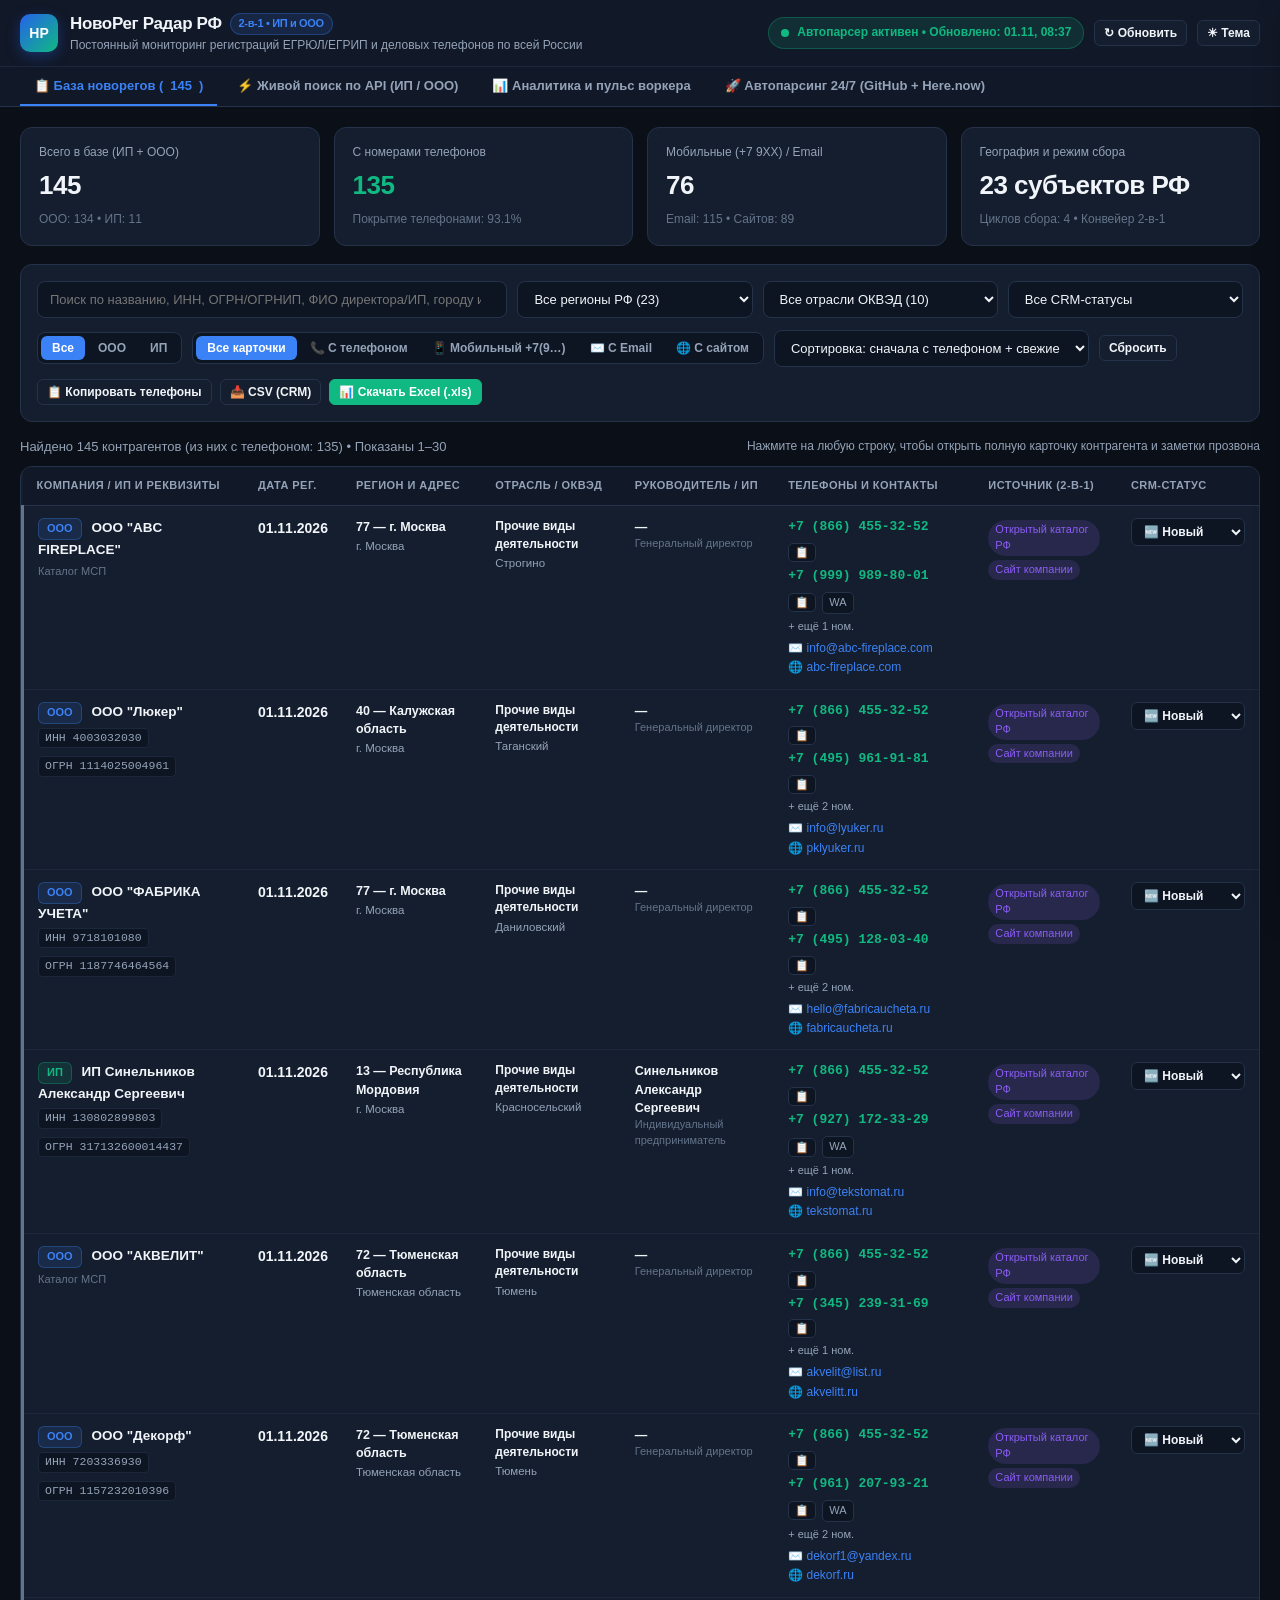
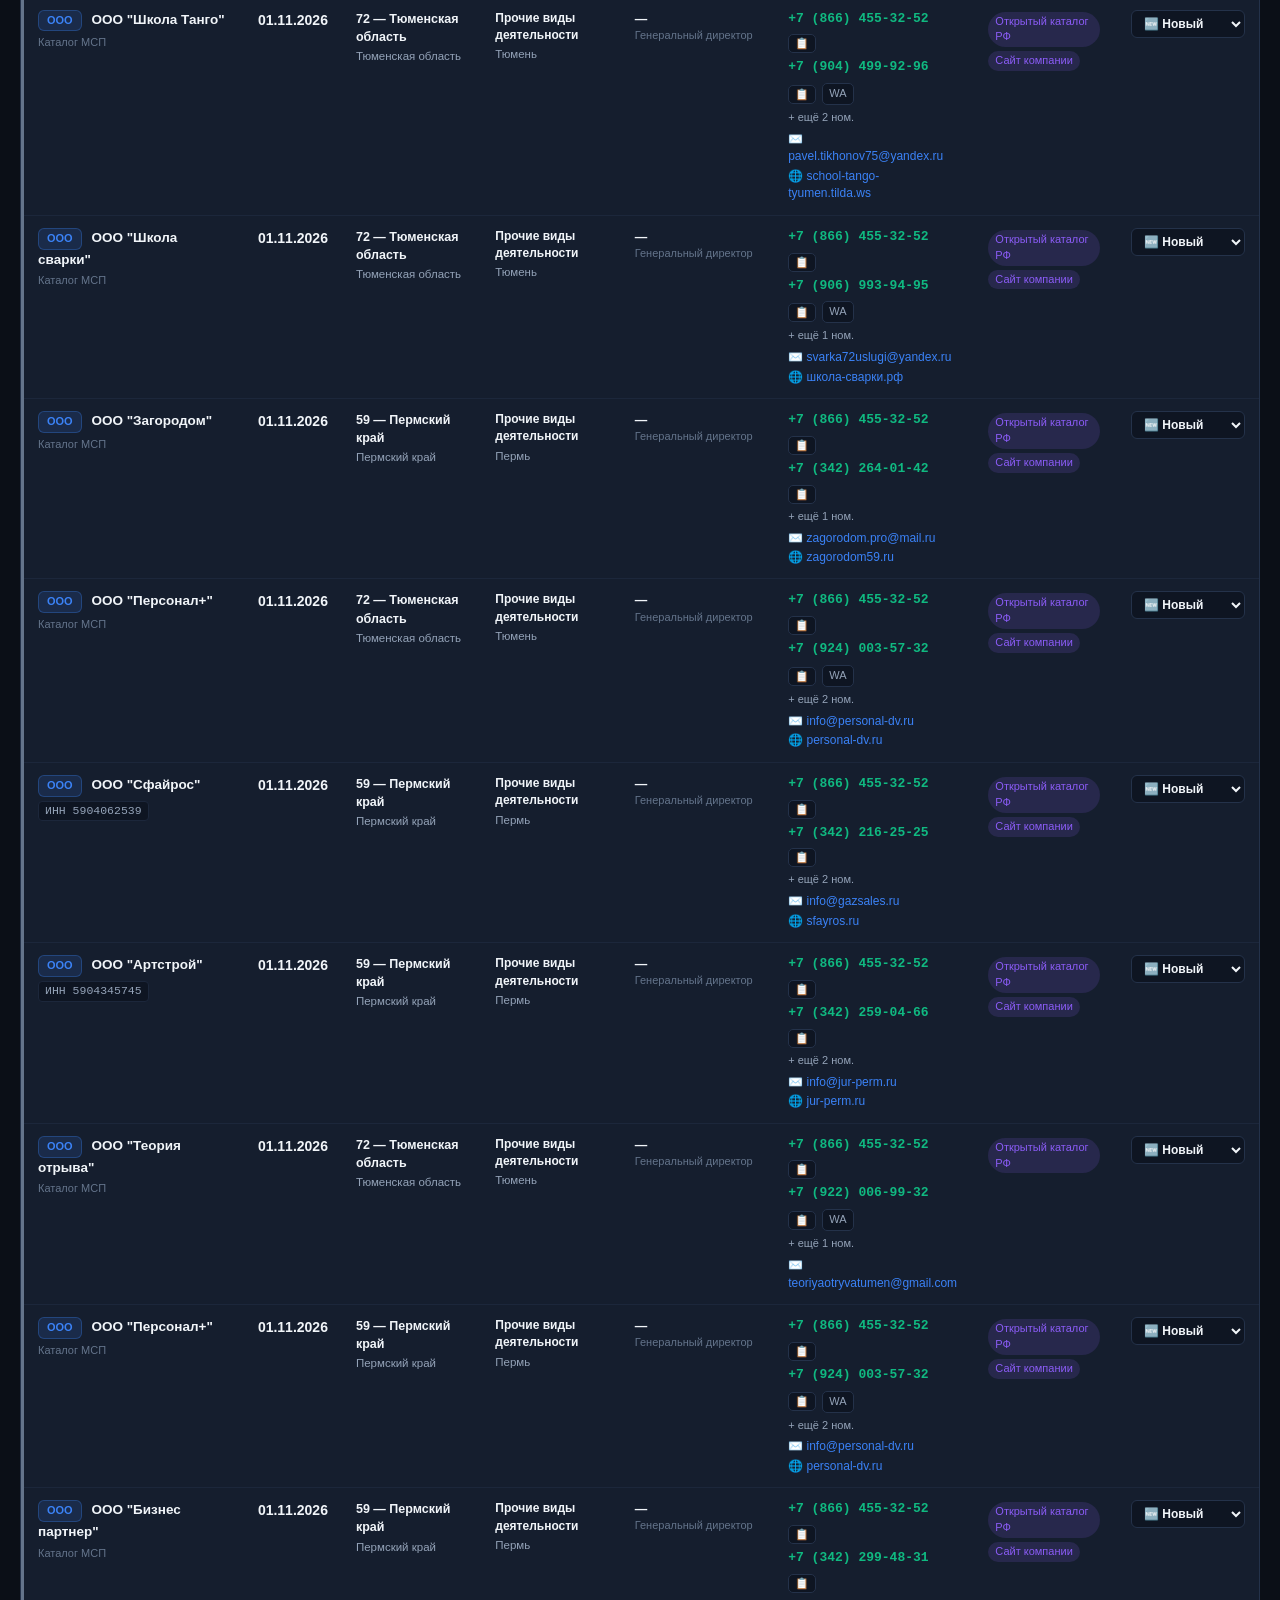
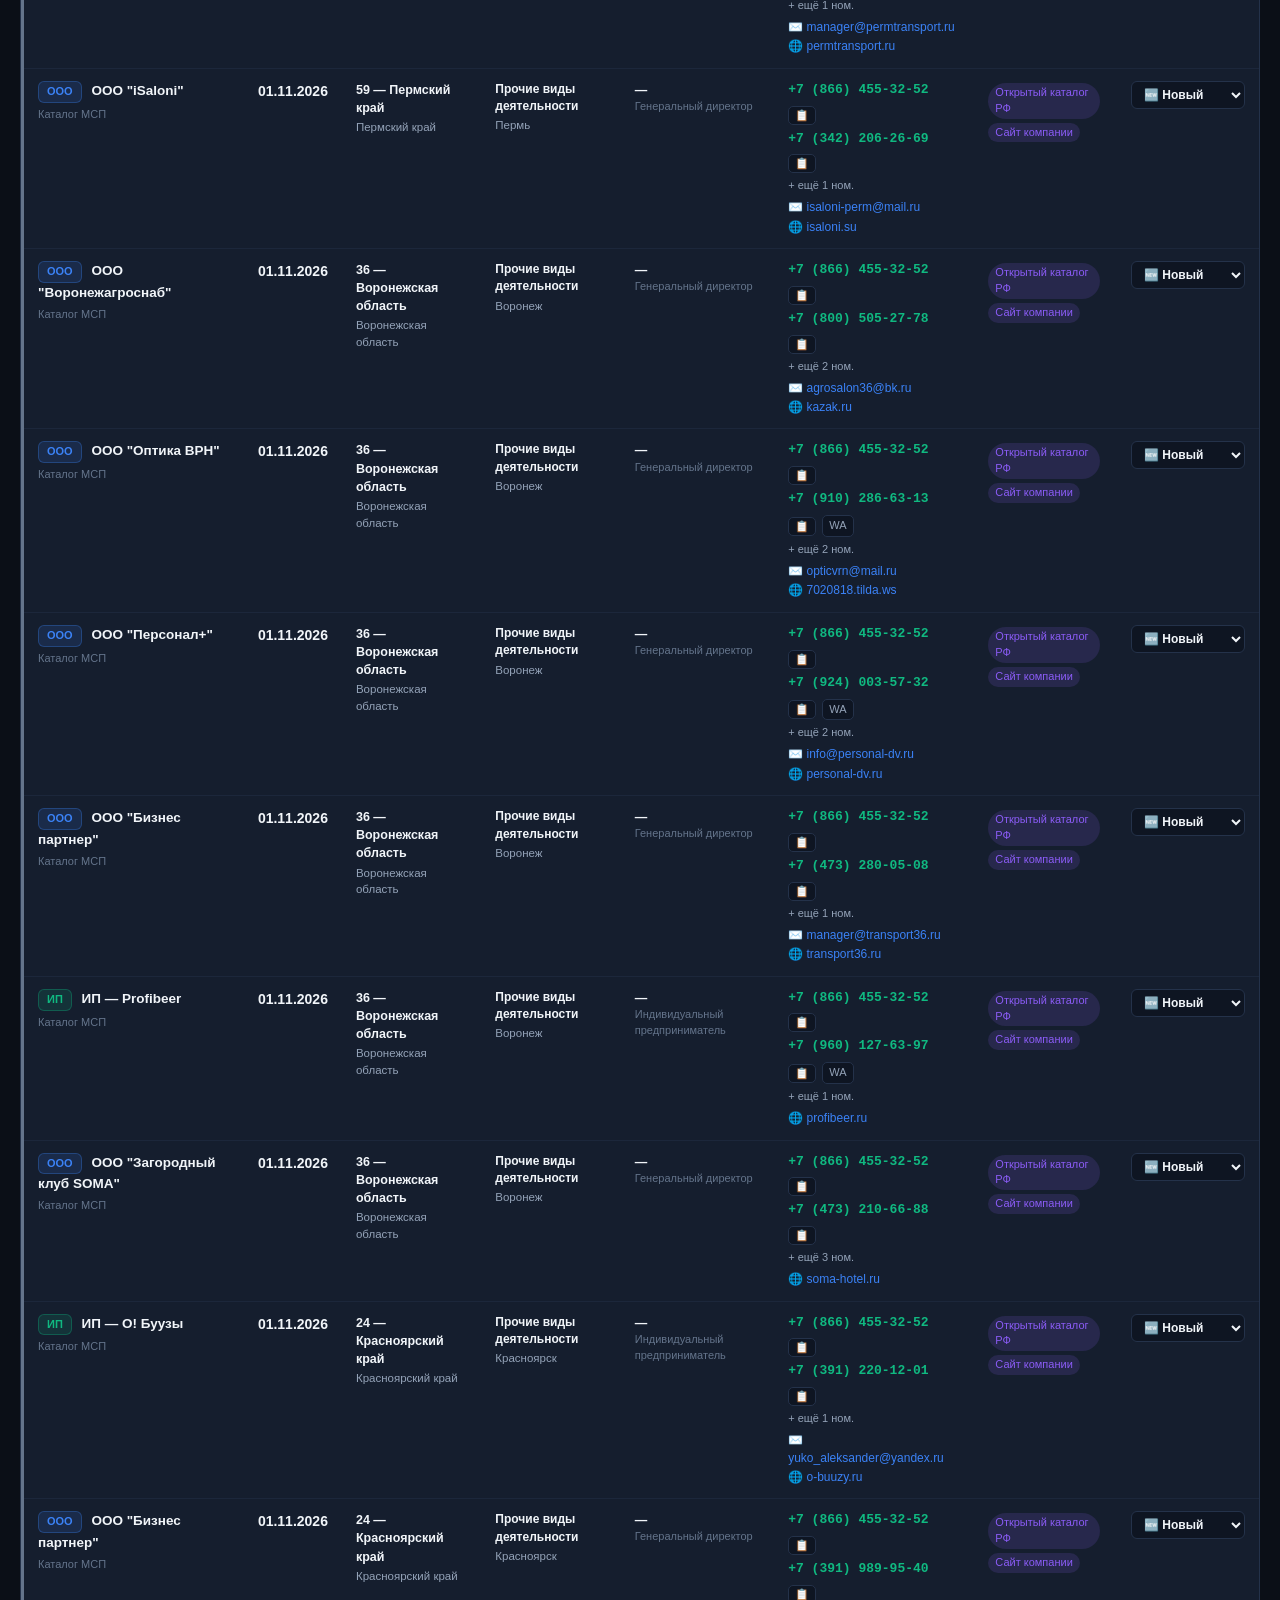
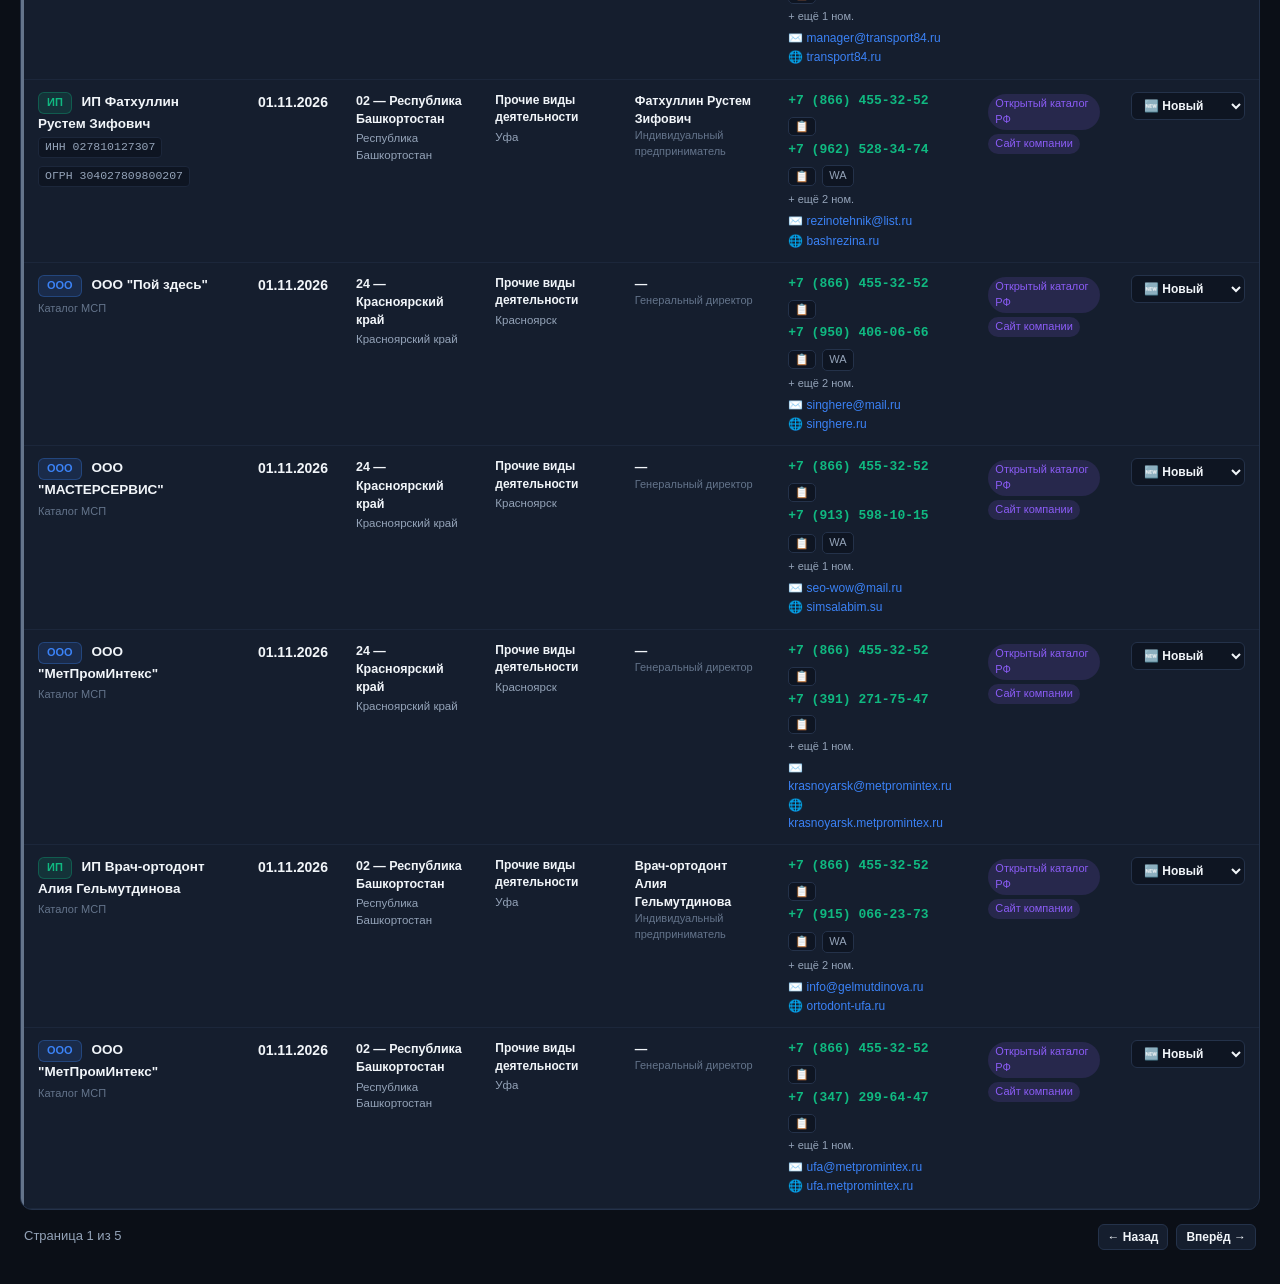
==== site/index.html @ c59e31a1 "Initial commit: NovoReg 24/7 Parser & Here.now Publisher" ====
<!DOCTYPE html>
<html lang="ru" data-theme="dark">
<head>
  <meta charset="UTF-8" />
  <meta name="viewport" content="width=device-width, initial-scale=1.0" />
  <title>НовоРег Радар РФ — Парсер новых ИП и ООО с телефонами (24/7)</title>
  <meta name="description" content="Постоянно работающий парсер 2-в-1 новых ИП и ООО по всей России с номерами телефонов, фильтрами по регионам и ОКВЭД, мини-CRM и выгрузкой в Excel/CSV." />
  <link rel="stylesheet" href="./styles.css" />
</head>
<body>
  <header class="topbar">
    <div class="topbar-inner">
      <div class="brand">
        <div class="brand-icon" aria-hidden="true">НР</div>
        <div>
          <div class="brand-title">
            НовоРег Радар РФ
            <span class="badge-2in1">2-в-1 • ИП и ООО</span>
          </div>
          <div class="brand-sub">Постоянный мониторинг регистраций ЕГРЮЛ/ЕГРИП и деловых телефонов по всей России</div>
        </div>
      </div>

      <div class="topbar-right">
        <div class="pulse-pill" title="Фоновый парсер автоматически обновляет витрину">
          <span class="pulse-dot"></span>
          <span id="last-updated-label">Синхронизация базы…</span>
        </div>
        <button class="btn btn-sm" id="btn-refresh" type="button" title="Перезагрузить свежие данные с сервера">
          ↻ Обновить
        </button>
        <button class="btn btn-sm" id="btn-theme" type="button" title="Переключить тему оформления">
          ☀ Тема
        </button>
      </div>
    </div>

    <nav class="nav-tabs-bar" aria-label="Разделы">
      <button class="nav-tab active" data-tab="tab-leads" type="button">
        📋 База новорегов (<span id="nav-count-total">0</span>)
      </button>
      <button class="nav-tab" data-tab="tab-live" type="button">
        ⚡ Живой поиск по API (ИП / ООО)
      </button>
      <button class="nav-tab" data-tab="tab-analytics" type="button">
        📊 Аналитика и пульс воркера
      </button>
      <button class="nav-tab" data-tab="tab-setup" type="button">
        🚀 Автопарсинг 24/7 (GitHub + Here.now)
      </button>
    </nav>
  </header>

  <main class="container">
    <!-- TAB 1: БАЗА НОВОРЕГОВ -->
    <section id="tab-leads" class="tab-panel active">
      <div class="kpi-grid">
        <div class="kpi-card">
          <div class="kpi-label">Всего в базе (ИП + ООО)</div>
          <div class="kpi-value" id="kpi-total">0</div>
          <div class="kpi-sub" id="kpi-split">ООО: 0 • ИП: 0</div>
        </div>
        <div class="kpi-card">
          <div class="kpi-label">С номерами телефонов</div>
          <div class="kpi-value" id="kpi-phones" style="color: var(--emerald)">0</div>
          <div class="kpi-sub" id="kpi-phone-rate">Конверсия контактов: 0%</div>
        </div>
        <div class="kpi-card">
          <div class="kpi-label">Мобильные (+7 9XX) / Email</div>
          <div class="kpi-value" id="kpi-mobile">0</div>
          <div class="kpi-sub" id="kpi-email-site">Email: 0 • Сайтов: 0</div>
        </div>
        <div class="kpi-card">
          <div class="kpi-label">География и режим сбора</div>
          <div class="kpi-value" id="kpi-regions">0 рег.</div>
          <div class="kpi-sub" id="kpi-runs">Конвейер 2-в-1 • Автообновление</div>
        </div>
      </div>

      <div class="filter-panel">
        <div class="filter-row-top">
          <input
            type="search"
            id="f-search"
            class="input-control"
            placeholder="Поиск по названию, ИНН, ОГРН/ОГРНИП, ФИО директора/ИП, городу или телефону (+7…)"
          />
          <select id="f-region" class="select-control" aria-label="Регион РФ">
            <option value="">Все регионы РФ</option>
          </select>
          <select id="f-category" class="select-control" aria-label="Отрасль ОКВЭД">
            <option value="">Все отрасли ОКВЭД</option>
          </select>
          <select id="f-crm" class="select-control" aria-label="Статус обзвона CRM">
            <option value="">Все CRM-статусы</option>
            <option value="new">🆕 Новый (не звонили)</option>
            <option value="work">⏳ В работе</option>
            <option value="callback">📞 Перезвонить</option>
            <option value="won">✅ Клиент / Лид</option>
            <option value="lost">❌ Отказ / Нецелевой</option>
          </select>
        </div>

        <div class="filter-row-bottom">
          <div style="display: flex; gap: 10px; flex-wrap: wrap; align-items: center;">
            <div class="segmented-group" id="seg-type" role="group" aria-label="Форма организации">
              <button type="button" class="seg-btn active" data-val="">Все</button>
              <button type="button" class="seg-btn" data-val="ООО">ООО</button>
              <button type="button" class="seg-btn" data-val="ИП">ИП</button>
            </div>

            <div class="segmented-group" id="seg-contact" role="group" aria-label="Наличие контактов">
              <button type="button" class="seg-btn active" data-val="">Все карточки</button>
              <button type="button" class="seg-btn" data-val="phone">📞 С телефоном</button>
              <button type="button" class="seg-btn" data-val="mobile">📱 Мобильный +7(9…)</button>
              <button type="button" class="seg-btn" data-val="email">✉️ С Email</button>
              <button type="button" class="seg-btn" data-val="site">🌐 С сайтом</button>
            </div>

            <select id="f-sort" class="select-control" style="width: auto;" aria-label="Сортировка">
              <option value="smart">Сортировка: сначала с телефоном + свежие</option>
              <option value="date_desc">Сначала самые новые по дате</option>
              <option value="phones_desc">По количеству телефонов</option>
              <option value="region_asc">По коду региона РФ</option>
            </select>

            <button type="button" class="btn btn-sm" id="btn-reset-filters">Сбросить</button>
          </div>

          <div class="export-bar">
            <button type="button" class="btn btn-sm" id="btn-copy-phones" title="Скопировать все телефоны текущей выборки">
              📋 Копировать телефоны
            </button>
            <button type="button" class="btn btn-sm" id="btn-export-csv">
              📥 CSV (CRM)
            </button>
            <button type="button" class="btn btn-sm btn-emerald" id="btn-export-xls">
              📊 Скачать Excel (.xls)
            </button>
          </div>
        </div>
      </div>

      <div class="results-meta">
        <div id="results-summary">Показано 0 из 0 записей</div>
        <div style="font-size: 12px;">Нажмите на любую строку, чтобы открыть полную карточку контрагента и заметки прозвона</div>
      </div>

      <div class="table-wrap">
        <table class="leads-table">
          <thead>
            <tr>
              <th>Компания / ИП и реквизиты</th>
              <th>Дата рег.</th>
              <th>Регион и адрес</th>
              <th>Отрасль / ОКВЭД</th>
              <th>Руководитель / ИП</th>
              <th>Телефоны и контакты</th>
              <th>Источник (2-в-1)</th>
              <th>CRM-статус</th>
            </tr>
          </thead>
          <tbody id="leads-tbody">
            <tr>
              <td colspan="8" style="text-align: center; padding: 36px; color: var(--text-muted);">
                Загрузка базы новорегов…
              </td>
            </tr>
          </tbody>
        </table>
      </div>

      <div class="pagination-bar">
        <div id="page-info" style="color: var(--text-muted); font-size: 13px;">Страница 1</div>
        <div style="display: flex; gap: 8px;">
          <button type="button" class="btn btn-sm" id="btn-prev-page">← Назад</button>
          <button type="button" class="btn btn-sm" id="btn-next-page">Вперёд →</button>
        </div>
      </div>
    </section>

    <!-- TAB 2: ЖИВОЙ ПОИСК ПО API ПРЯМО ИЗ БРАУЗЕРА -->
    <section id="tab-live" class="tab-panel">
      <div class="grid-2">
        <div class="panel-card">
          <h2>⚡ Мгновенный сбор свежих ИП и ООО прямо из браузера</h2>
          <p class="desc">
            Помимо фонового парсера 24/7 в GitHub Actions, вы можете в любой момент делать живые выборки новорегов по всей РФ прямо с этого сайта. Ключи сохраняются только локально в вашем браузере.
          </p>

          <div class="form-group">
            <label for="live-dadata-key">API-ключ DaData.ru (бесплатно до 10 000 запросов в день)</label>
            <input type="password" id="live-dadata-key" class="input-control" placeholder="Вставьте API-ключ с dadata.ru/profile" />
          </div>

          <div class="form-group">
            <label for="live-twogis-key">Ключ 2ГИС Catalog API (опционально — авто-поиск телефонов по названию)</label>
            <input type="password" id="live-twogis-key" class="input-control" placeholder="Ключ catalog.api.2gis.com (опционально)" />
          </div>

          <div style="display: grid; grid-template-columns: 1fr 1fr; gap: 10px;">
            <div class="form-group">
              <label for="live-entity-type">Кого искать</label>
              <select id="live-entity-type" class="select-control">
                <option value="BOTH">ИП + ООО вместе</option>
                <option value="INDIVIDUAL">Только новые ИП</option>
                <option value="LEGAL">Только новые ООО</option>
              </select>
            </div>
            <div class="form-group">
              <label for="live-max-days">Возраст регистрации (новореги)</label>
              <select id="live-max-days" class="select-control">
                <option value="14">За последние 14 дней</option>
                <option value="30" selected>За последние 30 дней</option>
                <option value="90">За последние 90 дней</option>
                <option value="365">За 2026 год (до 365 дней)</option>
              </select>
            </div>
          </div>

          <div class="form-group">
            <label for="live-query">Поисковый запрос / ниша / префикс ОГРН или регион</label>
            <input
              type="text"
              id="live-query"
              class="input-control"
              value="Строй, Логистик, Тех, Маркет, ИП Иванов, ИП Смирнов, 12677, 32677"
              placeholder="Через запятую: ключевые слова, фамилии ИП или префиксы ОГРН (12677, 32678…)"
            />
          </div>

          <div style="display: flex; gap: 10px; flex-wrap: wrap; margin-top: 14px;">
            <button type="button" class="btn btn-primary" id="btn-run-live">
              🚀 Запустить живой поиск сейчас
            </button>
            <button type="button" class="btn" id="btn-save-keys">
              💾 Сохранить ключи в браузере
            </button>
            <button type="button" class="btn" id="btn-clear-live">
              🗑 Очистить локально добавленные
            </button>
          </div>

          <div id="live-log" class="code-block" style="margin-top: 16px; min-height: 90px;">Готов к запуску. Введите бесплатный токен DaData (регистрация за 30 сек на dadata.ru) и нажмите «Запустить живой поиск сейчас».</div>
        </div>

        <div class="panel-card">
          <h2>Как работает архитектура «2-в-1» для поиска телефонов?</h2>
          <p class="desc">
            В официальных бесплатных выписках ФНС личные мобильные телефоны скрыты законом, поэтому наш парсер комбинирует сразу два контура сбора:
          </p>
          <div class="step-list">
            <div class="step-item">
              <div class="step-num">1</div>
              <div>
                <strong>Контур 1 — Бесплатные открытые источники (работает сразу без ключей)</strong>
                <div style="color: var(--text-muted); font-size: 12.5px; margin-top: 3px;">
                  Поразрядный бинарный поиск свежего фронтира ОГРН 2026 года (<code>126&lt;Регион&gt;…</code>) по субъектам РФ + мониторинг лент новых компаний в открытых бизнес-каталогах РФ и обход корпоративных сайтов (подвал, контакты, политика оферты) для извлечения ИНН, ОГРН/ОГРНИП, рабочих телефонов <code>+7 (…)</code>, email, WhatsApp и Telegram.
                </div>
              </div>
            </div>
            <div class="step-item">
              <div class="step-num">2</div>
              <div>
                <strong>Контур 2 — Подключаемые API контрагентов и гео-справочников</strong>
                <div style="color: var(--text-muted); font-size: 12.5px; margin-top: 3px;">
                  При добавлении ключей <code>DADATA_API_KEY</code> (10 000 запр./сутки бесплатно), <code>CHECKO_API_KEY</code> (100 запр./сутки бесплатно), <code>APIFNS_KEY</code> (фильтр <code>only_phone</code>) и <code>TWOGIS_API_KEY</code> воркер автоматически вытягивает как свежие ИП (<code>326…</code>), так и ООО (<code>126…</code>) и обогащает их проверенными телефонами отделов продаж и руководителей.
                </div>
              </div>
            </div>
            <div class="step-item">
              <div class="step-num">3</div>
              <div>
                <strong>Инкрементальная доставка на Here.now за 1 секунду</strong>
                <div style="color: var(--text-muted); font-size: 12.5px; margin-top: 3px;">
                  После каждого цикла SHA-256 паблишер отправляет на <code>here.now</code> только изменившиеся JSON-файлы и синхронизирует коллекцию встроенной облачной БД <code>Site Data</code>.
                </div>
              </div>
            </div>
          </div>
        </div>
      </div>
    </section>

    <!-- TAB 3: АНАЛИТИКА И ПУЛЬС -->
    <section id="tab-analytics" class="tab-panel">
      <div class="grid-2">
        <div class="panel-card">
          <h2>📍 Топ регионов РФ в собранной базе</h2>
          <p class="desc">Распределение карточек новорегов по субъектам Российской Федерации</p>
          <div id="chart-regions" class="bar-chart-list"></div>
        </div>

        <div class="panel-card">
          <h2>🏭 Отрасли ОКВЭД и источники контактов</h2>
          <p class="desc">Популярные сферы деятельности новых ИП и ООО</p>
          <div id="chart-categories" class="bar-chart-list"></div>
          <h2 style="margin-top: 22px;">🔌 Вклад модулей конвейера 2-в-1</h2>
          <div id="chart-sources" class="bar-chart-list" style="margin-top: 10px;"></div>
        </div>
      </div>

      <div class="panel-card" style="margin-top: 16px;">
        <h2>⏱ История последних циклов фонового парсера</h2>
        <p class="desc">Журнал автоматических запусков сборщика (GitHub Actions / демон)</p>
        <div id="runs-log-box" class="code-block">Загрузка журнала…</div>
      </div>
    </section>

    <!-- TAB 4: ПОДКЛЮЧЕНИЕ АВТОПАРСИНГА 24/7 -->
    <section id="tab-setup" class="tab-panel">
      <div class="panel-card">
        <h2>🚀 Постоянная работа 24/7 бесплатно через GitHub Actions + Here.now</h2>
        <p class="desc">
          Хостинг <strong>Here.now</strong> мгновенно раздаёт этот веб-интерфейс и встроенную облачную БД <code>Site Data</code> на глобальной сети Cloudflare, а фоновый Python-парсер запускается каждые 20 минут в бесплатном облаке <strong>GitHub Actions</strong> (без покупки VPS!) и автоматически пушит свежих новорегов на этот сайт.
        </p>

        <div class="step-list">
          <div class="step-item">
            <div class="step-num">1</div>
            <div style="flex: 1;">
              <strong>Закрепите этот сайт на Here.now навсегда (бесплатно в 1 клик)</strong>
              <p style="color: var(--text-muted); font-size: 13px; margin-top: 4px;">
                Перейдите по выданной вам ссылке <code>claimUrl</code> — сайт станет вечным (без 24-часового таймера) и активируется встроенная облачная БД <code>/.herenow/data/crm_notes</code> для командной работы менеджеров. В панели <a href="https://here.now/dashboard" target="_blank" rel="noopener">here.now/dashboard</a> скопируйте ваш <code>HERENOW_API_KEY</code>.
              </p>
            </div>
          </div>

          <div class="step-item">
            <div class="step-num">2</div>
            <div style="flex: 1;">
              <strong>Загрузите папку проекта <code>novoreg-parser</code> в ваш GitHub-репозиторий</strong>
              <p style="color: var(--text-muted); font-size: 13px; margin-top: 4px;">
                В проекте уже готов файл <code>.github/workflows/parser-cron.yml</code> (не требует платных библиотек — работает на чистом стандартном Python за секунды).
              </p>
            </div>
          </div>

          <div class="step-item">
            <div class="step-num">3</div>
            <div style="flex: 1;">
              <strong>Добавьте секреты в GitHub → Settings → Secrets and variables → Actions</strong>
              <div class="code-block" id="setup-secrets-block">HERENOW_SLUG        = ваш-slug-сайта (первая часть адреса &lt;slug&gt;.here.now)
HERENOW_API_KEY     = hnk_ваш_ключ_из_here_now_dashboard

# Опциональные бесплатные ключи для усиления контура "2-в-1" (ИП + ООО + телефоны):
DADATA_API_KEY      = токен с dadata.ru (10 000 запросов/день бесплатно)
CHECKO_API_KEY      = ключ с checko.ru (100 запросов/день бесплатно)
TWOGIS_API_KEY      = ключ 2ГИС API для автопоиска телефонов
APIFNS_KEY          = ключ api-fns.ru (по желанию)
RU_PROXY_URL        = http://user:pass@ip:port (опционально для прямого доступа к egrul.nalog.ru)</div>
            </div>
          </div>

          <div class="step-item">
            <div class="step-num">4</div>
            <div style="flex: 1;">
              <strong>Готово! Парсер работает круглосуточно</strong>
              <p style="color: var(--text-muted); font-size: 13px; margin-top: 4px;">
                Каждые 20 минут GitHub Actions будет находить новых ИП и ООО по регионам РФ, дообогащать телефоны, сохранять историю в репозитории и за 1 секунду обновлять ваш сайт на <code>here.now</code>. Также запустить сбор вне очереди можно одной кнопкой <strong>Run workflow</strong> во вкладке Actions.
              </p>
            </div>
          </div>
        </div>
      </div>
    </section>
  </main>

  <!-- SLIDE-OVER КАРТОЧКА КОНТРАГЕНТА -->
  <div class="drawer-backdrop" id="drawer-backdrop"></div>
  <aside class="drawer" id="lead-drawer" aria-label="Карточка контрагента">
    <div class="drawer-header">
      <div>
        <div id="d-badges" style="margin-bottom: 6px;"></div>
        <h2 id="d-title" style="font-size: 17px; line-height: 1.3;">Карточка контрагента</h2>
        <div id="d-fullname" style="font-size: 12px; color: var(--text-muted); margin-top: 3px;"></div>
      </div>
      <button type="button" class="btn btn-sm" id="btn-close-drawer">✕ Закрыть</button>
    </div>
    <div class="drawer-body" id="drawer-body"></div>
  </aside>

  <div class="toast" id="toast">Скопировано в буфер обмена</div>

  <script src="./app.js"></script>
</body>
</html>
---- site/styles.css ----
:root {
  --bg: #0b0f17;
  --bg-elev: #111827;
  --bg-card: #151e2e;
  --bg-hover: #1c283d;
  --bg-input: #0e1522;
  --border: #24324a;
  --border-subtle: #1c273b;
  --text: #f1f5f9;
  --text-muted: #94a3b8;
  --text-dim: #64748b;
  --accent: #3b82f6;
  --accent-hover: #2563eb;
  --accent-soft: rgba(59, 130, 246, 0.14);
  --emerald: #10b981;
  --emerald-soft: rgba(16, 185, 129, 0.14);
  --amber: #f59e0b;
  --amber-soft: rgba(245, 158, 11, 0.14);
  --violet: #8b5cf6;
  --violet-soft: rgba(139, 92, 246, 0.15);
  --danger: #ef4444;
  --danger-soft: rgba(239, 68, 68, 0.14);
  --shadow: 0 12px 32px rgba(0, 0, 0, 0.38);
  --radius: 12px;
  --radius-sm: 8px;
}

[data-theme="light"] {
  --bg: #f4f7fb;
  --bg-elev: #ffffff;
  --bg-card: #ffffff;
  --bg-hover: #f1f5f9;
  --bg-input: #f8fafc;
  --border: #dce4ef;
  --border-subtle: #e8eef6;
  --text: #0f172a;
  --text-muted: #475569;
  --text-dim: #64748b;
  --accent: #2563eb;
  --accent-hover: #1d4ed8;
  --accent-soft: rgba(37, 99, 235, 0.1);
  --emerald: #059669;
  --emerald-soft: rgba(5, 150, 105, 0.1);
  --amber: #d97706;
  --amber-soft: rgba(217, 119, 6, 0.1);
  --violet: #7c3aed;
  --violet-soft: rgba(124, 58, 237, 0.1);
  --danger: #dc2626;
  --danger-soft: rgba(220, 38, 38, 0.1);
  --shadow: 0 10px 28px rgba(15, 23, 42, 0.08);
}

* {
  box-sizing: border-box;
  margin: 0;
  padding: 0;
}

body {
  font-family: -apple-system, BlinkMacSystemFont, "Segoe UI", Inter, Roboto, "Helvetica Neue", Arial, sans-serif;
  background: var(--bg);
  color: var(--text);
  line-height: 1.45;
  font-size: 14px;
  min-height: 100vh;
}

a {
  color: var(--accent);
  text-decoration: none;
}
a:hover {
  text-decoration: underline;
}

/* Header */
.topbar {
  position: sticky;
  top: 0;
  z-index: 40;
  background: var(--bg-elev);
  border-bottom: 1px solid var(--border);
  backdrop-filter: blur(10px);
}

.topbar-inner {
  max-width: 1480px;
  margin: 0 auto;
  padding: 12px 20px;
  display: flex;
  align-items: center;
  justify-content: space-between;
  gap: 16px;
  flex-wrap: wrap;
}

.brand {
  display: flex;
  align-items: center;
  gap: 12px;
}

.brand-icon {
  width: 38px;
  height: 38px;
  border-radius: 10px;
  background: linear-gradient(135deg, #2563eb, #10b981);
  display: flex;
  align-items: center;
  justify-content: center;
  color: #fff;
  font-weight: 800;
  box-shadow: 0 4px 14px rgba(37, 99, 235, 0.35);
  flex-shrink: 0;
}

.brand-title {
  font-size: 17px;
  font-weight: 700;
  letter-spacing: -0.02em;
  display: flex;
  align-items: center;
  gap: 8px;
}

.badge-2in1 {
  font-size: 11px;
  font-weight: 600;
  padding: 2px 8px;
  border-radius: 999px;
  background: var(--accent-soft);
  color: var(--accent);
  border: 1px solid rgba(59, 130, 246, 0.3);
}

.brand-sub {
  font-size: 12px;
  color: var(--text-muted);
}

.topbar-right {
  display: flex;
  align-items: center;
  gap: 10px;
  flex-wrap: wrap;
}

.pulse-pill {
  display: inline-flex;
  align-items: center;
  gap: 8px;
  padding: 6px 12px;
  border-radius: 999px;
  background: var(--emerald-soft);
  border: 1px solid rgba(16, 185, 129, 0.3);
  color: var(--emerald);
  font-size: 12px;
  font-weight: 600;
}

.pulse-dot {
  width: 8px;
  height: 8px;
  border-radius: 50%;
  background: var(--emerald);
  box-shadow: 0 0 0 0 rgba(16, 185, 129, 0.7);
  animation: pulseAnim 2s infinite;
}

@keyframes pulseAnim {
  0% { box-shadow: 0 0 0 0 rgba(16, 185, 129, 0.65); }
  70% { box-shadow: 0 0 0 8px rgba(16, 185, 129, 0); }
  100% { box-shadow: 0 0 0 0 rgba(16, 185, 129, 0); }
}

/* Nav Tabs */
.nav-tabs-bar {
  max-width: 1480px;
  margin: 0 auto;
  padding: 0 20px;
  display: flex;
  gap: 6px;
  overflow-x: auto;
  border-top: 1px solid var(--border-subtle);
}

.nav-tab {
  background: transparent;
  border: none;
  border-bottom: 2px solid transparent;
  color: var(--text-muted);
  padding: 11px 14px;
  font-size: 13px;
  font-weight: 600;
  cursor: pointer;
  white-space: nowrap;
  display: inline-flex;
  align-items: center;
  gap: 7px;
  transition: color 0.15s, border-color 0.15s;
}

.nav-tab:hover {
  color: var(--text);
}

.nav-tab.active {
  color: var(--accent);
  border-bottom-color: var(--accent);
}

/* Main container */
.container {
  max-width: 1480px;
  margin: 0 auto;
  padding: 20px;
}

.tab-panel {
  display: none;
}

.tab-panel.active {
  display: block;
}

/* KPI Grid */
.kpi-grid {
  display: grid;
  grid-template-columns: repeat(auto-fit, minmax(220px, 1fr));
  gap: 14px;
  margin-bottom: 18px;
}

.kpi-card {
  background: var(--bg-card);
  border: 1px solid var(--border);
  border-radius: var(--radius);
  padding: 16px 18px;
  display: flex;
  flex-direction: column;
  gap: 6px;
}

.kpi-label {
  font-size: 12px;
  color: var(--text-muted);
  font-weight: 500;
  display: flex;
  align-items: center;
  justify-content: space-between;
}

.kpi-value {
  font-size: 26px;
  font-weight: 800;
  letter-spacing: -0.02em;
}

.kpi-sub {
  font-size: 12px;
  color: var(--text-dim);
}

/* Buttons */
.btn {
  display: inline-flex;
  align-items: center;
  justify-content: center;
  gap: 6px;
  padding: 8px 13px;
  border-radius: var(--radius-sm);
  border: 1px solid var(--border);
  background: var(--bg-card);
  color: var(--text);
  font-size: 13px;
  font-weight: 600;
  cursor: pointer;
  transition: all 0.15s ease;
  white-space: nowrap;
}

.btn:hover {
  background: var(--bg-hover);
  text-decoration: none;
}

.btn-primary {
  background: var(--accent);
  border-color: var(--accent);
  color: #fff;
}

.btn-primary:hover {
  background: var(--accent-hover);
}

.btn-emerald {
  background: var(--emerald);
  border-color: var(--emerald);
  color: #fff;
}

.btn-emerald:hover {
  filter: brightness(1.08);
}

.btn-sm {
  padding: 5px 9px;
  font-size: 12px;
  border-radius: 6px;
}

/* Filter Panel */
.filter-panel {
  background: var(--bg-card);
  border: 1px solid var(--border);
  border-radius: var(--radius);
  padding: 16px;
  margin-bottom: 16px;
  display: flex;
  flex-direction: column;
  gap: 12px;
}

.filter-row-top {
  display: grid;
  grid-template-columns: minmax(240px, 2fr) repeat(3, minmax(160px, 1fr));
  gap: 10px;
}

@media (max-width: 980px) {
  .filter-row-top {
    grid-template-columns: 1fr 1fr;
  }
}

@media (max-width: 600px) {
  .filter-row-top {
    grid-template-columns: 1fr;
  }
}

.input-control,
.select-control {
  width: 100%;
  padding: 9px 12px;
  border-radius: var(--radius-sm);
  border: 1px solid var(--border);
  background: var(--bg-input);
  color: var(--text);
  font-size: 13px;
  outline: none;
}

.input-control:focus,
.select-control:focus {
  border-color: var(--accent);
  box-shadow: 0 0 0 2px var(--accent-soft);
}

.filter-row-bottom {
  display: flex;
  align-items: center;
  justify-content: space-between;
  gap: 12px;
  flex-wrap: wrap;
}

.segmented-group {
  display: inline-flex;
  background: var(--bg-input);
  border: 1px solid var(--border);
  border-radius: var(--radius-sm);
  padding: 3px;
  gap: 2px;
  flex-wrap: wrap;
}

.seg-btn {
  border: none;
  background: transparent;
  color: var(--text-muted);
  padding: 5px 11px;
  font-size: 12px;
  font-weight: 600;
  border-radius: 6px;
  cursor: pointer;
}

.seg-btn.active {
  background: var(--accent);
  color: #fff;
}

.export-bar {
  display: flex;
  align-items: center;
  gap: 8px;
  flex-wrap: wrap;
}

/* Results Toolbar */
.results-meta {
  display: flex;
  align-items: center;
  justify-content: space-between;
  margin-bottom: 10px;
  font-size: 13px;
  color: var(--text-muted);
  flex-wrap: wrap;
  gap: 8px;
}

/* Table */
.table-wrap {
  background: var(--bg-card);
  border: 1px solid var(--border);
  border-radius: var(--radius);
  overflow-x: auto;
}

.leads-table {
  width: 100%;
  border-collapse: collapse;
  min-width: 1040px;
}

.leads-table th {
  text-align: left;
  padding: 11px 14px;
  font-size: 11px;
  text-transform: uppercase;
  letter-spacing: 0.04em;
  color: var(--text-muted);
  background: var(--bg-elev);
  border-bottom: 1px solid var(--border);
  white-space: nowrap;
}

.leads-table td {
  padding: 12px 14px;
  border-bottom: 1px solid var(--border-subtle);
  vertical-align: top;
}

.leads-table tbody tr {
  transition: background 0.12s;
  cursor: pointer;
}

.leads-table tbody tr:hover {
  background: var(--bg-hover);
}

.type-badge {
  display: inline-flex;
  align-items: center;
  justify-content: center;
  padding: 2px 8px;
  border-radius: 6px;
  font-size: 11px;
  font-weight: 700;
  margin-right: 6px;
}

.type-ooo {
  background: var(--accent-soft);
  color: var(--accent);
  border: 1px solid rgba(59, 130, 246, 0.3);
}

.type-ip {
  background: var(--emerald-soft);
  color: var(--emerald);
  border: 1px solid rgba(16, 185, 129, 0.3);
}

.lead-title {
  font-weight: 700;
  color: var(--text);
  font-size: 13.5px;
  margin-bottom: 4px;
}

.lead-codes {
  display: flex;
  flex-wrap: wrap;
  gap: 8px;
  font-size: 11.5px;
  color: var(--text-muted);
}

.code-chip {
  background: var(--bg-input);
  border: 1px solid var(--border-subtle);
  padding: 1px 6px;
  border-radius: 4px;
  font-family: ui-monospace, SFMono-Regular, Menlo, Consolas, monospace;
}

.phone-list {
  display: flex;
  flex-direction: column;
  gap: 5px;
}

.phone-item {
  display: inline-flex;
  align-items: center;
  gap: 6px;
  flex-wrap: wrap;
}

.phone-link {
  font-weight: 700;
  font-size: 13px;
  color: var(--emerald);
  font-family: ui-monospace, SFMono-Regular, Menlo, Consolas, monospace;
}

.no-phone-tag {
  font-size: 12px;
  color: var(--text-dim);
  font-style: italic;
}

.mini-action {
  border: 1px solid var(--border);
  background: var(--bg-input);
  color: var(--text-muted);
  padding: 2px 6px;
  border-radius: 5px;
  font-size: 11px;
  cursor: pointer;
  text-decoration: none;
}

.mini-action:hover {
  color: var(--text);
  border-color: var(--accent);
  text-decoration: none;
}

.source-pill {
  display: inline-block;
  padding: 2px 7px;
  border-radius: 999px;
  font-size: 11px;
  background: var(--violet-soft);
  color: var(--violet);
  margin: 2px 3px 2px 0;
}

.crm-select {
  padding: 5px 8px;
  border-radius: 6px;
  border: 1px solid var(--border);
  background: var(--bg-input);
  color: var(--text);
  font-size: 12px;
  font-weight: 600;
}

.crm-stage-new { border-left: 3px solid var(--text-dim); }
.crm-stage-work { border-left: 3px solid var(--amber); }
.crm-stage-callback { border-left: 3px solid var(--violet); }
.crm-stage-won { border-left: 3px solid var(--emerald); }
.crm-stage-lost { border-left: 3px solid var(--danger); }

/* Pagination */
.pagination-bar {
  display: flex;
  align-items: center;
  justify-content: space-between;
  padding: 14px 4px;
  gap: 10px;
  flex-wrap: wrap;
}

/* Panels for Live API, Analytics, Setup */
.grid-2 {
  display: grid;
  grid-template-columns: repeat(auto-fit, minmax(360px, 1fr));
  gap: 16px;
}

.panel-card {
  background: var(--bg-card);
  border: 1px solid var(--border);
  border-radius: var(--radius);
  padding: 20px;
}

.panel-card h2 {
  font-size: 16px;
  margin-bottom: 6px;
}

.panel-card p.desc {
  font-size: 13px;
  color: var(--text-muted);
  margin-bottom: 16px;
}

.form-group {
  margin-bottom: 12px;
}

.form-group label {
  display: block;
  font-size: 12px;
  font-weight: 600;
  color: var(--text-muted);
  margin-bottom: 5px;
}

.bar-chart-list {
  display: flex;
  flex-direction: column;
  gap: 9px;
}

.bar-row {
  display: flex;
  flex-direction: column;
  gap: 4px;
}

.bar-row-top {
  display: flex;
  justify-content: space-between;
  font-size: 12.5px;
}

.bar-track {
  height: 8px;
  border-radius: 999px;
  background: var(--bg-input);
  overflow: hidden;
}

.bar-fill {
  height: 100%;
  border-radius: 999px;
  background: linear-gradient(90deg, var(--accent), var(--emerald));
}

.code-block {
  background: var(--bg-input);
  border: 1px solid var(--border);
  border-radius: var(--radius-sm);
  padding: 12px 14px;
  font-family: ui-monospace, SFMono-Regular, Menlo, Consolas, monospace;
  font-size: 12px;
  overflow-x: auto;
  white-space: pre;
  color: var(--text);
  margin: 8px 0 14px;
}

.step-list {
  display: flex;
  flex-direction: column;
  gap: 14px;
}

.step-item {
  display: flex;
  gap: 12px;
  align-items: flex-start;
}

.step-num {
  width: 26px;
  height: 26px;
  border-radius: 50%;
  background: var(--accent);
  color: #fff;
  font-weight: 700;
  font-size: 12px;
  display: flex;
  align-items: center;
  justify-content: center;
  flex-shrink: 0;
}

/* Slide-over Drawer */
.drawer-backdrop {
  position: fixed;
  inset: 0;
  background: rgba(0, 0, 0, 0.55);
  z-index: 90;
  display: none;
}

.drawer-backdrop.open {
  display: block;
}

.drawer {
  position: fixed;
  top: 0;
  right: 0;
  bottom: 0;
  width: min(540px, 100vw);
  background: var(--bg-elev);
  border-left: 1px solid var(--border);
  box-shadow: var(--shadow);
  z-index: 100;
  transform: translateX(102%);
  transition: transform 0.22s ease;
  display: flex;
  flex-direction: column;
}

.drawer.open {
  transform: translateX(0);
}

.drawer-header {
  padding: 16px 20px;
  border-bottom: 1px solid var(--border);
  display: flex;
  justify-content: space-between;
  align-items: flex-start;
  gap: 12px;
}

.drawer-body {
  padding: 20px;
  overflow-y: auto;
  flex: 1;
  display: flex;
  flex-direction: column;
  gap: 16px;
}

.detail-grid {
  display: grid;
  grid-template-columns: 1fr 1fr;
  gap: 10px;
}

.detail-box {
  background: var(--bg-card);
  border: 1px solid var(--border);
  border-radius: var(--radius-sm);
  padding: 10px 12px;
}

.detail-box .lbl {
  font-size: 11px;
  color: var(--text-muted);
  margin-bottom: 3px;
}

.detail-box .val {
  font-size: 13px;
  font-weight: 600;
  word-break: break-word;
}

/* Toast */
.toast {
  position: fixed;
  bottom: 20px;
  right: 20px;
  background: var(--bg-elev);
  border: 1px solid var(--accent);
  color: var(--text);
  padding: 10px 16px;
  border-radius: var(--radius-sm);
  box-shadow: var(--shadow);
  font-size: 13px;
  font-weight: 600;
  z-index: 200;
  opacity: 0;
  transform: translateY(10px);
  pointer-events: none;
  transition: all 0.2s ease;
}

.toast.show {
  opacity: 1;
  transform: translateY(0);
}

/* 404 */
.not-found-body {
  display: flex;
  align-items: center;
  justify-content: center;
  min-height: 100vh;
  padding: 20px;
}

.not-found-card {
  background: var(--bg-card);
  border: 1px solid var(--border);
  border-radius: var(--radius);
  padding: 36px;
  max-width: 440px;
  text-align: center;
}

.nf-badge {
  font-size: 42px;
  font-weight: 800;
  color: var(--accent);
  margin-bottom: 8px;
}

.not-found-card h1 {
  font-size: 20px;
  margin-bottom: 8px;
}

.not-found-card p {
  color: var(--text-muted);
  margin-bottom: 20px;
}
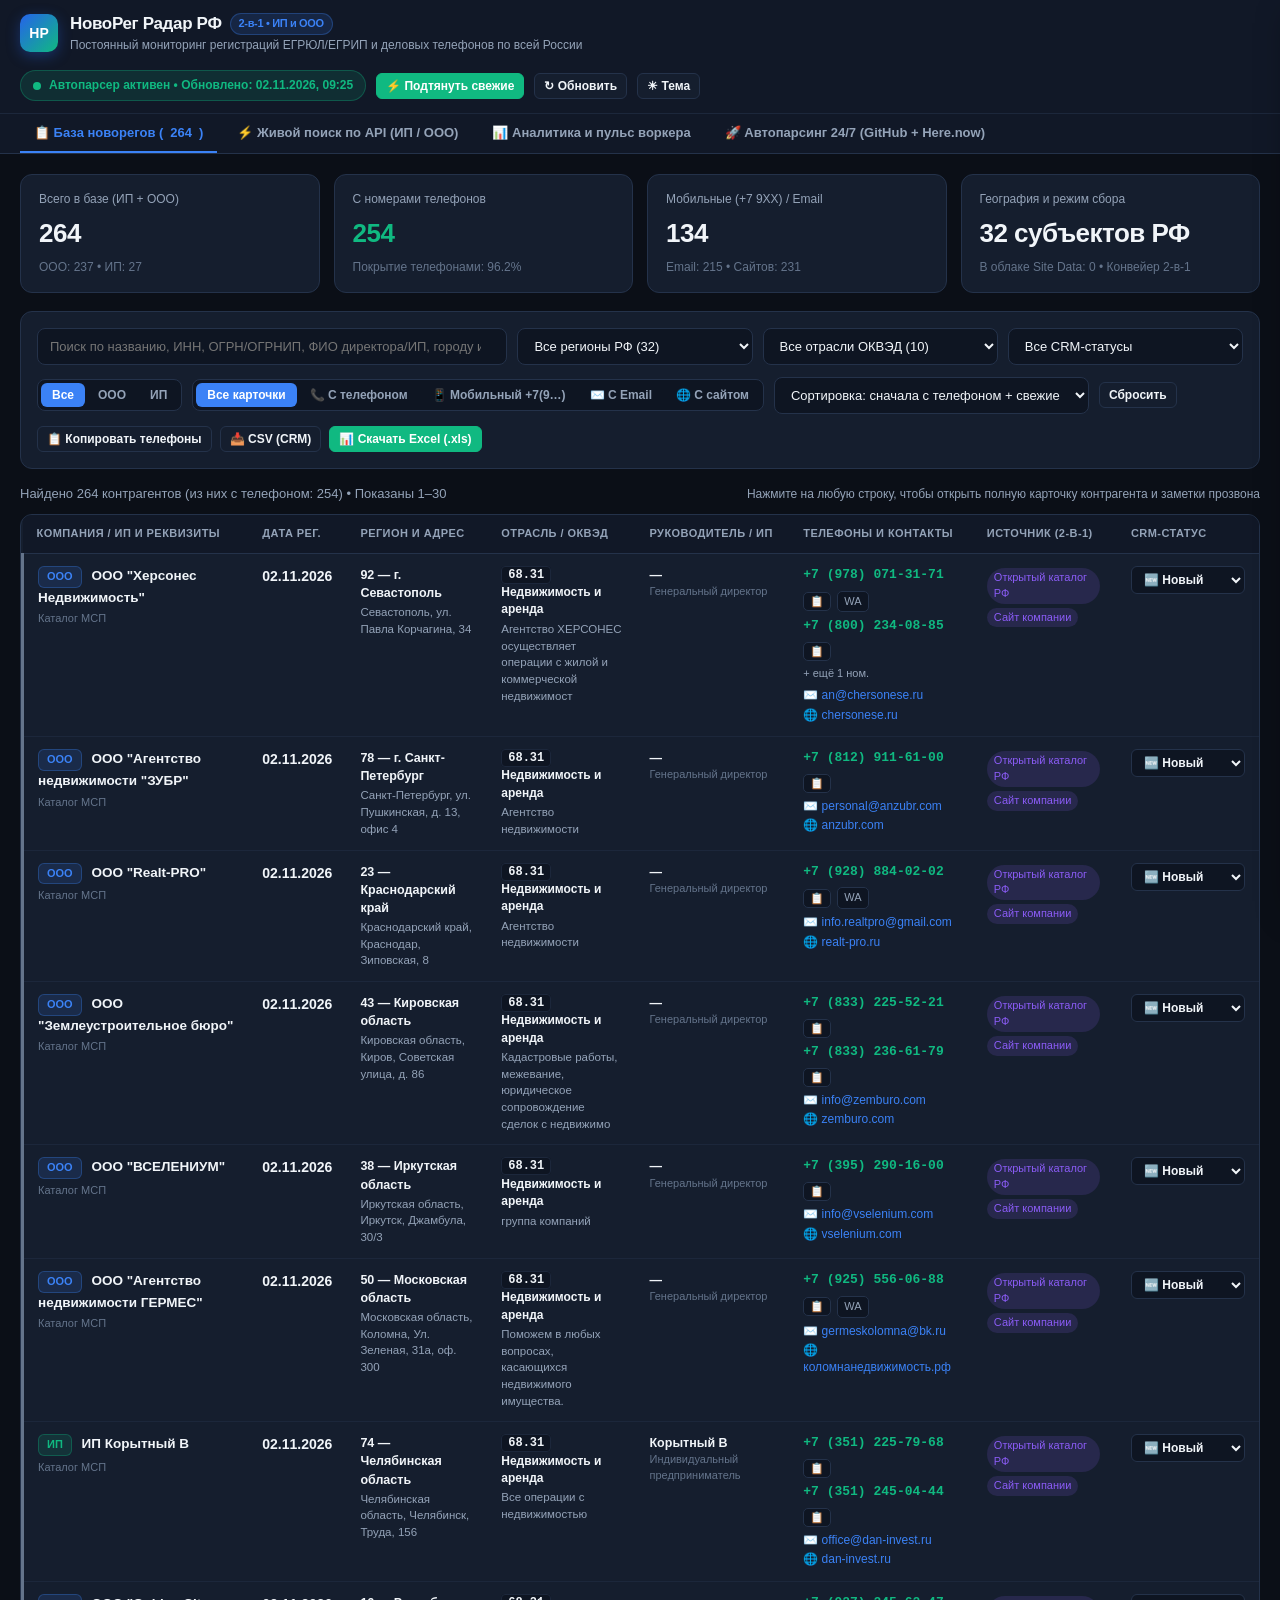
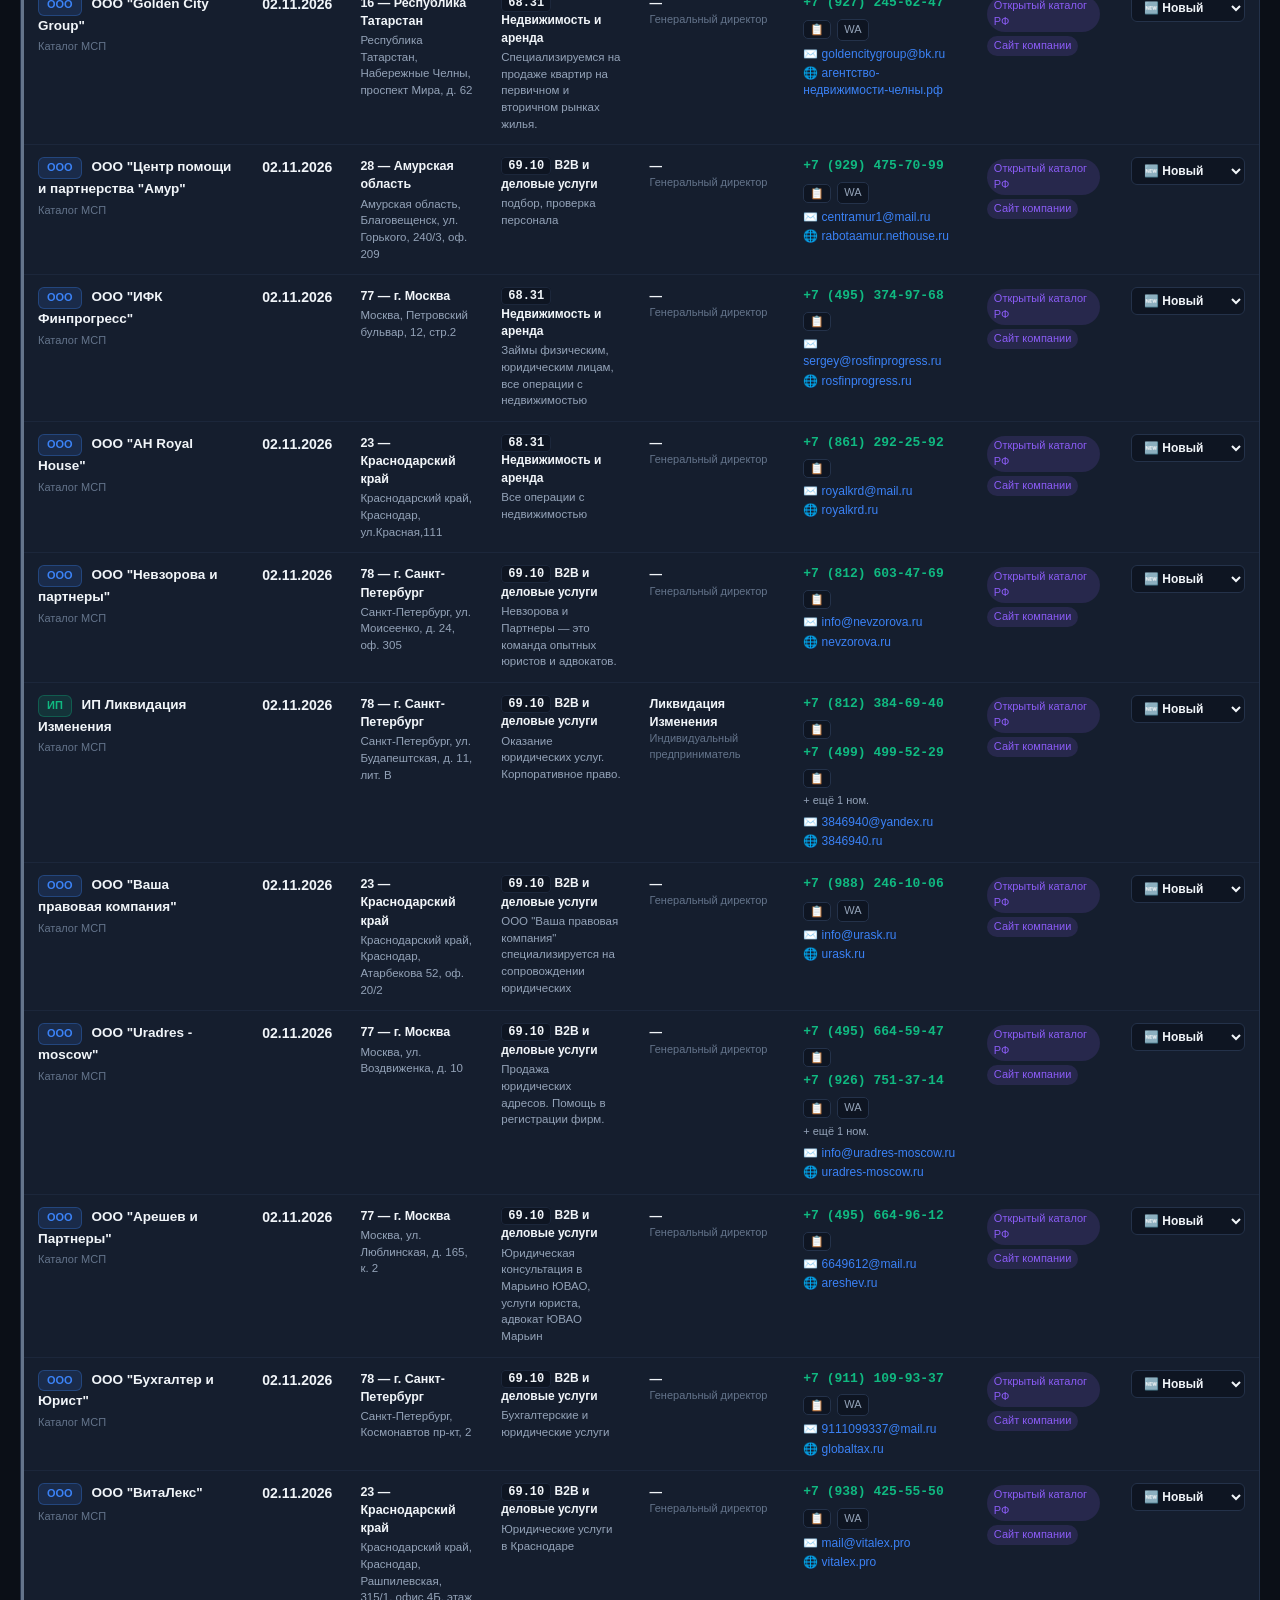
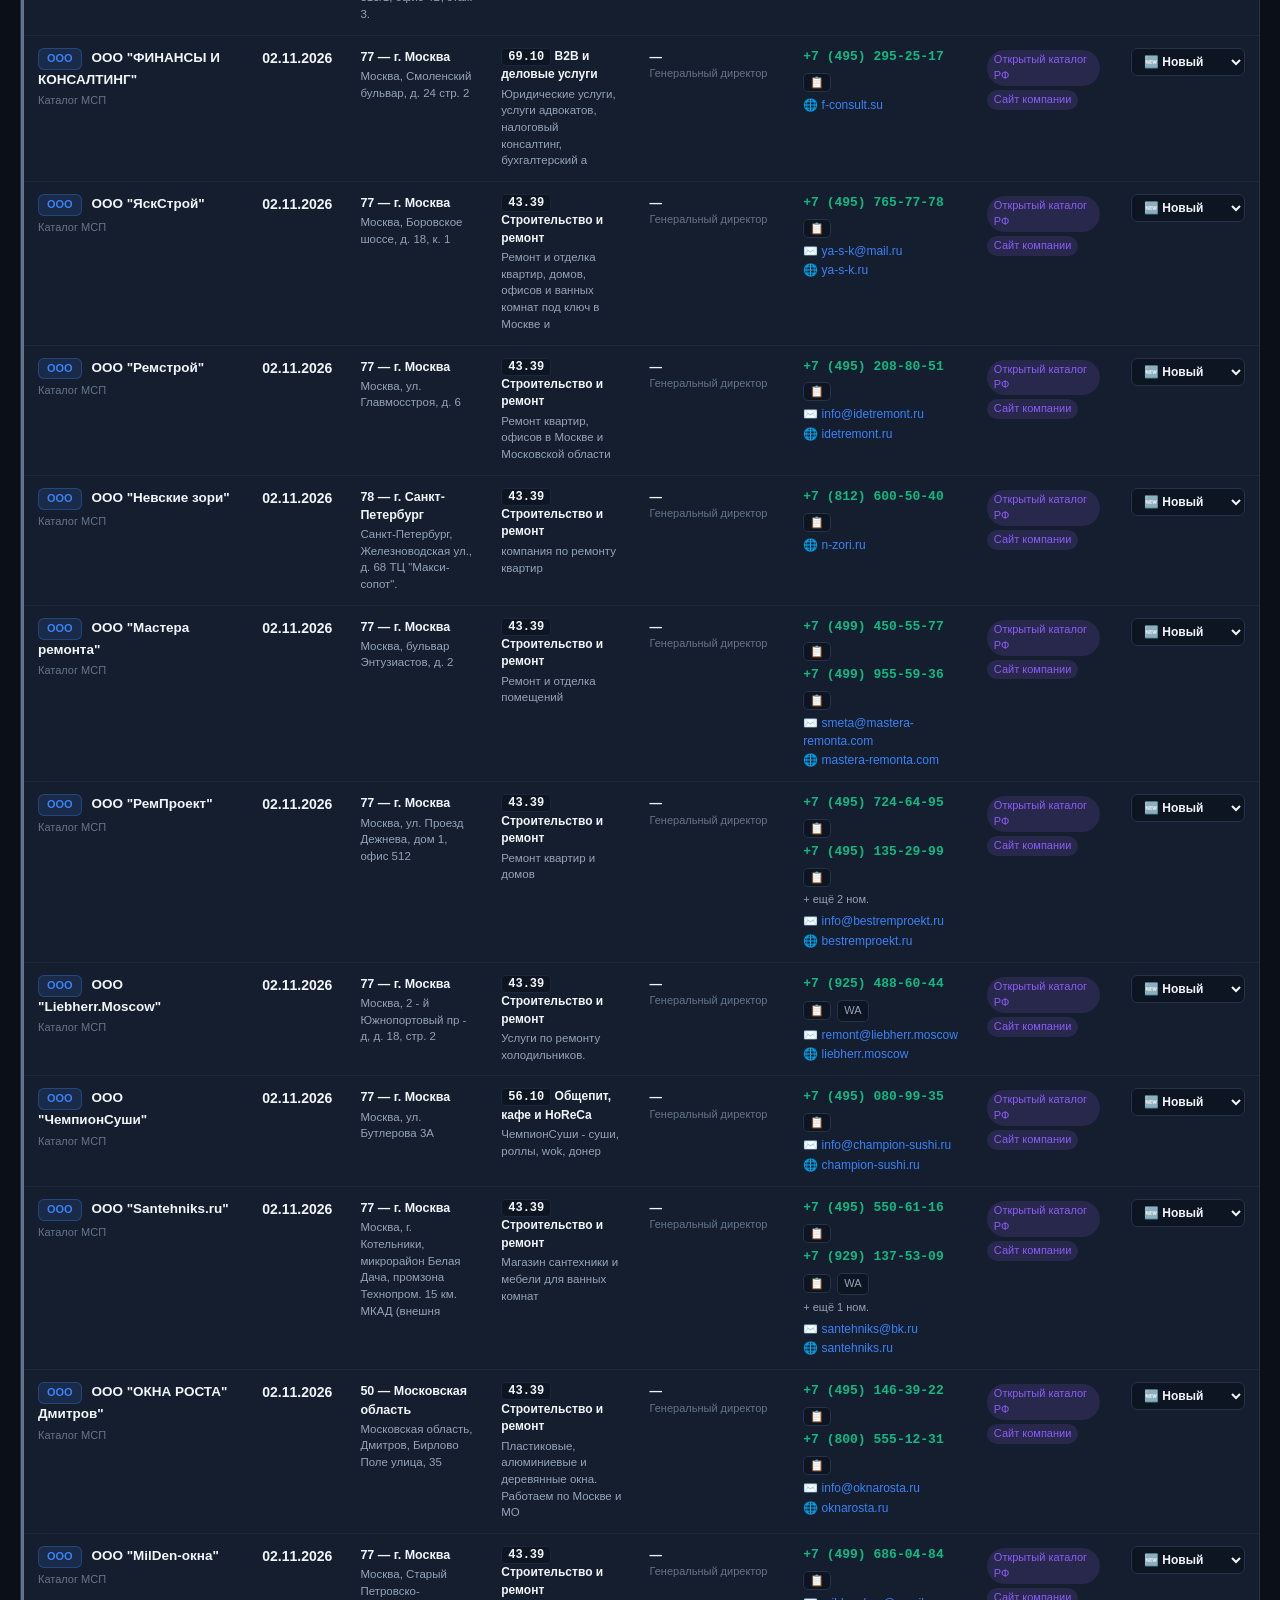
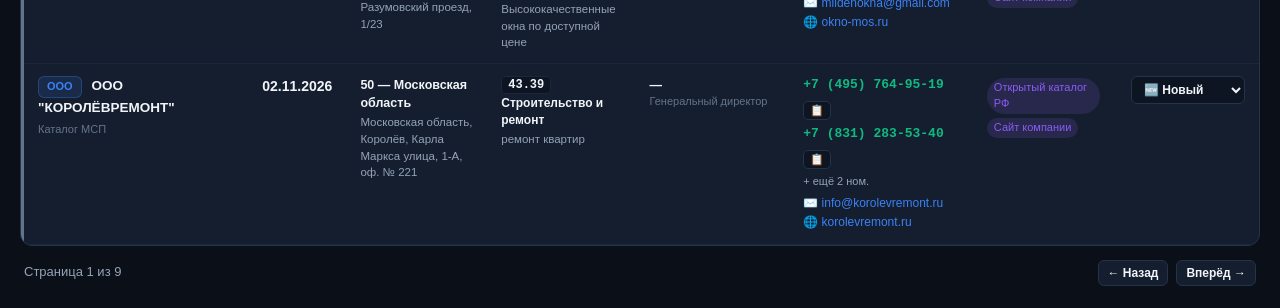
==== commit 68f0ebd3: "feat: add autonomous Cloudflare Edge harvester (.herenow/proxy.json + Site Data) and expand to 43 RF" ====
--- a/site/index.html
+++ b/site/index.html
@@ -22,11 +22,14 @@
       </div>
 
       <div class="topbar-right">
-        <div class="pulse-pill" title="Фоновый парсер автоматически обновляет витрину">
+        <div class="pulse-pill" title="Автономный Edge-парсер Cloudflare + облачная БД Site Data активны">
           <span class="pulse-dot"></span>
           <span id="last-updated-label">Синхронизация базы…</span>
         </div>
-        <button class="btn btn-sm" id="btn-refresh" type="button" title="Перезагрузить свежие данные с сервера">
+        <button class="btn btn-sm btn-emerald" id="btn-edge-harvest" type="button" title="Мгновенно собрать новую порцию свежих ИП и ООО с телефонами через серверный прокси Here.now и сохранить в облачную БД">
+          ⚡ Подтянуть свежие
+        </button>
+        <button class="btn btn-sm" id="btn-refresh" type="button" title="Перезагрузить свежие данные из облака">
           ↻ Обновить
         </button>
         <button class="btn btn-sm" id="btn-theme" type="button" title="Переключить тему оформления">
@@ -309,8 +312,16 @@
 
     <!-- TAB 4: ПОДКЛЮЧЕНИЕ АВТОПАРСИНГА 24/7 -->
     <section id="tab-setup" class="tab-panel">
+      <div class="panel-card" style="margin-bottom: 16px; border-color: var(--emerald);">
+        <h2>✅ Автономный облачный Edge-парсер на Here.now уже активен</h2>
+        <p class="desc">
+          На этом сайте включены серверные прокси-маршруты <code>.herenow/proxy.json</code> (на глобальной сети Cloudflare) и постоянная облачная база <code>/.herenow/data/leads</code> + <code>/.herenow/data/harvest_state</code>. При каждом открытии сайта, каждые 3 минуты в фоне и по кнопке <strong>«⚡ Подтянуть свежие»</strong> сайт самостоятельно обходит 43 города РФ и многостраничные рубрики, находит новые ИП и ООО с телефонами за текущую дату и навсегда сохраняет их в облачную БД Here.now — без зависимости от внешних серверов.
+        </p>
+        <div id="edge-harvest-status-box" class="code-block" style="margin-top: 10px;">Инициализация облачного курсора…</div>
+      </div>
+
       <div class="panel-card">
-        <h2>🚀 Постоянная работа 24/7 бесплатно через GitHub Actions + Here.now</h2>
+        <h2>🚀 Дополнительный фоновый крон 24/7 через GitHub Actions (по желанию)</h2>
         <p class="desc">
           Хостинг <strong>Here.now</strong> мгновенно раздаёт этот веб-интерфейс и встроенную облачную БД <code>Site Data</code> на глобальной сети Cloudflare, а фоновый Python-парсер запускается каждые 20 минут в бесплатном облаке <strong>GitHub Actions</strong> (без покупки VPS!) и автоматически пушит свежих новорегов на этот сайт.
         </p>
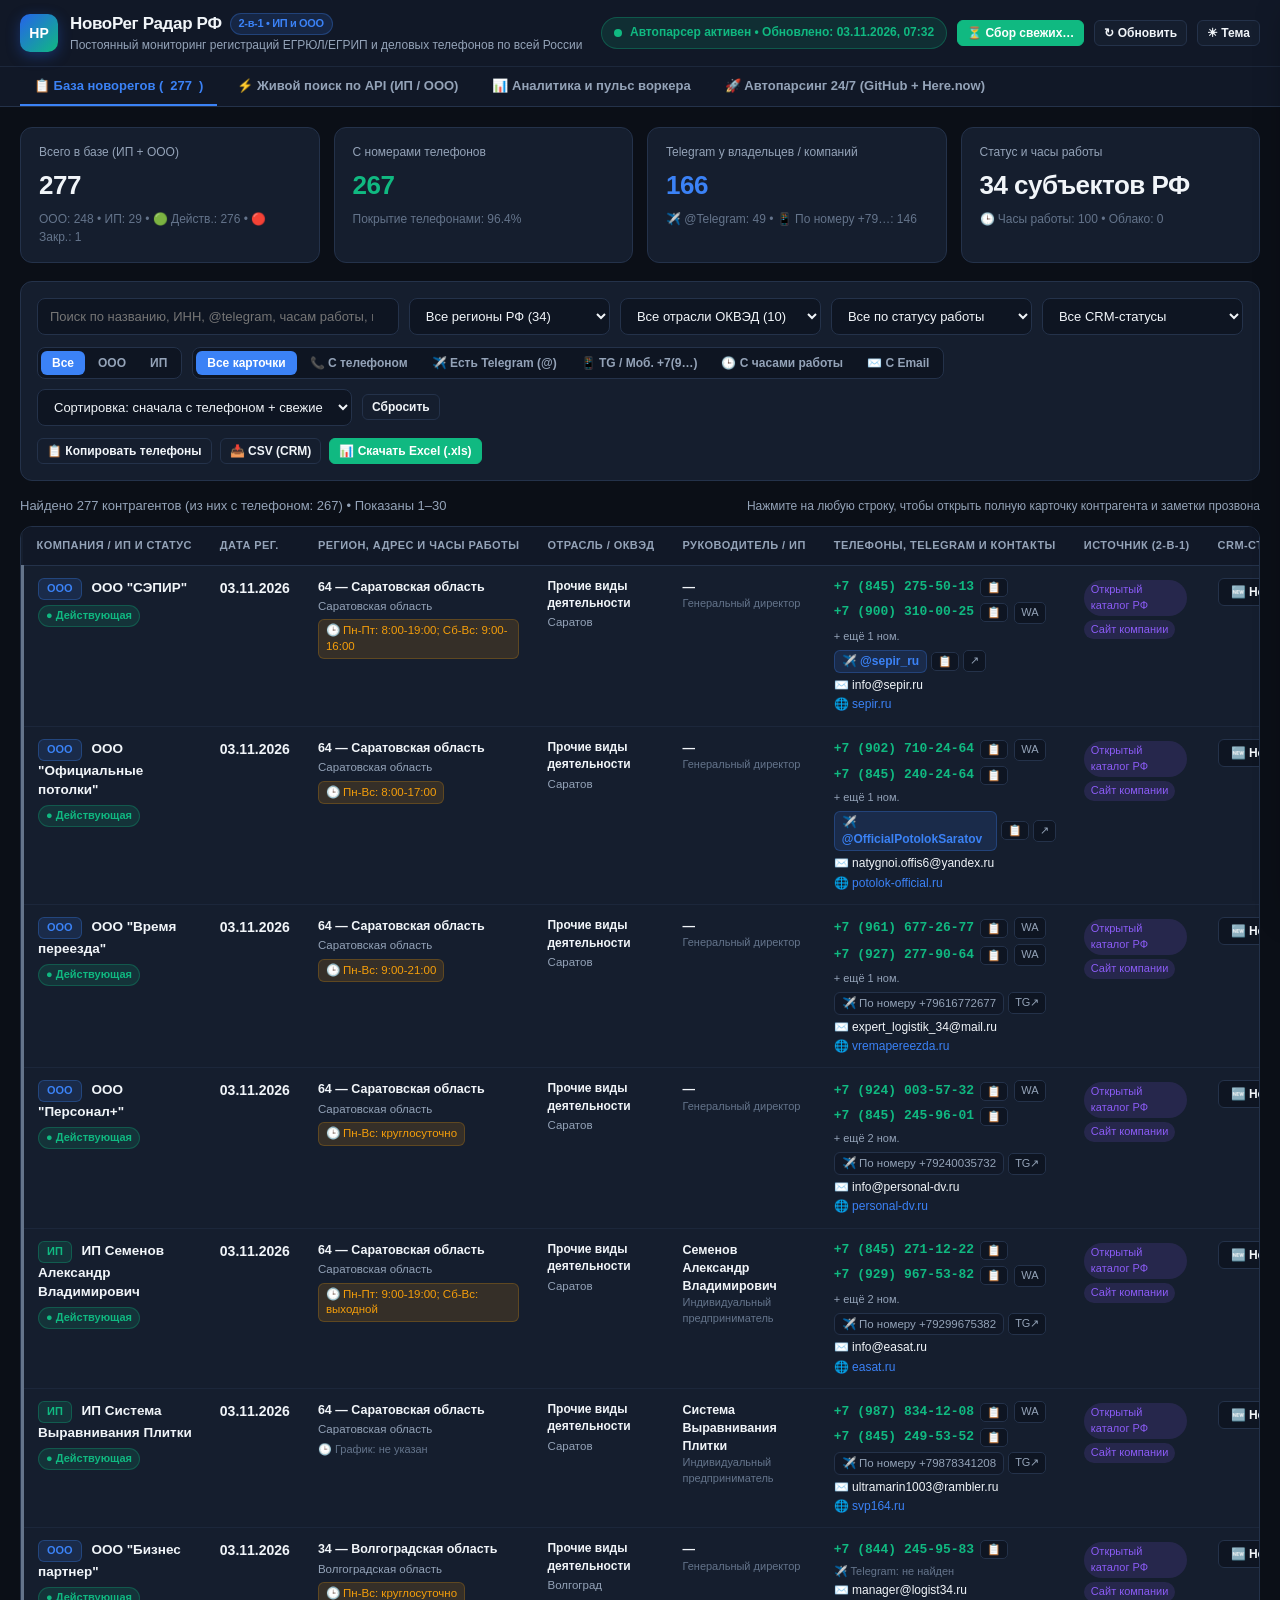
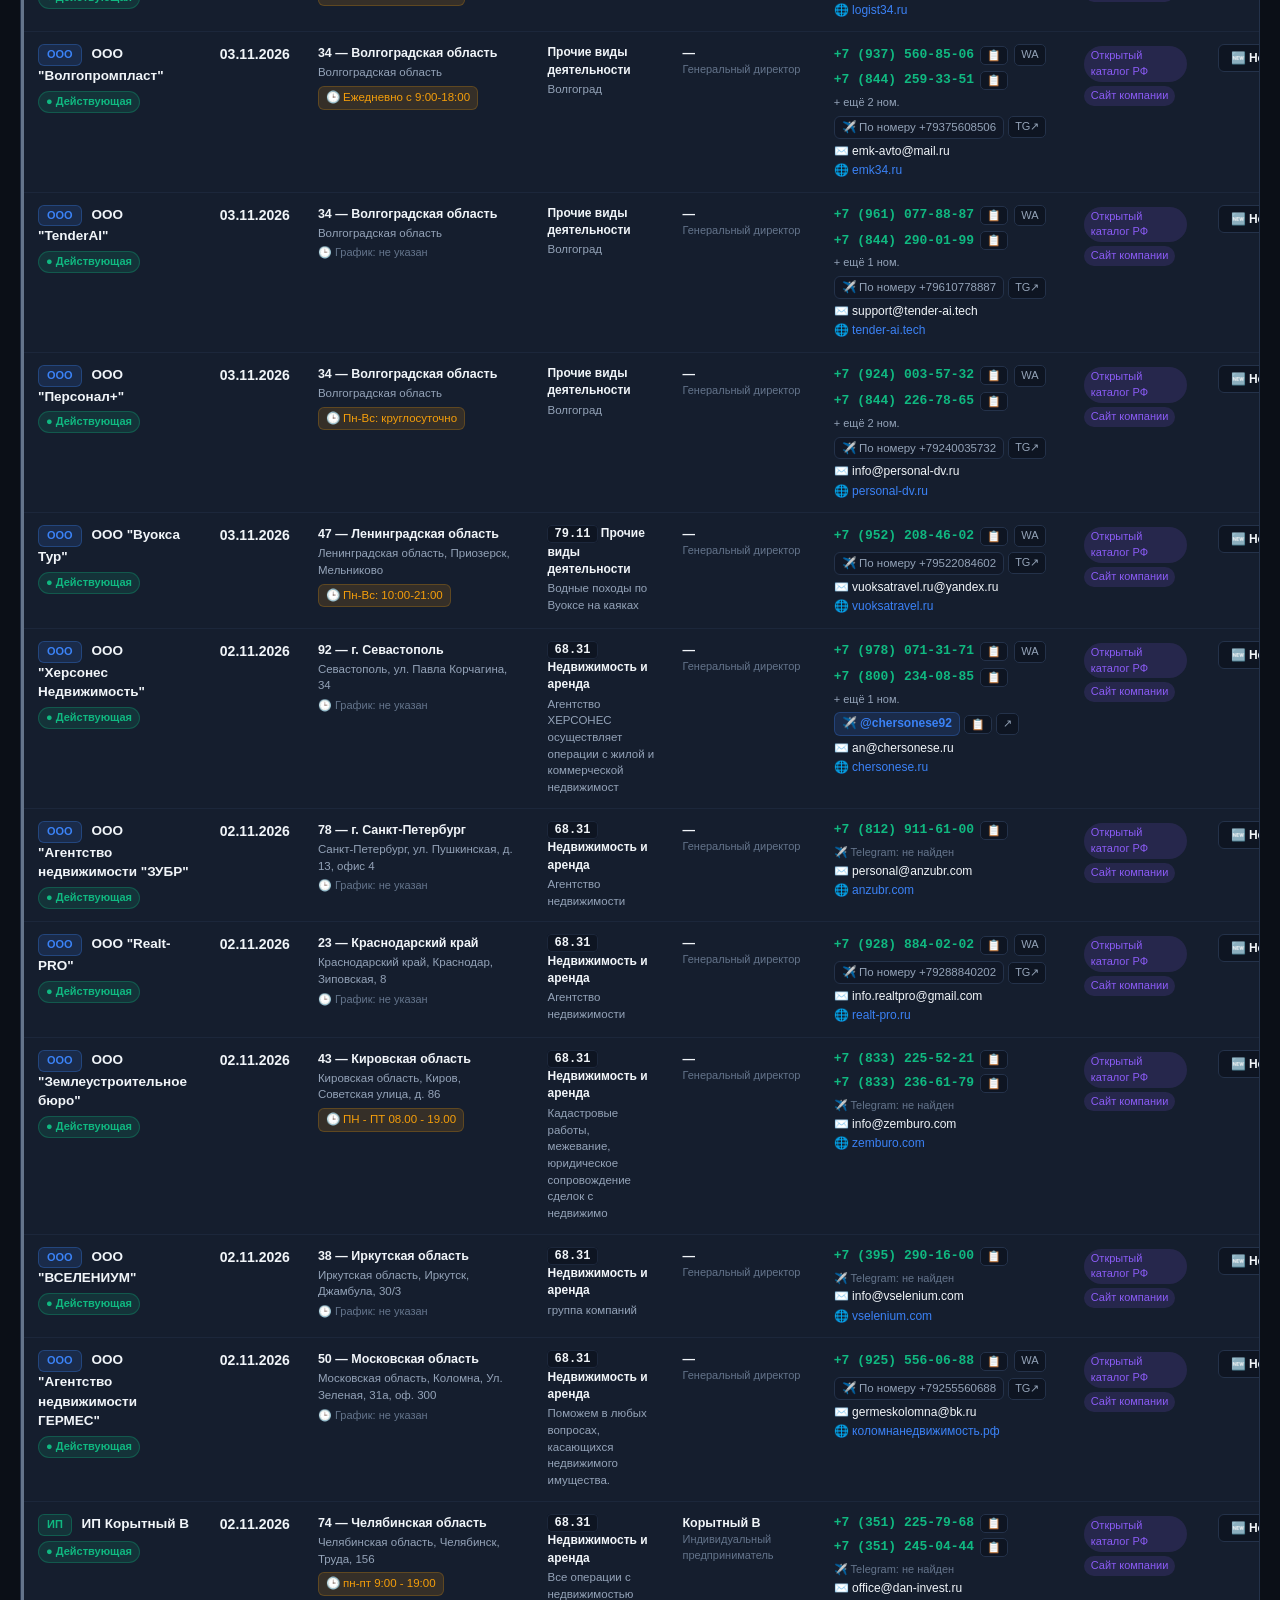
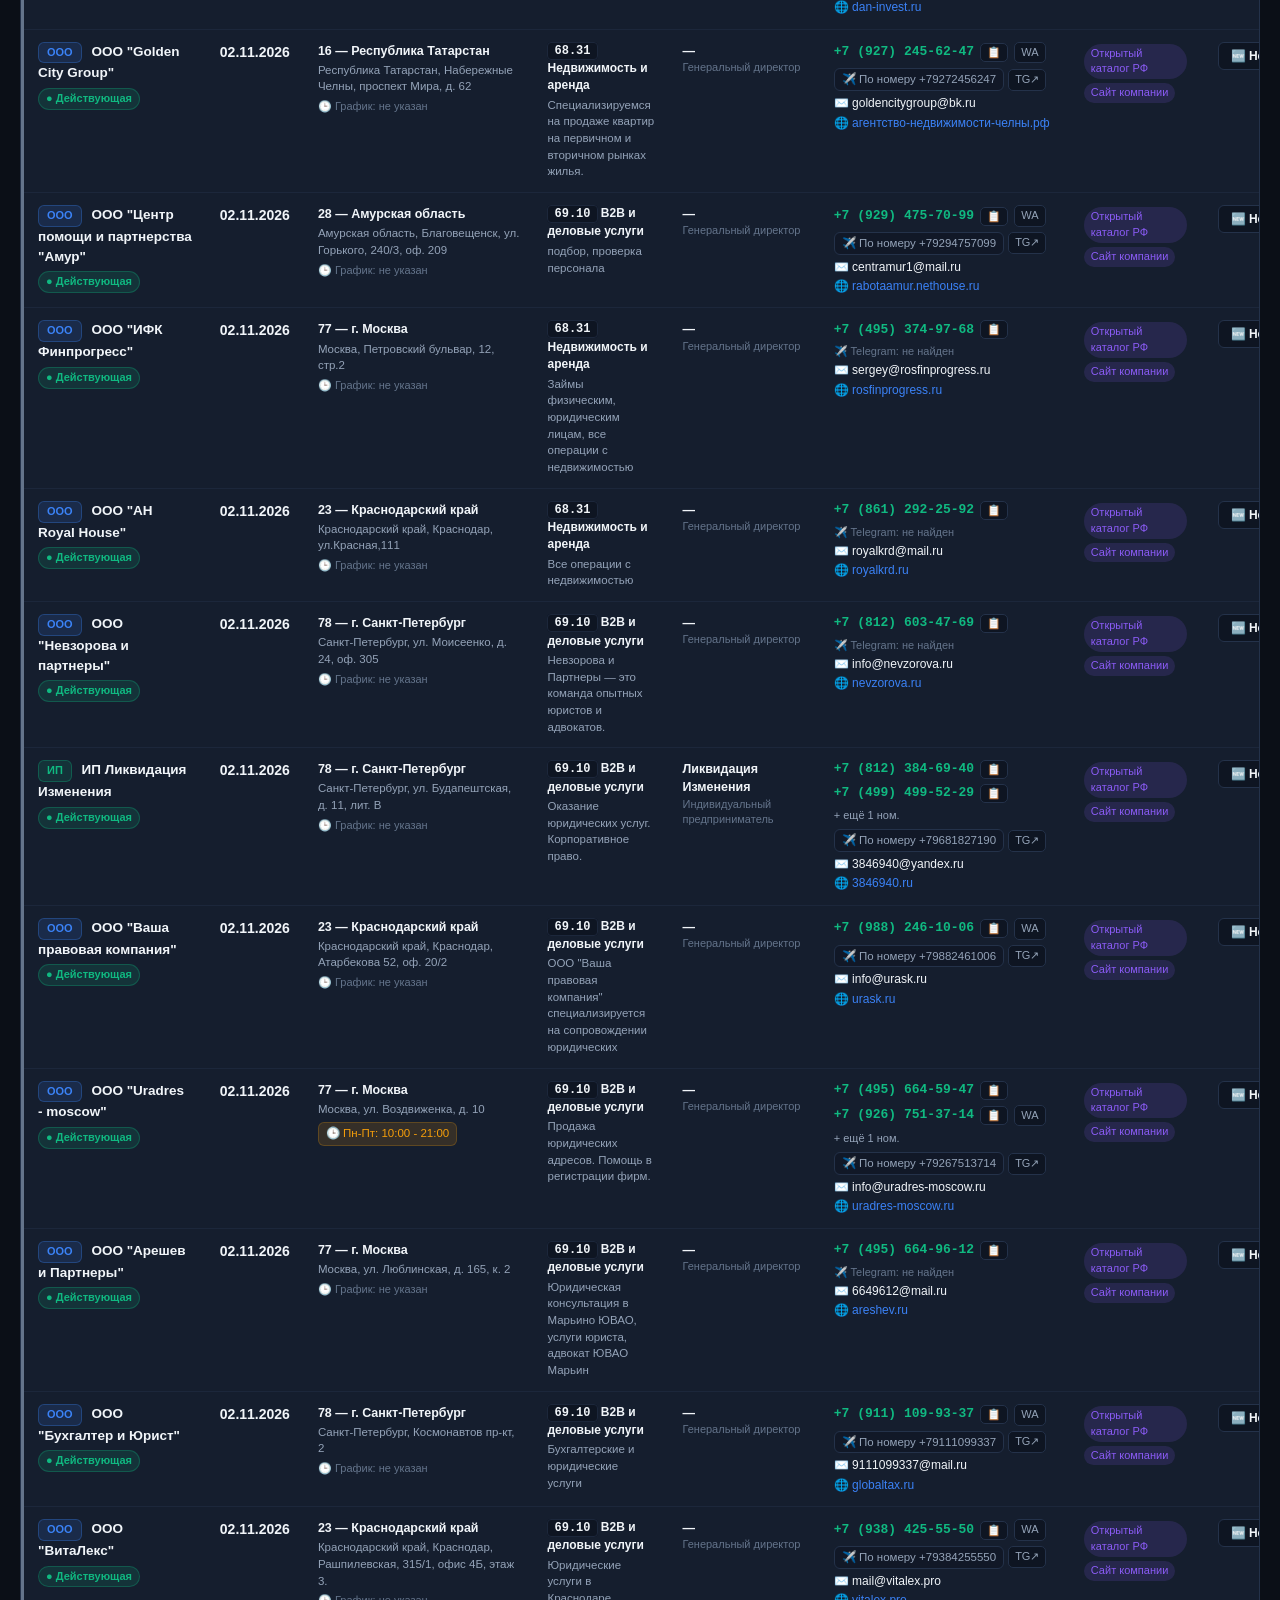
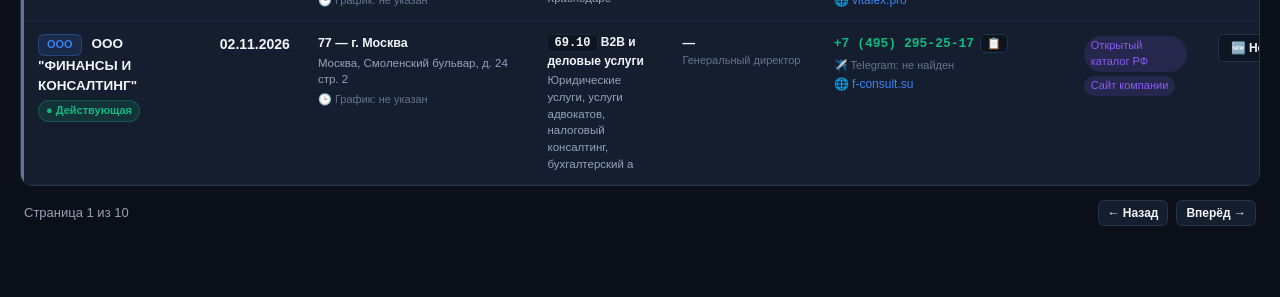
==== commit eddc4f67: "feat: add org active/closed FNS check, working hours parser, and owner Telegram detection + filters/" ====
--- a/site/index.html
+++ b/site/index.html
@@ -69,14 +69,14 @@
           <div class="kpi-sub" id="kpi-phone-rate">Конверсия контактов: 0%</div>
         </div>
         <div class="kpi-card">
-          <div class="kpi-label">Мобильные (+7 9XX) / Email</div>
-          <div class="kpi-value" id="kpi-mobile">0</div>
-          <div class="kpi-sub" id="kpi-email-site">Email: 0 • Сайтов: 0</div>
+          <div class="kpi-label">Telegram у владельцев / компаний</div>
+          <div class="kpi-value" id="kpi-mobile" style="color: var(--accent)">0</div>
+          <div class="kpi-sub" id="kpi-email-site">✈️ @Telegram: 0 • 📱 По номеру: 0</div>
         </div>
         <div class="kpi-card">
-          <div class="kpi-label">География и режим сбора</div>
+          <div class="kpi-label">Статус и часы работы</div>
           <div class="kpi-value" id="kpi-regions">0 рег.</div>
-          <div class="kpi-sub" id="kpi-runs">Конвейер 2-в-1 • Автообновление</div>
+          <div class="kpi-sub" id="kpi-runs">🕒 График: 0 • Действующих: 0</div>
         </div>
       </div>
 
@@ -86,13 +86,18 @@
             type="search"
             id="f-search"
             class="input-control"
-            placeholder="Поиск по названию, ИНН, ОГРН/ОГРНИП, ФИО директора/ИП, городу или телефону (+7…)"
+            placeholder="Поиск по названию, ИНН, @telegram, часам работы, городу или телефону (+7…)"
           />
           <select id="f-region" class="select-control" aria-label="Регион РФ">
             <option value="">Все регионы РФ</option>
           </select>
           <select id="f-category" class="select-control" aria-label="Отрасль ОКВЭД">
             <option value="">Все отрасли ОКВЭД</option>
+          </select>
+          <select id="f-org-status" class="select-control" aria-label="Статус работы организации">
+            <option value="">Все по статусу работы</option>
+            <option value="active">🟢 Только действующие (не закрыты)</option>
+            <option value="closed">🔴 Закрытые / не работают</option>
           </select>
           <select id="f-crm" class="select-control" aria-label="Статус обзвона CRM">
             <option value="">Все CRM-статусы</option>
@@ -115,9 +120,10 @@
             <div class="segmented-group" id="seg-contact" role="group" aria-label="Наличие контактов">
               <button type="button" class="seg-btn active" data-val="">Все карточки</button>
               <button type="button" class="seg-btn" data-val="phone">📞 С телефоном</button>
-              <button type="button" class="seg-btn" data-val="mobile">📱 Мобильный +7(9…)</button>
+              <button type="button" class="seg-btn" data-val="telegram">✈️ Есть Telegram (@)</button>
+              <button type="button" class="seg-btn" data-val="mobile">📱 TG / Моб. +7(9…)</button>
+              <button type="button" class="seg-btn" data-val="hours">🕒 С часами работы</button>
               <button type="button" class="seg-btn" data-val="email">✉️ С Email</button>
-              <button type="button" class="seg-btn" data-val="site">🌐 С сайтом</button>
             </div>
 
             <select id="f-sort" class="select-control" style="width: auto;" aria-label="Сортировка">
@@ -153,12 +159,12 @@
         <table class="leads-table">
           <thead>
             <tr>
-              <th>Компания / ИП и реквизиты</th>
+              <th>Компания / ИП и статус</th>
               <th>Дата рег.</th>
-              <th>Регион и адрес</th>
+              <th>Регион, адрес и часы работы</th>
               <th>Отрасль / ОКВЭД</th>
               <th>Руководитель / ИП</th>
-              <th>Телефоны и контакты</th>
+              <th>Телефоны, Telegram и контакты</th>
               <th>Источник (2-в-1)</th>
               <th>CRM-статус</th>
             </tr>
--- a/site/styles.css
+++ b/site/styles.css
@@ -325,7 +325,7 @@
 
 .filter-row-top {
   display: grid;
-  grid-template-columns: minmax(240px, 2fr) repeat(3, minmax(160px, 1fr));
+  grid-template-columns: minmax(220px, 1.8fr) repeat(4, minmax(145px, 1fr));
   gap: 10px;
 }
 
@@ -820,3 +820,68 @@
   color: var(--text-muted);
   margin-bottom: 20px;
 }
+
+/* Статус организации (действующая / закрыта), часы работы и Telegram */
+.status-pill-active {
+  display: inline-flex;
+  align-items: center;
+  gap: 4px;
+  font-size: 11px;
+  font-weight: 600;
+  padding: 2px 7px;
+  border-radius: 999px;
+  background: var(--emerald-soft);
+  color: var(--emerald);
+  border: 1px solid rgba(16, 185, 129, 0.28);
+}
+
+.status-pill-closed {
+  display: inline-flex;
+  align-items: center;
+  gap: 4px;
+  font-size: 11px;
+  font-weight: 600;
+  padding: 2px 7px;
+  border-radius: 999px;
+  background: var(--danger-soft);
+  color: var(--danger);
+  border: 1px solid rgba(239, 68, 68, 0.32);
+}
+
+.work-hours-line {
+  margin-top: 5px;
+  font-size: 11.5px;
+  color: var(--amber);
+  background: var(--amber-soft);
+  border: 1px solid rgba(245, 158, 11, 0.22);
+  border-radius: 6px;
+  padding: 3px 7px;
+  display: inline-block;
+  line-height: 1.35;
+}
+
+.tg-tag-verified {
+  display: inline-flex;
+  align-items: center;
+  gap: 5px;
+  font-size: 12px;
+  font-weight: 600;
+  color: var(--accent);
+  background: var(--accent-soft);
+  border: 1px solid rgba(59, 130, 246, 0.28);
+  border-radius: 6px;
+  padding: 2px 7px;
+}
+
+.tg-tag-phone {
+  display: inline-flex;
+  align-items: center;
+  gap: 5px;
+  font-size: 11.5px;
+  color: var(--text-muted);
+  background: var(--bg-elev);
+  border: 1px solid var(--border);
+  border-radius: 6px;
+  padding: 2px 7px;
+}
+
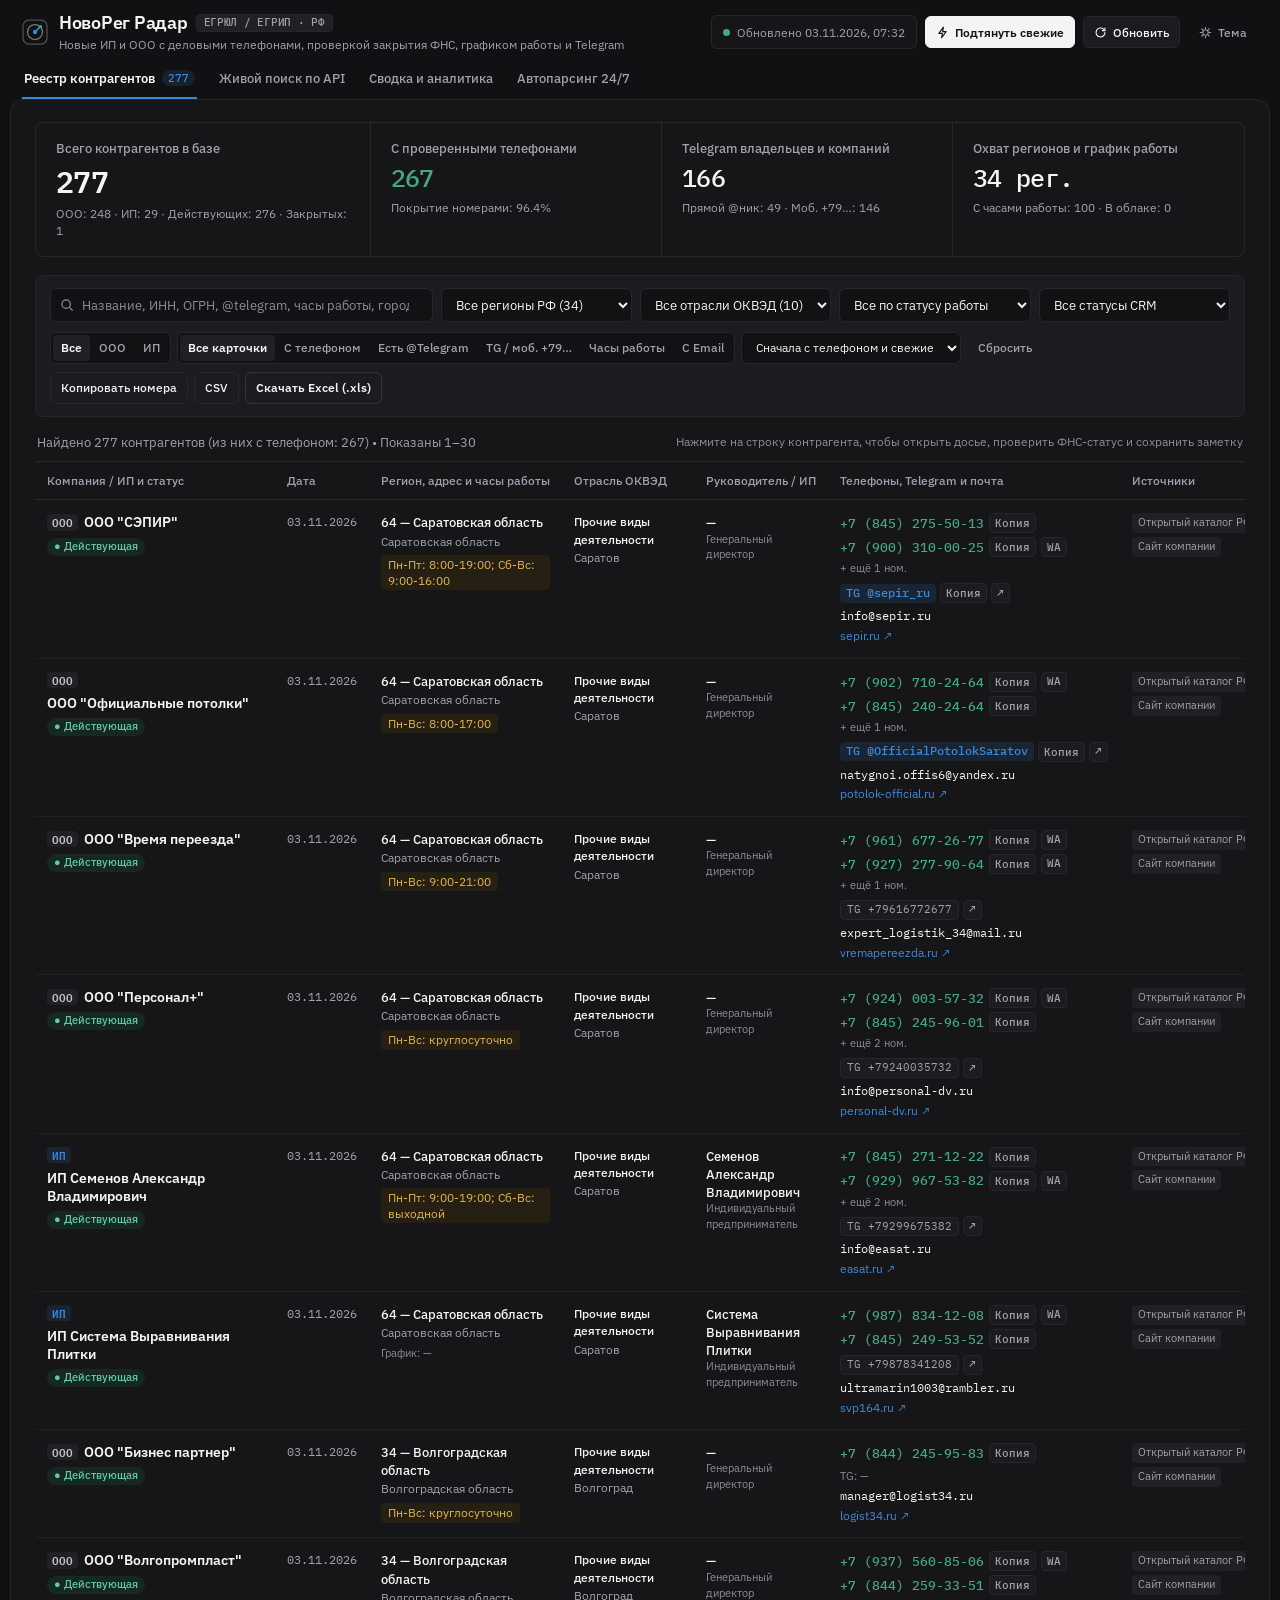
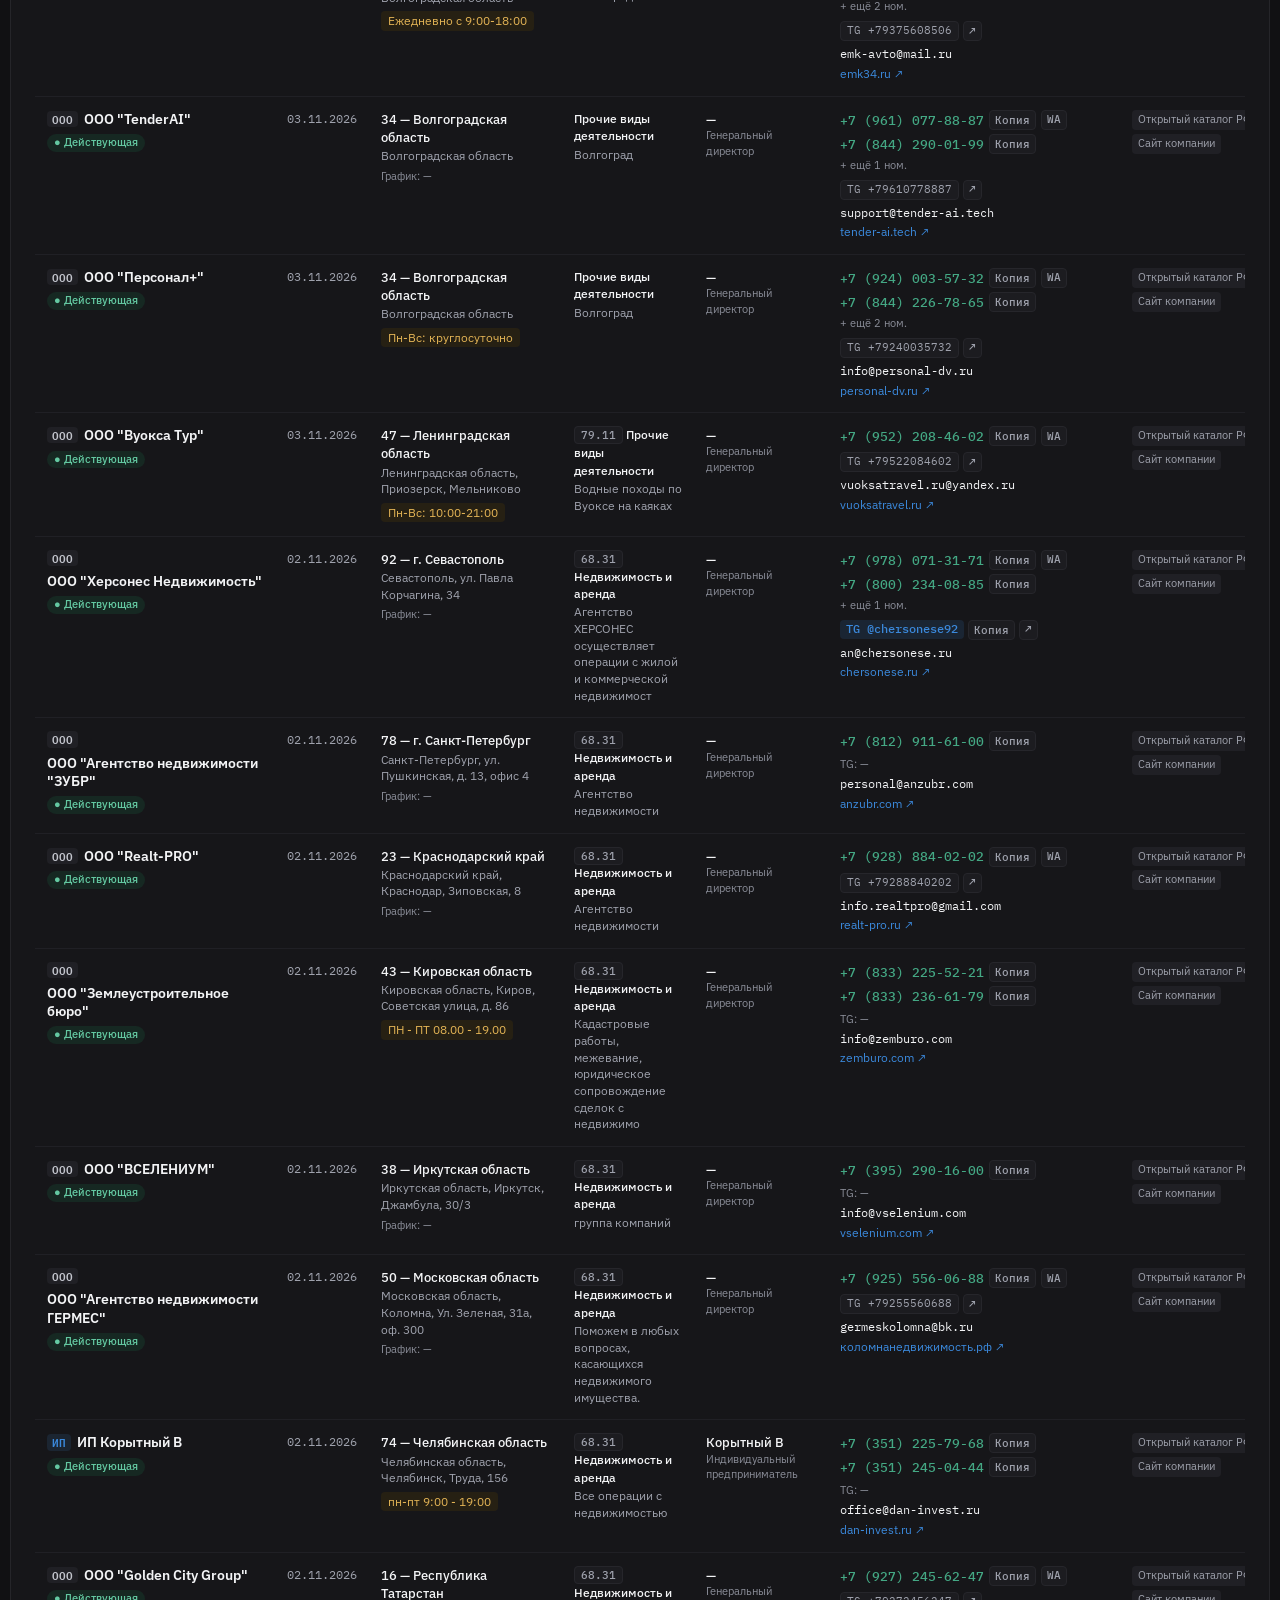
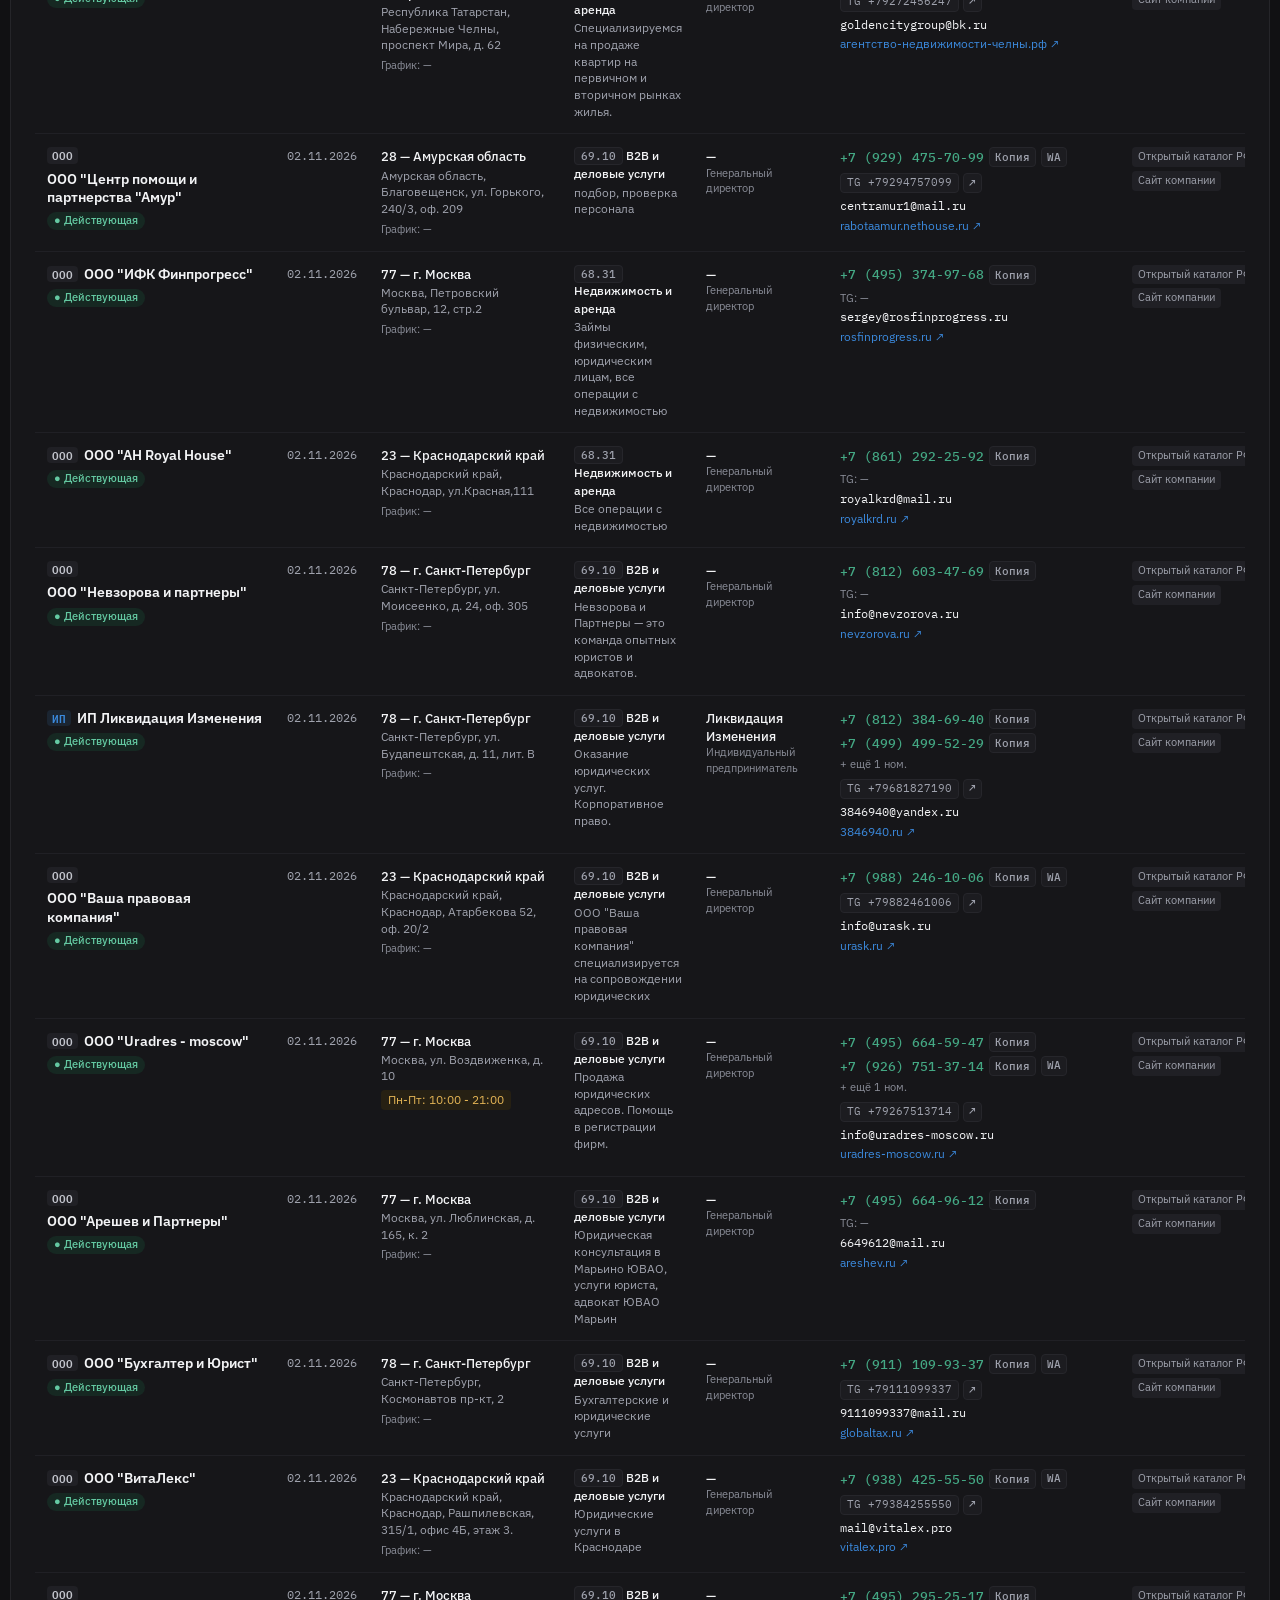
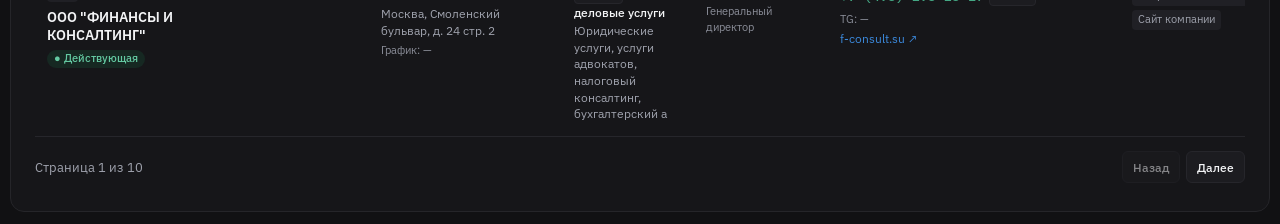
==== commit d53cb015: "Redesign UI with Data Terminal / Framed Sheet design system (zero functional regressions)" ====
--- a/site/index.html
+++ b/site/index.html
@@ -3,396 +3,409 @@
 <head>
   <meta charset="UTF-8" />
   <meta name="viewport" content="width=device-width, initial-scale=1.0" />
-  <title>НовоРег Радар РФ — Парсер новых ИП и ООО с телефонами (24/7)</title>
-  <meta name="description" content="Постоянно работающий парсер 2-в-1 новых ИП и ООО по всей России с номерами телефонов, фильтрами по регионам и ОКВЭД, мини-CRM и выгрузкой в Excel/CSV." />
+  <title>НовоРег Радар — Реестр новых ИП и ООО с телефонами, ФНС-статусом и Telegram</title>
+  <meta name="description" content="Постоянно обновляемый радар новых ИП и ООО по всей России: проверенные телефоны, статус ФНС (действующая/закрыта), часы работы, Telegram владельцев, CRM и выгрузка в Excel/CSV." />
+  <link rel="preconnect" href="https://fonts.googleapis.com" />
+  <link rel="preconnect" href="https://fonts.gstatic.com" crossorigin />
+  <link href="https://fonts.googleapis.com/css2?family=IBM+Plex+Mono:wght@400;500;600&family=IBM+Plex+Sans:wght@400;500;600;700&display=swap" rel="stylesheet" />
   <link rel="stylesheet" href="./styles.css" />
 </head>
 <body>
-  <header class="topbar">
-    <div class="topbar-inner">
-      <div class="brand">
-        <div class="brand-icon" aria-hidden="true">НР</div>
-        <div>
-          <div class="brand-title">
-            НовоРег Радар РФ
-            <span class="badge-2in1">2-в-1 • ИП и ООО</span>
-          </div>
-          <div class="brand-sub">Постоянный мониторинг регистраций ЕГРЮЛ/ЕГРИП и деловых телефонов по всей России</div>
+  <div class="app-frame">
+    <header class="topbar">
+      <div class="topbar-inner">
+        <div class="brand">
+          <svg class="brand-mark" width="26" height="26" viewBox="0 0 26 26" fill="none" aria-hidden="true">
+            <rect x="1" y="1" width="24" height="24" rx="6" stroke="currentColor" stroke-opacity="0.28" stroke-width="1.25"/>
+            <circle cx="13" cy="13" r="7.5" stroke="currentColor" stroke-opacity="0.45" stroke-width="1.25"/>
+            <path d="M13 13L18.5 7.5" stroke="var(--accent)" stroke-width="1.75" stroke-linecap="round"/>
+            <circle cx="13" cy="13" r="2.2" fill="var(--accent)"/>
+            <circle cx="18.5" cy="7.5" r="1.6" fill="var(--positive)"/>
+          </svg>
+          <div class="brand-copy">
+            <h1 class="brand-title">
+              НовоРег Радар
+              <span class="badge-scope">ЕГРЮЛ / ЕГРИП · РФ</span>
+            </h1>
+            <div class="brand-sub">Новые ИП и ООО с деловыми телефонами, проверкой закрытия ФНС, графиком работы и Telegram</div>
+          </div>
+        </div>
+
+        <div class="topbar-right">
+          <div class="pulse-pill" title="Автономный облачный парсер Here.now Edge + БД Site Data">
+            <span class="pulse-dot"></span>
+            <span id="last-updated-label">Синхронизация базы…</span>
+          </div>
+          <button class="btn btn-primary btn-sm" id="btn-edge-harvest" type="button" title="Собрать свежую порцию новых ИП и ООО с телефонами через серверный прокси Here.now">
+            <svg width="13" height="13" viewBox="0 0 16 16" fill="none" aria-hidden="true"><path d="M9.2 1.5L3.5 9h4.3l-.9 5.5L12.5 7H8.2l1-5.5z" stroke="currentColor" stroke-width="1.4" stroke-linejoin="round"/></svg>
+            <span>Подтянуть свежие</span>
+          </button>
+          <button class="btn btn-sm" id="btn-refresh" type="button" title="Перезагрузить актуальные данные из облачной базы">
+            <svg width="13" height="13" viewBox="0 0 16 16" fill="none" aria-hidden="true"><path d="M13.5 8a5.5 5.5 0 1 1-1.6-3.9M13.5 2.5v3.2h-3.2" stroke="currentColor" stroke-width="1.4" stroke-linecap="round" stroke-linejoin="round"/></svg>
+            <span>Обновить</span>
+          </button>
+          <button class="btn btn-sm btn-ghost" id="btn-theme" type="button" title="Переключить тёмную и светлую тему">
+            <svg width="13" height="13" viewBox="0 0 16 16" fill="none" aria-hidden="true"><circle cx="8" cy="8" r="3.4" stroke="currentColor" stroke-width="1.4"/><path d="M8 1.5v1.6M8 12.9v1.6M1.5 8h1.6M12.9 8h1.6M3.4 3.4l1.1 1.1M11.5 11.5l1.1 1.1M12.6 3.4l-1.1 1.1M4.5 11.5l-1.1 1.1" stroke="currentColor" stroke-width="1.3" stroke-linecap="round"/></svg>
+            <span>Тема</span>
+          </button>
         </div>
       </div>
 
-      <div class="topbar-right">
-        <div class="pulse-pill" title="Автономный Edge-парсер Cloudflare + облачная БД Site Data активны">
-          <span class="pulse-dot"></span>
-          <span id="last-updated-label">Синхронизация базы…</span>
-        </div>
-        <button class="btn btn-sm btn-emerald" id="btn-edge-harvest" type="button" title="Мгновенно собрать новую порцию свежих ИП и ООО с телефонами через серверный прокси Here.now и сохранить в облачную БД">
-          ⚡ Подтянуть свежие
+      <nav class="nav-tabs-bar" aria-label="Разделы">
+        <button class="nav-tab active" data-tab="tab-leads" type="button">
+          <span>Реестр контрагентов</span>
+          <span class="nav-counter" id="nav-count-total">0</span>
         </button>
-        <button class="btn btn-sm" id="btn-refresh" type="button" title="Перезагрузить свежие данные из облака">
-          ↻ Обновить
+        <button class="nav-tab" data-tab="tab-live" type="button">
+          <span>Живой поиск по API</span>
         </button>
-        <button class="btn btn-sm" id="btn-theme" type="button" title="Переключить тему оформления">
-          ☀ Тема
+        <button class="nav-tab" data-tab="tab-analytics" type="button">
+          <span>Сводка и аналитика</span>
         </button>
-      </div>
-    </div>
-
-    <nav class="nav-tabs-bar" aria-label="Разделы">
-      <button class="nav-tab active" data-tab="tab-leads" type="button">
-        📋 База новорегов (<span id="nav-count-total">0</span>)
-      </button>
-      <button class="nav-tab" data-tab="tab-live" type="button">
-        ⚡ Живой поиск по API (ИП / ООО)
-      </button>
-      <button class="nav-tab" data-tab="tab-analytics" type="button">
-        📊 Аналитика и пульс воркера
-      </button>
-      <button class="nav-tab" data-tab="tab-setup" type="button">
-        🚀 Автопарсинг 24/7 (GitHub + Here.now)
-      </button>
-    </nav>
-  </header>
-
-  <main class="container">
-    <!-- TAB 1: БАЗА НОВОРЕГОВ -->
-    <section id="tab-leads" class="tab-panel active">
-      <div class="kpi-grid">
-        <div class="kpi-card">
-          <div class="kpi-label">Всего в базе (ИП + ООО)</div>
-          <div class="kpi-value" id="kpi-total">0</div>
-          <div class="kpi-sub" id="kpi-split">ООО: 0 • ИП: 0</div>
-        </div>
-        <div class="kpi-card">
-          <div class="kpi-label">С номерами телефонов</div>
-          <div class="kpi-value" id="kpi-phones" style="color: var(--emerald)">0</div>
-          <div class="kpi-sub" id="kpi-phone-rate">Конверсия контактов: 0%</div>
-        </div>
-        <div class="kpi-card">
-          <div class="kpi-label">Telegram у владельцев / компаний</div>
-          <div class="kpi-value" id="kpi-mobile" style="color: var(--accent)">0</div>
-          <div class="kpi-sub" id="kpi-email-site">✈️ @Telegram: 0 • 📱 По номеру: 0</div>
-        </div>
-        <div class="kpi-card">
-          <div class="kpi-label">Статус и часы работы</div>
-          <div class="kpi-value" id="kpi-regions">0 рег.</div>
-          <div class="kpi-sub" id="kpi-runs">🕒 График: 0 • Действующих: 0</div>
-        </div>
-      </div>
-
-      <div class="filter-panel">
-        <div class="filter-row-top">
-          <input
-            type="search"
-            id="f-search"
-            class="input-control"
-            placeholder="Поиск по названию, ИНН, @telegram, часам работы, городу или телефону (+7…)"
-          />
-          <select id="f-region" class="select-control" aria-label="Регион РФ">
-            <option value="">Все регионы РФ</option>
-          </select>
-          <select id="f-category" class="select-control" aria-label="Отрасль ОКВЭД">
-            <option value="">Все отрасли ОКВЭД</option>
-          </select>
-          <select id="f-org-status" class="select-control" aria-label="Статус работы организации">
-            <option value="">Все по статусу работы</option>
-            <option value="active">🟢 Только действующие (не закрыты)</option>
-            <option value="closed">🔴 Закрытые / не работают</option>
-          </select>
-          <select id="f-crm" class="select-control" aria-label="Статус обзвона CRM">
-            <option value="">Все CRM-статусы</option>
-            <option value="new">🆕 Новый (не звонили)</option>
-            <option value="work">⏳ В работе</option>
-            <option value="callback">📞 Перезвонить</option>
-            <option value="won">✅ Клиент / Лид</option>
-            <option value="lost">❌ Отказ / Нецелевой</option>
-          </select>
-        </div>
-
-        <div class="filter-row-bottom">
-          <div style="display: flex; gap: 10px; flex-wrap: wrap; align-items: center;">
-            <div class="segmented-group" id="seg-type" role="group" aria-label="Форма организации">
-              <button type="button" class="seg-btn active" data-val="">Все</button>
-              <button type="button" class="seg-btn" data-val="ООО">ООО</button>
-              <button type="button" class="seg-btn" data-val="ИП">ИП</button>
-            </div>
-
-            <div class="segmented-group" id="seg-contact" role="group" aria-label="Наличие контактов">
-              <button type="button" class="seg-btn active" data-val="">Все карточки</button>
-              <button type="button" class="seg-btn" data-val="phone">📞 С телефоном</button>
-              <button type="button" class="seg-btn" data-val="telegram">✈️ Есть Telegram (@)</button>
-              <button type="button" class="seg-btn" data-val="mobile">📱 TG / Моб. +7(9…)</button>
-              <button type="button" class="seg-btn" data-val="hours">🕒 С часами работы</button>
-              <button type="button" class="seg-btn" data-val="email">✉️ С Email</button>
-            </div>
-
-            <select id="f-sort" class="select-control" style="width: auto;" aria-label="Сортировка">
-              <option value="smart">Сортировка: сначала с телефоном + свежие</option>
-              <option value="date_desc">Сначала самые новые по дате</option>
-              <option value="phones_desc">По количеству телефонов</option>
-              <option value="region_asc">По коду региона РФ</option>
-            </select>
-
-            <button type="button" class="btn btn-sm" id="btn-reset-filters">Сбросить</button>
-          </div>
-
-          <div class="export-bar">
-            <button type="button" class="btn btn-sm" id="btn-copy-phones" title="Скопировать все телефоны текущей выборки">
-              📋 Копировать телефоны
-            </button>
-            <button type="button" class="btn btn-sm" id="btn-export-csv">
-              📥 CSV (CRM)
-            </button>
-            <button type="button" class="btn btn-sm btn-emerald" id="btn-export-xls">
-              📊 Скачать Excel (.xls)
-            </button>
-          </div>
-        </div>
-      </div>
-
-      <div class="results-meta">
-        <div id="results-summary">Показано 0 из 0 записей</div>
-        <div style="font-size: 12px;">Нажмите на любую строку, чтобы открыть полную карточку контрагента и заметки прозвона</div>
-      </div>
-
-      <div class="table-wrap">
-        <table class="leads-table">
-          <thead>
-            <tr>
-              <th>Компания / ИП и статус</th>
-              <th>Дата рег.</th>
-              <th>Регион, адрес и часы работы</th>
-              <th>Отрасль / ОКВЭД</th>
-              <th>Руководитель / ИП</th>
-              <th>Телефоны, Telegram и контакты</th>
-              <th>Источник (2-в-1)</th>
-              <th>CRM-статус</th>
-            </tr>
-          </thead>
-          <tbody id="leads-tbody">
-            <tr>
-              <td colspan="8" style="text-align: center; padding: 36px; color: var(--text-muted);">
-                Загрузка базы новорегов…
-              </td>
-            </tr>
-          </tbody>
-        </table>
-      </div>
-
-      <div class="pagination-bar">
-        <div id="page-info" style="color: var(--text-muted); font-size: 13px;">Страница 1</div>
-        <div style="display: flex; gap: 8px;">
-          <button type="button" class="btn btn-sm" id="btn-prev-page">← Назад</button>
-          <button type="button" class="btn btn-sm" id="btn-next-page">Вперёд →</button>
-        </div>
-      </div>
-    </section>
-
-    <!-- TAB 2: ЖИВОЙ ПОИСК ПО API ПРЯМО ИЗ БРАУЗЕРА -->
-    <section id="tab-live" class="tab-panel">
-      <div class="grid-2">
-        <div class="panel-card">
-          <h2>⚡ Мгновенный сбор свежих ИП и ООО прямо из браузера</h2>
-          <p class="desc">
-            Помимо фонового парсера 24/7 в GitHub Actions, вы можете в любой момент делать живые выборки новорегов по всей РФ прямо с этого сайта. Ключи сохраняются только локально в вашем браузере.
-          </p>
-
-          <div class="form-group">
-            <label for="live-dadata-key">API-ключ DaData.ru (бесплатно до 10 000 запросов в день)</label>
-            <input type="password" id="live-dadata-key" class="input-control" placeholder="Вставьте API-ключ с dadata.ru/profile" />
-          </div>
-
-          <div class="form-group">
-            <label for="live-twogis-key">Ключ 2ГИС Catalog API (опционально — авто-поиск телефонов по названию)</label>
-            <input type="password" id="live-twogis-key" class="input-control" placeholder="Ключ catalog.api.2gis.com (опционально)" />
-          </div>
-
-          <div style="display: grid; grid-template-columns: 1fr 1fr; gap: 10px;">
-            <div class="form-group">
-              <label for="live-entity-type">Кого искать</label>
-              <select id="live-entity-type" class="select-control">
-                <option value="BOTH">ИП + ООО вместе</option>
-                <option value="INDIVIDUAL">Только новые ИП</option>
-                <option value="LEGAL">Только новые ООО</option>
+        <button class="nav-tab" data-tab="tab-setup" type="button">
+          <span>Автопарсинг 24/7</span>
+        </button>
+      </nav>
+    </header>
+
+    <main class="workspace-sheet">
+      <div class="container">
+        <!-- TAB 1: БАЗА НОВОРЕГОВ -->
+        <section id="tab-leads" class="tab-panel active">
+          <div class="kpi-ledger" role="region" aria-label="Ключевые показатели базы">
+            <div class="kpi-cell kpi-cell-lead">
+              <div class="kpi-label">Всего контрагентов в базе</div>
+              <div class="kpi-value kpi-value-lead" id="kpi-total">0</div>
+              <div class="kpi-sub" id="kpi-split">ООО: 0 • ИП: 0</div>
+            </div>
+            <div class="kpi-cell">
+              <div class="kpi-label">С проверенными телефонами</div>
+              <div class="kpi-value" id="kpi-phones">0</div>
+              <div class="kpi-sub" id="kpi-phone-rate">Покрытие телефонами: 0%</div>
+            </div>
+            <div class="kpi-cell">
+              <div class="kpi-label">Telegram владельцев и компаний</div>
+              <div class="kpi-value" id="kpi-mobile">0</div>
+              <div class="kpi-sub" id="kpi-email-site">@Telegram: 0 • По номеру +79…: 0</div>
+            </div>
+            <div class="kpi-cell">
+              <div class="kpi-label">Охват регионов и график работы</div>
+              <div class="kpi-value" id="kpi-regions">0</div>
+              <div class="kpi-sub" id="kpi-runs">Часы работы: 0 • Облако: 0</div>
+            </div>
+          </div>
+
+          <div class="filter-panel">
+            <div class="filter-row-top">
+              <div class="search-field-wrap">
+                <svg class="search-icon" width="14" height="14" viewBox="0 0 16 16" fill="none" aria-hidden="true">
+                  <circle cx="7" cy="7" r="4.8" stroke="currentColor" stroke-width="1.4"/>
+                  <path d="M10.7 10.7L14 14" stroke="currentColor" stroke-width="1.4" stroke-linecap="round"/>
+                </svg>
+                <input
+                  type="search"
+                  id="f-search"
+                  class="input-control input-with-icon"
+                  placeholder="Название, ИНН, ОГРН, @telegram, часы работы, город или телефон…"
+                />
+              </div>
+              <select id="f-region" class="select-control" aria-label="Регион РФ">
+                <option value="">Все регионы РФ</option>
               </select>
-            </div>
-            <div class="form-group">
-              <label for="live-max-days">Возраст регистрации (новореги)</label>
-              <select id="live-max-days" class="select-control">
-                <option value="14">За последние 14 дней</option>
-                <option value="30" selected>За последние 30 дней</option>
-                <option value="90">За последние 90 дней</option>
-                <option value="365">За 2026 год (до 365 дней)</option>
+              <select id="f-category" class="select-control" aria-label="Отрасль ОКВЭД">
+                <option value="">Все отрасли ОКВЭД</option>
               </select>
-            </div>
-          </div>
-
-          <div class="form-group">
-            <label for="live-query">Поисковый запрос / ниша / префикс ОГРН или регион</label>
-            <input
-              type="text"
-              id="live-query"
-              class="input-control"
-              value="Строй, Логистик, Тех, Маркет, ИП Иванов, ИП Смирнов, 12677, 32677"
-              placeholder="Через запятую: ключевые слова, фамилии ИП или префиксы ОГРН (12677, 32678…)"
-            />
-          </div>
-
-          <div style="display: flex; gap: 10px; flex-wrap: wrap; margin-top: 14px;">
-            <button type="button" class="btn btn-primary" id="btn-run-live">
-              🚀 Запустить живой поиск сейчас
-            </button>
-            <button type="button" class="btn" id="btn-save-keys">
-              💾 Сохранить ключи в браузере
-            </button>
-            <button type="button" class="btn" id="btn-clear-live">
-              🗑 Очистить локально добавленные
-            </button>
-          </div>
-
-          <div id="live-log" class="code-block" style="margin-top: 16px; min-height: 90px;">Готов к запуску. Введите бесплатный токен DaData (регистрация за 30 сек на dadata.ru) и нажмите «Запустить живой поиск сейчас».</div>
-        </div>
-
-        <div class="panel-card">
-          <h2>Как работает архитектура «2-в-1» для поиска телефонов?</h2>
-          <p class="desc">
-            В официальных бесплатных выписках ФНС личные мобильные телефоны скрыты законом, поэтому наш парсер комбинирует сразу два контура сбора:
-          </p>
-          <div class="step-list">
-            <div class="step-item">
-              <div class="step-num">1</div>
-              <div>
-                <strong>Контур 1 — Бесплатные открытые источники (работает сразу без ключей)</strong>
-                <div style="color: var(--text-muted); font-size: 12.5px; margin-top: 3px;">
-                  Поразрядный бинарный поиск свежего фронтира ОГРН 2026 года (<code>126&lt;Регион&gt;…</code>) по субъектам РФ + мониторинг лент новых компаний в открытых бизнес-каталогах РФ и обход корпоративных сайтов (подвал, контакты, политика оферты) для извлечения ИНН, ОГРН/ОГРНИП, рабочих телефонов <code>+7 (…)</code>, email, WhatsApp и Telegram.
-                </div>
-              </div>
-            </div>
-            <div class="step-item">
-              <div class="step-num">2</div>
-              <div>
-                <strong>Контур 2 — Подключаемые API контрагентов и гео-справочников</strong>
-                <div style="color: var(--text-muted); font-size: 12.5px; margin-top: 3px;">
-                  При добавлении ключей <code>DADATA_API_KEY</code> (10 000 запр./сутки бесплатно), <code>CHECKO_API_KEY</code> (100 запр./сутки бесплатно), <code>APIFNS_KEY</code> (фильтр <code>only_phone</code>) и <code>TWOGIS_API_KEY</code> воркер автоматически вытягивает как свежие ИП (<code>326…</code>), так и ООО (<code>126…</code>) и обогащает их проверенными телефонами отделов продаж и руководителей.
-                </div>
-              </div>
-            </div>
-            <div class="step-item">
-              <div class="step-num">3</div>
-              <div>
-                <strong>Инкрементальная доставка на Here.now за 1 секунду</strong>
-                <div style="color: var(--text-muted); font-size: 12.5px; margin-top: 3px;">
-                  После каждого цикла SHA-256 паблишер отправляет на <code>here.now</code> только изменившиеся JSON-файлы и синхронизирует коллекцию встроенной облачной БД <code>Site Data</code>.
-                </div>
-              </div>
-            </div>
-          </div>
-        </div>
-      </div>
-    </section>
-
-    <!-- TAB 3: АНАЛИТИКА И ПУЛЬС -->
-    <section id="tab-analytics" class="tab-panel">
-      <div class="grid-2">
-        <div class="panel-card">
-          <h2>📍 Топ регионов РФ в собранной базе</h2>
-          <p class="desc">Распределение карточек новорегов по субъектам Российской Федерации</p>
-          <div id="chart-regions" class="bar-chart-list"></div>
-        </div>
-
-        <div class="panel-card">
-          <h2>🏭 Отрасли ОКВЭД и источники контактов</h2>
-          <p class="desc">Популярные сферы деятельности новых ИП и ООО</p>
-          <div id="chart-categories" class="bar-chart-list"></div>
-          <h2 style="margin-top: 22px;">🔌 Вклад модулей конвейера 2-в-1</h2>
-          <div id="chart-sources" class="bar-chart-list" style="margin-top: 10px;"></div>
-        </div>
-      </div>
-
-      <div class="panel-card" style="margin-top: 16px;">
-        <h2>⏱ История последних циклов фонового парсера</h2>
-        <p class="desc">Журнал автоматических запусков сборщика (GitHub Actions / демон)</p>
-        <div id="runs-log-box" class="code-block">Загрузка журнала…</div>
-      </div>
-    </section>
-
-    <!-- TAB 4: ПОДКЛЮЧЕНИЕ АВТОПАРСИНГА 24/7 -->
-    <section id="tab-setup" class="tab-panel">
-      <div class="panel-card" style="margin-bottom: 16px; border-color: var(--emerald);">
-        <h2>✅ Автономный облачный Edge-парсер на Here.now уже активен</h2>
-        <p class="desc">
-          На этом сайте включены серверные прокси-маршруты <code>.herenow/proxy.json</code> (на глобальной сети Cloudflare) и постоянная облачная база <code>/.herenow/data/leads</code> + <code>/.herenow/data/harvest_state</code>. При каждом открытии сайта, каждые 3 минуты в фоне и по кнопке <strong>«⚡ Подтянуть свежие»</strong> сайт самостоятельно обходит 43 города РФ и многостраничные рубрики, находит новые ИП и ООО с телефонами за текущую дату и навсегда сохраняет их в облачную БД Here.now — без зависимости от внешних серверов.
-        </p>
-        <div id="edge-harvest-status-box" class="code-block" style="margin-top: 10px;">Инициализация облачного курсора…</div>
-      </div>
-
-      <div class="panel-card">
-        <h2>🚀 Дополнительный фоновый крон 24/7 через GitHub Actions (по желанию)</h2>
-        <p class="desc">
-          Хостинг <strong>Here.now</strong> мгновенно раздаёт этот веб-интерфейс и встроенную облачную БД <code>Site Data</code> на глобальной сети Cloudflare, а фоновый Python-парсер запускается каждые 20 минут в бесплатном облаке <strong>GitHub Actions</strong> (без покупки VPS!) и автоматически пушит свежих новорегов на этот сайт.
-        </p>
-
-        <div class="step-list">
-          <div class="step-item">
-            <div class="step-num">1</div>
-            <div style="flex: 1;">
-              <strong>Закрепите этот сайт на Here.now навсегда (бесплатно в 1 клик)</strong>
-              <p style="color: var(--text-muted); font-size: 13px; margin-top: 4px;">
-                Перейдите по выданной вам ссылке <code>claimUrl</code> — сайт станет вечным (без 24-часового таймера) и активируется встроенная облачная БД <code>/.herenow/data/crm_notes</code> для командной работы менеджеров. В панели <a href="https://here.now/dashboard" target="_blank" rel="noopener">here.now/dashboard</a> скопируйте ваш <code>HERENOW_API_KEY</code>.
+              <select id="f-org-status" class="select-control" aria-label="Статус работы организации">
+                <option value="">Все по статусу работы</option>
+                <option value="active">Действующие (не закрыты)</option>
+                <option value="closed">Закрытые / не работают</option>
+              </select>
+              <select id="f-crm" class="select-control" aria-label="Статус обзвона CRM">
+                <option value="">Все статусы CRM</option>
+                <option value="new">Новый (не звонили)</option>
+                <option value="work">В работе</option>
+                <option value="callback">Перезвонить</option>
+                <option value="won">Клиент / сделка</option>
+                <option value="lost">Отказ / нецелевой</option>
+              </select>
+            </div>
+
+            <div class="filter-row-bottom">
+              <div class="filter-controls-left">
+                <div class="segmented-group" id="seg-type" role="group" aria-label="Форма организации">
+                  <button type="button" class="seg-btn active" data-val="">Все</button>
+                  <button type="button" class="seg-btn" data-val="ООО">ООО</button>
+                  <button type="button" class="seg-btn" data-val="ИП">ИП</button>
+                </div>
+
+                <div class="segmented-group" id="seg-contact" role="group" aria-label="Наличие контактов и данных">
+                  <button type="button" class="seg-btn active" data-val="">Все карточки</button>
+                  <button type="button" class="seg-btn" data-val="phone">С телефоном</button>
+                  <button type="button" class="seg-btn" data-val="telegram">Есть @Telegram</button>
+                  <button type="button" class="seg-btn" data-val="mobile">TG / моб. +79…</button>
+                  <button type="button" class="seg-btn" data-val="hours">Часы работы</button>
+                  <button type="button" class="seg-btn" data-val="email">С Email</button>
+                </div>
+
+                <select id="f-sort" class="select-control select-compact" aria-label="Сортировка">
+                  <option value="smart">Сначала с телефоном и свежие</option>
+                  <option value="date_desc">По дате (новые выше)</option>
+                  <option value="phones_desc">По числу телефонов</option>
+                  <option value="region_asc">По коду региона</option>
+                </select>
+
+                <button type="button" class="btn btn-sm btn-ghost" id="btn-reset-filters">Сбросить</button>
+              </div>
+
+              <div class="export-bar">
+                <button type="button" class="btn btn-sm" id="btn-copy-phones" title="Скопировать все телефоны текущей выборки">
+                  Копировать номера
+                </button>
+                <button type="button" class="btn btn-sm" id="btn-export-csv">
+                  CSV
+                </button>
+                <button type="button" class="btn btn-sm btn-outline-strong" id="btn-export-xls">
+                  Скачать Excel (.xls)
+                </button>
+              </div>
+            </div>
+          </div>
+
+          <div class="results-meta">
+            <div id="results-summary">Показано 0 из 0 записей</div>
+            <div class="results-hint">Нажмите на строку контрагента, чтобы открыть досье, проверить ФНС-статус и сохранить заметку</div>
+          </div>
+
+          <div class="table-wrap">
+            <table class="leads-table">
+              <thead>
+                <tr>
+                  <th>Компания / ИП и статус</th>
+                  <th>Дата</th>
+                  <th>Регион, адрес и часы работы</th>
+                  <th>Отрасль ОКВЭД</th>
+                  <th>Руководитель / ИП</th>
+                  <th>Телефоны, Telegram и почта</th>
+                  <th>Источники</th>
+                  <th>Статус CRM</th>
+                </tr>
+              </thead>
+              <tbody id="leads-tbody">
+                <tr>
+                  <td colspan="8" class="empty-cell">
+                    Загрузка реестра контрагентов…
+                  </td>
+                </tr>
+              </tbody>
+            </table>
+          </div>
+
+          <div class="pagination-bar">
+            <div id="page-info" class="page-info-label">Страница 1</div>
+            <div class="pagination-actions">
+              <button type="button" class="btn btn-sm" id="btn-prev-page">Назад</button>
+              <button type="button" class="btn btn-sm" id="btn-next-page">Далее</button>
+            </div>
+          </div>
+        </section>
+
+        <!-- TAB 2: ЖИВОЙ ПОИСК ПО API ПРЯМО ИЗ БРАУЗЕРА -->
+        <section id="tab-live" class="tab-panel">
+          <div class="grid-2">
+            <div class="panel-card">
+              <h2>Прямой запрос новых ИП и ООО через API</h2>
+              <p class="desc">
+                Дополнительно к автоматическому облачному сбору можно выполнять целевые запросы по нишам, фамилиям ИП и префиксам ОГРН прямо из браузера. Ключи хранятся только локально на вашем устройстве.
               </p>
-            </div>
-          </div>
-
-          <div class="step-item">
-            <div class="step-num">2</div>
-            <div style="flex: 1;">
-              <strong>Загрузите папку проекта <code>novoreg-parser</code> в ваш GitHub-репозиторий</strong>
-              <p style="color: var(--text-muted); font-size: 13px; margin-top: 4px;">
-                В проекте уже готов файл <code>.github/workflows/parser-cron.yml</code> (не требует платных библиотек — работает на чистом стандартном Python за секунды).
+
+              <div class="form-group">
+                <label for="live-dadata-key">Токен DaData.ru (до 10 000 бесплатных запросов в сутки)</label>
+                <input type="password" id="live-dadata-key" class="input-control" placeholder="Вставьте API-ключ из личного кабинета dadata.ru" />
+              </div>
+
+              <div class="form-group">
+                <label for="live-twogis-key">Ключ 2ГИС Catalog API (опционально — для телефонов и расписания)</label>
+                <input type="password" id="live-twogis-key" class="input-control" placeholder="Ключ catalog.api.2gis.com (по желанию)" />
+              </div>
+
+              <div class="form-row-2">
+                <div class="form-group">
+                  <label for="live-entity-type">Форма регистрации</label>
+                  <select id="live-entity-type" class="select-control">
+                    <option value="BOTH">ИП и ООО вместе</option>
+                    <option value="INDIVIDUAL">Только новые ИП</option>
+                    <option value="LEGAL">Только новые ООО</option>
+                  </select>
+                </div>
+                <div class="form-group">
+                  <label for="live-max-days">Период с даты регистрации</label>
+                  <select id="live-max-days" class="select-control">
+                    <option value="14">До 14 дней</option>
+                    <option value="30" selected>До 30 дней</option>
+                    <option value="90">До 90 дней</option>
+                    <option value="365">До 365 дней</option>
+                  </select>
+                </div>
+              </div>
+
+              <div class="form-group">
+                <label for="live-query">Ключевые слова, фамилии ИП или префиксы ОГРН</label>
+                <input
+                  type="text"
+                  id="live-query"
+                  class="input-control"
+                  value="Строй, Логистик, Тех, Маркет, ИП Иванов, ИП Смирнов, 12677, 32677"
+                  placeholder="Через запятую: названия, отрасли или префиксы ОГРН (12677, 32678…)"
+                />
+              </div>
+
+              <div class="button-row">
+                <button type="button" class="btn btn-primary" id="btn-run-live">
+                  Запустить поиск
+                </button>
+                <button type="button" class="btn" id="btn-save-keys">
+                  Сохранить ключи
+                </button>
+                <button type="button" class="btn btn-ghost" id="btn-clear-live">
+                  Очистить кэш поиска
+                </button>
+              </div>
+
+              <div id="live-log" class="code-block" style="margin-top: 16px; min-height: 90px;">Готов к запуску. Укажите бесплатный токен DaData и нажмите «Запустить поиск».</div>
+            </div>
+
+            <div class="panel-card">
+              <h2>Архитектура сбора и верификации «2-в-1»</h2>
+              <p class="desc">
+                Парсер объединяет открытые российские источники и официальные реестры контрагентов для проверки телефонов, статуса ликвидации, часов работы и Telegram:
               </p>
-            </div>
-          </div>
-
-          <div class="step-item">
-            <div class="step-num">3</div>
-            <div style="flex: 1;">
-              <strong>Добавьте секреты в GitHub → Settings → Secrets and variables → Actions</strong>
-              <div class="code-block" id="setup-secrets-block">HERENOW_SLUG        = ваш-slug-сайта (первая часть адреса &lt;slug&gt;.here.now)
+              <div class="step-list">
+                <div class="step-item">
+                  <div class="step-num">1</div>
+                  <div>
+                    <strong>Открытый контур (работает автономно без ключей)</strong>
+                    <div class="step-text">
+                      Обход 43 городов РФ и многостраничных отраслевых рубрик через серверный прокси Cloudflare (<code>/api/orgpage/*</code>), разбор сайтов компаний (включая домены <code>.рф</code>), извлечение телефонов <code>+7 (…)</code>, расписания работы и верификация аккаунтов <code>@telegram</code>.
+                    </div>
+                  </div>
+                </div>
+                <div class="step-item">
+                  <div class="step-num">2</div>
+                  <div>
+                    <strong>Проверка закрытия организации в ФНС / Saby</strong>
+                    <div class="step-text">
+                      По ИНН проверяется актуальный статус юридического лица или ИП в ЕГРЮЛ/ЕГРИП через контур <code>/api/saby/*</code> (действующая организация, в процессе ликвидации или закрыта), а также подтягиваются ФИО руководителя и ОГРН.
+                    </div>
+                  </div>
+                </div>
+                <div class="step-item">
+                  <div class="step-num">3</div>
+                  <div>
+                    <strong>Подключаемые API контрагентов и 2ГИС</strong>
+                    <div class="step-text">
+                      При указании бесплатных ключей <code>DADATA_API_KEY</code>, <code>CHECKO_API_KEY</code>, <code>APIFNS_KEY</code> и <code>TWOGIS_API_KEY</code> система дополнительно обогащает базу свежими регистрациями ИП/ООО, телефонами отделов продаж и графиком работы из 2ГИС.
+                    </div>
+                  </div>
+                </div>
+              </div>
+            </div>
+          </div>
+        </section>
+
+        <!-- TAB 3: АНАЛИТИКА И ПУЛЬС -->
+        <section id="tab-analytics" class="tab-panel">
+          <div class="grid-2">
+            <div class="panel-card">
+              <h2>Распределение по регионам РФ</h2>
+              <p class="desc">Ведущие субъекты Федерации по числу карточек в текущей базе</p>
+              <div id="chart-regions" class="bar-chart-list"></div>
+            </div>
+
+            <div class="panel-card">
+              <h2>Отрасли ОКВЭД и источники данных</h2>
+              <p class="desc">Структура базы по видам деятельности и каналам обогащения</p>
+              <div id="chart-categories" class="bar-chart-list"></div>
+              <h2 style="margin-top: 24px;">Источники конвейера</h2>
+              <div id="chart-sources" class="bar-chart-list" style="margin-top: 10px;"></div>
+            </div>
+          </div>
+
+          <div class="panel-card" style="margin-top: 20px;">
+            <h2>Журнал циклов сбора</h2>
+            <p class="desc">Последние автоматические проходы парсера и статистика обновления базы</p>
+            <div id="runs-log-box" class="code-block">Загрузка журнала…</div>
+          </div>
+        </section>
+
+        <!-- TAB 4: ПОДКЛЮЧЕНИЕ АВТОПАРСИНГА 24/7 -->
+        <section id="tab-setup" class="tab-panel">
+          <div class="panel-card panel-card-status" style="margin-bottom: 20px;">
+            <h2>Автономный облачный Edge-парсер на Here.now активен</h2>
+            <p class="desc">
+              Серверные прокси-маршруты <code>.herenow/proxy.json</code> и облачная база <code>/.herenow/data/leads</code> + <code>/.herenow/data/harvest_state</code> работают напрямую на сети Cloudflare. При открытии сайта, каждые 3 минуты в фоне и по кнопке «Подтянуть свежие» система обходит новые города и страницы рубрик, проверяет статус, часы работы и Telegram, и сохраняет карточки в облако.
+            </p>
+            <div id="edge-harvest-status-box" class="code-block" style="margin-top: 12px;">Инициализация облачного курсора…</div>
+          </div>
+
+          <div class="panel-card">
+            <h2>Дополнительный внешний крон через GitHub Actions (по желанию)</h2>
+            <p class="desc">
+              Если требуется дополнительный сбор каждые 20 минут даже при полностью закрытом браузере, подключите готовый workflow <code>.github/workflows/parser-cron.yml</code> в своём GitHub-репозитории.
+            </p>
+
+            <div class="step-list">
+              <div class="step-item">
+                <div class="step-num">1</div>
+                <div style="flex: 1;">
+                  <strong>Постоянный хостинг Here.now и облачная БД Site Data</strong>
+                  <p class="step-text">
+                    Сайт закреплён на постоянном домене без ограничения срока жизни. Ключ <code>HERENOW_API_KEY</code> доступен в панели <a href="https://here.now/dashboard" target="_blank" rel="noopener">here.now/dashboard</a>.
+                  </p>
+                </div>
+              </div>
+
+              <div class="step-item">
+                <div class="step-num">2</div>
+                <div style="flex: 1;">
+                  <strong>Загрузите проект <code>novoreg-parser</code> в GitHub</strong>
+                  <p class="step-text">
+                    В репозитории уже настроен файл <code>.github/workflows/parser-cron.yml</code> на стандартной библиотеке Python без внешних платных зависимостей.
+                  </p>
+                </div>
+              </div>
+
+              <div class="step-item">
+                <div class="step-num">3</div>
+                <div style="flex: 1;">
+                  <strong>Укажите секреты в Settings → Secrets and variables → Actions</strong>
+                  <div class="code-block" id="setup-secrets-block">HERENOW_SLUG        = ваш-slug-сайта (первая часть адреса &lt;slug&gt;.here.now)
 HERENOW_API_KEY     = hnk_ваш_ключ_из_here_now_dashboard
 
 # Опциональные бесплатные ключи для усиления контура "2-в-1" (ИП + ООО + телефоны):
 DADATA_API_KEY      = токен с dadata.ru (10 000 запросов/день бесплатно)
 CHECKO_API_KEY      = ключ с checko.ru (100 запросов/день бесплатно)
-TWOGIS_API_KEY      = ключ 2ГИС API для автопоиска телефонов
+TWOGIS_API_KEY      = ключ 2ГИС API для автопоиска телефонов и часов работы
 APIFNS_KEY          = ключ api-fns.ru (по желанию)
 RU_PROXY_URL        = http://user:pass@ip:port (опционально для прямого доступа к egrul.nalog.ru)</div>
-            </div>
-          </div>
-
-          <div class="step-item">
-            <div class="step-num">4</div>
-            <div style="flex: 1;">
-              <strong>Готово! Парсер работает круглосуточно</strong>
-              <p style="color: var(--text-muted); font-size: 13px; margin-top: 4px;">
-                Каждые 20 минут GitHub Actions будет находить новых ИП и ООО по регионам РФ, дообогащать телефоны, сохранять историю в репозитории и за 1 секунду обновлять ваш сайт на <code>here.now</code>. Также запустить сбор вне очереди можно одной кнопкой <strong>Run workflow</strong> во вкладке Actions.
-              </p>
-            </div>
-          </div>
-        </div>
+                </div>
+              </div>
+            </div>
+          </div>
+        </section>
       </div>
-    </section>
-  </main>
+    </main>
+  </div>
 
   <!-- SLIDE-OVER КАРТОЧКА КОНТРАГЕНТА -->
   <div class="drawer-backdrop" id="drawer-backdrop"></div>
-  <aside class="drawer" id="lead-drawer" aria-label="Карточка контрагента">
+  <aside class="drawer" id="lead-drawer" role="dialog" aria-modal="true" aria-labelledby="d-title">
     <div class="drawer-header">
-      <div>
-        <div id="d-badges" style="margin-bottom: 6px;"></div>
-        <h2 id="d-title" style="font-size: 17px; line-height: 1.3;">Карточка контрагента</h2>
-        <div id="d-fullname" style="font-size: 12px; color: var(--text-muted); margin-top: 3px;"></div>
+      <div style="min-width: 0;">
+        <div id="d-badges" class="drawer-badges"></div>
+        <h2 id="d-title" class="drawer-title">Карточка контрагента</h2>
+        <div id="d-fullname" class="drawer-subtitle"></div>
       </div>
-      <button type="button" class="btn btn-sm" id="btn-close-drawer">✕ Закрыть</button>
+      <button type="button" class="btn btn-sm" id="btn-close-drawer">Закрыть</button>
     </div>
     <div class="drawer-body" id="drawer-body"></div>
   </aside>
--- a/site/styles.css
+++ b/site/styles.css
@@ -1,67 +1,130 @@
-:root {
-  --bg: #0b0f17;
-  --bg-elev: #111827;
-  --bg-card: #151e2e;
-  --bg-hover: #1c283d;
-  --bg-input: #0e1522;
-  --border: #24324a;
-  --border-subtle: #1c273b;
-  --text: #f1f5f9;
-  --text-muted: #94a3b8;
-  --text-dim: #64748b;
-  --accent: #3b82f6;
-  --accent-hover: #2563eb;
-  --accent-soft: rgba(59, 130, 246, 0.14);
-  --emerald: #10b981;
-  --emerald-soft: rgba(16, 185, 129, 0.14);
-  --amber: #f59e0b;
-  --amber-soft: rgba(245, 158, 11, 0.14);
-  --violet: #8b5cf6;
-  --violet-soft: rgba(139, 92, 246, 0.15);
-  --danger: #ef4444;
-  --danger-soft: rgba(239, 68, 68, 0.14);
-  --shadow: 0 12px 32px rgba(0, 0, 0, 0.38);
-  --radius: 12px;
-  --radius-sm: 8px;
+/* ==========================================================================
+   НовоРег Радар — Design System (Data Terminal Dark / Framed Sheet Light)
+   Typography: IBM Plex Sans + IBM Plex Mono (tabular-nums)
+   ========================================================================== */
+
+:root,
+[data-theme="dark"] {
+  --ground: #111113;
+  --surface: #161619;
+  --bg: #111113;
+  --bg-elev: #1c1c20;
+  --bg-card: #161619;
+  --bg-hover: #1e1e23;
+  --bg-input: #121215;
+  --sheet-border: #252529;
+  --border: #26262b;
+  --border-subtle: #1f1f24;
+  --rule: #202025;
+  --control: #34343b;
+
+  --text: #f3f4f6;
+  --text-muted: #9fa2ad;
+  --text-dim: #8b8e99;
+
+  --accent: #3b89dc;
+  --accent-hover: #2d79cb;
+  --accent-soft: rgba(59, 137, 220, 0.13);
+
+  --positive: #44a884;
+  --emerald: #44a884;
+  --emerald-soft: rgba(68, 168, 132, 0.13);
+
+  --warning: #d9a441;
+  --amber: #d9a441;
+  --amber-soft: rgba(217, 164, 65, 0.12);
+
+  --negative: #e5566f;
+  --danger: #e5566f;
+  --danger-soft: rgba(229, 86, 111, 0.13);
+
+  --pill-positive-bg: #162822;
+  --pill-positive-ink: #64c9a2;
+  --pill-negative-bg: #2b181d;
+  --pill-negative-ink: #f06d83;
+  --pill-warning-bg: #262013;
+  --pill-warning-ink: #e2b355;
+  --pill-neutral-bg: #202025;
+  --pill-neutral-ink: #c2c4cc;
+
+  --bar-fill-tint: rgba(59, 137, 220, 0.18);
+  --drawer-shadow: -16px 0 40px rgba(0, 0, 0, 0.55);
+
+  --radius-sheet: 14px;
+  --radius: 8px;
+  --radius-sm: 6px;
+  --control-height: 34px;
+
+  --font-sans: "IBM Plex Sans", -apple-system, BlinkMacSystemFont, "Segoe UI", Roboto, sans-serif;
+  --font-mono: "IBM Plex Mono", ui-monospace, SFMono-Regular, Menlo, Consolas, monospace;
 }
 
 [data-theme="light"] {
-  --bg: #f4f7fb;
-  --bg-elev: #ffffff;
+  --ground: #f3f5f7;
+  --surface: #ffffff;
+  --bg: #f3f5f7;
+  --bg-elev: #f6f8fa;
   --bg-card: #ffffff;
-  --bg-hover: #f1f5f9;
-  --bg-input: #f8fafc;
-  --border: #dce4ef;
-  --border-subtle: #e8eef6;
-  --text: #0f172a;
-  --text-muted: #475569;
-  --text-dim: #64748b;
-  --accent: #2563eb;
-  --accent-hover: #1d4ed8;
-  --accent-soft: rgba(37, 99, 235, 0.1);
-  --emerald: #059669;
-  --emerald-soft: rgba(5, 150, 105, 0.1);
-  --amber: #d97706;
-  --amber-soft: rgba(217, 119, 6, 0.1);
-  --violet: #7c3aed;
-  --violet-soft: rgba(124, 58, 237, 0.1);
-  --danger: #dc2626;
-  --danger-soft: rgba(220, 38, 38, 0.1);
-  --shadow: 0 10px 28px rgba(15, 23, 42, 0.08);
-}
-
-* {
+  --bg-hover: #f5f7f9;
+  --bg-input: #ffffff;
+  --sheet-border: #e3e6ea;
+  --border: #e5e8ec;
+  --border-subtle: #eceff2;
+  --rule: #eff1f4;
+  --control: #cfd3d9;
+
+  --text: #131416;
+  --text-muted: #52565e;
+  --text-dim: #666b74;
+
+  --accent: #1b6c80;
+  --accent-hover: #145667;
+  --accent-soft: rgba(27, 108, 128, 0.09);
+
+  --positive: #1e7b4f;
+  --emerald: #1e7b4f;
+  --emerald-soft: rgba(30, 123, 79, 0.09);
+
+  --warning: #92400e;
+  --amber: #92400e;
+  --amber-soft: rgba(180, 83, 9, 0.08);
+
+  --negative: #c4242a;
+  --danger: #c4242a;
+  --danger-soft: rgba(196, 36, 42, 0.08);
+
+  --pill-positive-bg: #dcf8e6;
+  --pill-positive-ink: #0c4a2b;
+  --pill-negative-bg: #ffedea;
+  --pill-negative-ink: #8a1c20;
+  --pill-warning-bg: #fef6e0;
+  --pill-warning-ink: #85420e;
+  --pill-neutral-bg: #eef0f3;
+  --pill-neutral-ink: #34373c;
+
+  --bar-fill-tint: rgba(27, 108, 128, 0.13);
+  --drawer-shadow: -12px 0 32px rgba(15, 23, 42, 0.12);
+}
+
+*,
+*::before,
+*::after {
   box-sizing: border-box;
   margin: 0;
   padding: 0;
 }
 
+html {
+  font-size: 14px;
+  -webkit-font-smoothing: antialiased;
+  -moz-osx-font-smoothing: grayscale;
+}
+
 body {
-  font-family: -apple-system, BlinkMacSystemFont, "Segoe UI", Inter, Roboto, "Helvetica Neue", Arial, sans-serif;
-  background: var(--bg);
+  font-family: var(--font-sans);
+  background: var(--ground);
   color: var(--text);
   line-height: 1.45;
-  font-size: 14px;
   min-height: 100vh;
 }
 
@@ -69,24 +132,38 @@
   color: var(--accent);
   text-decoration: none;
 }
+
 a:hover {
   text-decoration: underline;
 }
 
-/* Header */
+code {
+  font-family: var(--font-mono);
+  font-size: 0.9em;
+  background: var(--bg-elev);
+  border: 1px solid var(--border-subtle);
+  padding: 1px 5px;
+  border-radius: 4px;
+}
+
+/* ==========================================================================
+   Framed App Shell & Top Command Bar
+   ========================================================================== */
+
+.app-frame {
+  min-height: 100dvh;
+  display: flex;
+  flex-direction: column;
+}
+
 .topbar {
-  position: sticky;
-  top: 0;
-  z-index: 40;
-  background: var(--bg-elev);
-  border-bottom: 1px solid var(--border);
-  backdrop-filter: blur(10px);
+  background: var(--ground);
 }
 
 .topbar-inner {
-  max-width: 1480px;
+  max-width: 1560px;
   margin: 0 auto;
-  padding: 12px 20px;
+  padding: 12px 22px 8px;
   display: flex;
   align-items: center;
   justify-content: space-between;
@@ -97,91 +174,97 @@
 .brand {
   display: flex;
   align-items: center;
-  gap: 12px;
-}
-
-.brand-icon {
-  width: 38px;
-  height: 38px;
-  border-radius: 10px;
-  background: linear-gradient(135deg, #2563eb, #10b981);
-  display: flex;
-  align-items: center;
-  justify-content: center;
-  color: #fff;
-  font-weight: 800;
-  box-shadow: 0 4px 14px rgba(37, 99, 235, 0.35);
+  gap: 11px;
+  min-width: 0;
+}
+
+.brand-mark {
+  color: var(--text);
   flex-shrink: 0;
 }
 
+.brand-copy {
+  min-width: 0;
+}
+
 .brand-title {
-  font-size: 17px;
-  font-weight: 700;
-  letter-spacing: -0.02em;
+  margin: 0;
+  font-size: 18px;
+  font-weight: 600;
+  letter-spacing: -0.015em;
+  line-height: 1.25;
+  color: var(--text);
   display: flex;
   align-items: center;
   gap: 8px;
-}
-
-.badge-2in1 {
+  flex-wrap: wrap;
+}
+
+.badge-scope {
+  font-family: var(--font-mono);
   font-size: 11px;
-  font-weight: 600;
-  padding: 2px 8px;
-  border-radius: 999px;
-  background: var(--accent-soft);
-  color: var(--accent);
-  border: 1px solid rgba(59, 130, 246, 0.3);
+  font-weight: 500;
+  color: var(--text-muted);
+  background: var(--pill-neutral-bg);
+  border: 1px solid var(--border);
+  padding: 1px 7px;
+  border-radius: 4px;
 }
 
 .brand-sub {
   font-size: 12px;
   color: var(--text-muted);
+  margin-top: 1px;
 }
 
 .topbar-right {
   display: flex;
   align-items: center;
-  gap: 10px;
+  gap: 8px;
   flex-wrap: wrap;
 }
 
 .pulse-pill {
   display: inline-flex;
   align-items: center;
-  gap: 8px;
-  padding: 6px 12px;
-  border-radius: 999px;
-  background: var(--emerald-soft);
-  border: 1px solid rgba(16, 185, 129, 0.3);
-  color: var(--emerald);
+  gap: 7px;
+  height: var(--control-height);
+  padding: 0 11px;
+  border-radius: var(--radius-sm);
+  background: var(--surface);
+  border: 1px solid var(--border);
   font-size: 12px;
-  font-weight: 600;
+  color: var(--text-muted);
+  font-variant-numeric: tabular-nums;
 }
 
 .pulse-dot {
-  width: 8px;
-  height: 8px;
+  width: 7px;
+  height: 7px;
   border-radius: 50%;
-  background: var(--emerald);
-  box-shadow: 0 0 0 0 rgba(16, 185, 129, 0.7);
-  animation: pulseAnim 2s infinite;
-}
-
-@keyframes pulseAnim {
-  0% { box-shadow: 0 0 0 0 rgba(16, 185, 129, 0.65); }
-  70% { box-shadow: 0 0 0 8px rgba(16, 185, 129, 0); }
-  100% { box-shadow: 0 0 0 0 rgba(16, 185, 129, 0); }
-}
-
-/* Nav Tabs */
+  background: var(--positive);
+  flex-shrink: 0;
+}
+
+@media (prefers-reduced-motion: no-preference) {
+  .pulse-dot {
+    animation: pulseOpacity 2.8s ease-in-out infinite;
+  }
+}
+
+@keyframes pulseOpacity {
+  0%, 100% { opacity: 1; }
+  50% { opacity: 0.4; }
+}
+
+/* Navigation Underline Tabs */
 .nav-tabs-bar {
-  max-width: 1480px;
+  max-width: 1560px;
   margin: 0 auto;
-  padding: 0 20px;
-  display: flex;
-  gap: 6px;
+  padding: 0 22px;
+  display: flex;
+  gap: 20px;
   overflow-x: auto;
-  border-top: 1px solid var(--border-subtle);
 }
 
 .nav-tab {
@@ -189,15 +272,16 @@
   border: none;
   border-bottom: 2px solid transparent;
   color: var(--text-muted);
-  padding: 11px 14px;
+  padding: 9px 2px 10px;
+  font-family: var(--font-sans);
   font-size: 13px;
-  font-weight: 600;
+  font-weight: 500;
   cursor: pointer;
   white-space: nowrap;
   display: inline-flex;
   align-items: center;
   gap: 7px;
-  transition: color 0.15s, border-color 0.15s;
+  transition: color 0.14s ease, border-color 0.14s ease;
 }
 
 .nav-tab:hover {
@@ -205,15 +289,43 @@
 }
 
 .nav-tab.active {
+  color: var(--text);
+  font-weight: 600;
+  border-bottom-color: var(--accent);
+}
+
+.nav-counter {
+  font-family: var(--font-mono);
+  font-size: 11px;
+  font-weight: 500;
+  font-variant-numeric: tabular-nums;
+  padding: 1px 6px;
+  border-radius: 999px;
+  background: var(--pill-neutral-bg);
+  color: var(--pill-neutral-ink);
+}
+
+.nav-tab.active .nav-counter {
+  background: var(--accent-soft);
   color: var(--accent);
-  border-bottom-color: var(--accent);
-}
-
-/* Main container */
+}
+
+/* ==========================================================================
+   Inset Architectural Sheet
+   ========================================================================== */
+
+.workspace-sheet {
+  flex: 1;
+  margin: 0 10px 12px;
+  background: var(--surface);
+  border: 1px solid var(--sheet-border);
+  border-radius: var(--radius-sheet);
+}
+
 .container {
-  max-width: 1480px;
+  max-width: 1540px;
   margin: 0 auto;
-  padding: 20px;
+  padding: 22px 24px 28px;
 }
 
 .tab-panel {
@@ -224,383 +336,707 @@
   display: block;
 }
 
-/* KPI Grid */
-.kpi-grid {
+/* ==========================================================================
+   KPI Ledger Strip (1px hairline dividers, tabular figures, zero tile clutter)
+   ========================================================================== */
+
+.kpi-ledger {
   display: grid;
-  grid-template-columns: repeat(auto-fit, minmax(220px, 1fr));
-  gap: 14px;
+  grid-template-columns: 1.15fr 1fr 1fr 1fr;
+  border: 1px solid var(--border);
+  border-radius: var(--radius);
+  background: var(--bg-card);
   margin-bottom: 18px;
-}
-
-.kpi-card {
-  background: var(--bg-card);
-  border: 1px solid var(--border);
-  border-radius: var(--radius);
-  padding: 16px 18px;
+  overflow: hidden;
+}
+
+.kpi-cell {
+  padding: 16px 20px;
   display: flex;
   flex-direction: column;
-  gap: 6px;
+  gap: 4px;
+  border-right: 1px solid var(--border);
+  min-width: 0;
+}
+
+.kpi-cell:last-child {
+  border-right: none;
 }
 
 .kpi-label {
-  font-size: 12px;
-  color: var(--text-muted);
-  font-weight: 500;
-  display: flex;
-  align-items: center;
-  justify-content: space-between;
+  font-size: 12.5px;
+  font-weight: 500;
+  color: var(--text-muted);
 }
 
 .kpi-value {
-  font-size: 26px;
-  font-weight: 800;
-  letter-spacing: -0.02em;
+  font-family: var(--font-mono);
+  font-size: 25px;
+  font-weight: 500;
+  letter-spacing: -0.025em;
+  color: var(--text);
+  font-variant-numeric: tabular-nums;
+  line-height: 1.2;
+  margin-top: 2px;
+}
+
+.kpi-value-lead {
+  font-size: 30px;
+  font-weight: 600;
+}
+
+#kpi-phones {
+  color: var(--positive);
 }
 
 .kpi-sub {
   font-size: 12px;
-  color: var(--text-dim);
-}
-
-/* Buttons */
+  color: var(--text-muted);
+  font-variant-numeric: tabular-nums;
+  margin-top: 2px;
+}
+
+@media (max-width: 1024px) {
+  .kpi-ledger {
+    grid-template-columns: 1fr 1fr;
+  }
+  .kpi-cell:nth-child(2) {
+    border-right: none;
+  }
+  .kpi-cell:nth-child(1),
+  .kpi-cell:nth-child(2) {
+    border-bottom: 1px solid var(--border);
+  }
+}
+
+@media (max-width: 560px) {
+  .topbar-inner {
+    padding: 12px 16px 8px;
+  }
+  .nav-tabs-bar {
+    padding: 0 16px 6px;
+    flex-wrap: wrap;
+    overflow-x: visible;
+    gap: 2px 14px;
+  }
+  .nav-tab {
+    padding: 7px 0;
+    font-size: 12.5px;
+  }
+  .workspace-sheet {
+    margin: 0;
+    border-radius: 0;
+    border-left: none;
+    border-right: none;
+  }
+  .container {
+    padding: 16px 16px 24px;
+  }
+  .kpi-ledger {
+    grid-template-columns: 1fr;
+  }
+  .kpi-cell {
+    border-right: none !important;
+    border-bottom: 1px solid var(--border);
+  }
+  .kpi-cell:last-child {
+    border-bottom: none;
+  }
+}
+
+/* ==========================================================================
+   Buttons & Form Controls (34px height, crisp focus, restrained chroma)
+   ========================================================================== */
+
 .btn {
   display: inline-flex;
   align-items: center;
   justify-content: center;
   gap: 6px;
-  padding: 8px 13px;
+  height: var(--control-height);
+  padding: 0 12px;
+  font-family: var(--font-sans);
+  font-size: 12.5px;
+  font-weight: 500;
+  color: var(--text);
+  background: var(--bg-elev);
+  border: 1px solid var(--border);
   border-radius: var(--radius-sm);
-  border: 1px solid var(--border);
-  background: var(--bg-card);
-  color: var(--text);
-  font-size: 13px;
+  cursor: pointer;
+  white-space: nowrap;
+  transition: background 0.12s ease, border-color 0.12s ease, color 0.12s ease;
+  text-decoration: none;
+}
+
+.btn:hover:not(:disabled) {
+  background: var(--bg-hover);
+  border-color: var(--control);
+  text-decoration: none;
+}
+
+.btn:disabled {
+  opacity: 0.5;
+  cursor: not-allowed;
+}
+
+.btn-sm {
+  height: 32px;
+  padding: 0 10px;
+  font-size: 12px;
+}
+
+.btn-primary {
+  background: var(--text);
+  border-color: var(--text);
+  color: var(--surface);
   font-weight: 600;
-  cursor: pointer;
-  transition: all 0.15s ease;
-  white-space: nowrap;
-}
-
-.btn:hover {
+}
+
+.btn-primary:hover:not(:disabled) {
+  opacity: 0.9;
+  background: var(--text);
+  border-color: var(--text);
+}
+
+.btn-emerald {
+  background: var(--pill-positive-bg);
+  border-color: rgba(68, 168, 132, 0.35);
+  color: var(--pill-positive-ink);
+  font-weight: 600;
+}
+
+.btn-emerald:hover:not(:disabled) {
+  border-color: var(--positive);
+}
+
+.btn-outline-strong {
+  border-color: var(--control);
+  font-weight: 600;
+}
+
+.btn-ghost {
+  background: transparent;
+  border-color: transparent;
+  color: var(--text-muted);
+}
+
+.btn-ghost:hover:not(:disabled) {
   background: var(--bg-hover);
-  text-decoration: none;
-}
-
-.btn-primary {
-  background: var(--accent);
-  border-color: var(--accent);
-  color: #fff;
-}
-
-.btn-primary:hover {
-  background: var(--accent-hover);
-}
-
-.btn-emerald {
-  background: var(--emerald);
-  border-color: var(--emerald);
-  color: #fff;
-}
-
-.btn-emerald:hover {
-  filter: brightness(1.08);
-}
-
-.btn-sm {
-  padding: 5px 9px;
-  font-size: 12px;
-  border-radius: 6px;
-}
-
-/* Filter Panel */
+  border-color: var(--border);
+  color: var(--text);
+}
+
+button:focus-visible,
+select:focus-visible,
+input:focus-visible,
+textarea:focus-visible,
+a:focus-visible {
+  outline: 2px solid var(--accent);
+  outline-offset: 1px;
+}
+
+/* ==========================================================================
+   Filter Bar & Segmented Controls
+   ========================================================================== */
+
 .filter-panel {
-  background: var(--bg-card);
   border: 1px solid var(--border);
   border-radius: var(--radius);
-  padding: 16px;
-  margin-bottom: 16px;
+  background: var(--bg-elev);
+  padding: 12px 14px;
+  margin-bottom: 14px;
   display: flex;
   flex-direction: column;
-  gap: 12px;
+  gap: 10px;
 }
 
 .filter-row-top {
   display: grid;
-  grid-template-columns: minmax(220px, 1.8fr) repeat(4, minmax(145px, 1fr));
-  gap: 10px;
-}
-
-@media (max-width: 980px) {
+  grid-template-columns: minmax(250px, 2fr) repeat(4, minmax(145px, 1fr));
+  gap: 8px;
+}
+
+@media (max-width: 1120px) {
   .filter-row-top {
     grid-template-columns: 1fr 1fr;
   }
-}
-
-@media (max-width: 600px) {
+  .search-field-wrap {
+    grid-column: span 2;
+  }
+}
+
+@media (max-width: 620px) {
   .filter-row-top {
     grid-template-columns: 1fr;
   }
+  .search-field-wrap {
+    grid-column: span 1;
+  }
+}
+
+.search-field-wrap {
+  position: relative;
+  display: flex;
+  align-items: center;
+}
+
+.search-icon {
+  position: absolute;
+  left: 10px;
+  color: var(--text-dim);
+  pointer-events: none;
 }
 
 .input-control,
 .select-control {
   width: 100%;
-  padding: 9px 12px;
+  height: var(--control-height);
+  padding: 0 10px;
   border-radius: var(--radius-sm);
   border: 1px solid var(--border);
   background: var(--bg-input);
   color: var(--text);
-  font-size: 13px;
+  font-family: var(--font-sans);
+  font-size: 12.5px;
   outline: none;
+  transition: border-color 0.12s ease;
+}
+
+.input-with-icon {
+  padding-left: 31px;
+}
+
+textarea.input-control {
+  height: auto;
+  min-height: 76px;
+  padding: 8px 10px;
+  line-height: 1.45;
+  resize: vertical;
+}
+
+.input-control::placeholder {
+  color: var(--text-dim);
 }
 
 .input-control:focus,
 .select-control:focus {
   border-color: var(--accent);
-  box-shadow: 0 0 0 2px var(--accent-soft);
+}
+
+.select-compact {
+  width: auto;
+  height: 32px;
+  font-size: 12px;
 }
 
 .filter-row-bottom {
+  display: flex;
+  align-items: center;
+  justify-content: space-between;
+  gap: 8px;
+  flex-wrap: wrap;
+}
+
+.filter-controls-left {
+  display: flex;
+  align-items: center;
+  gap: 6px;
+  flex-wrap: wrap;
+}
+
+.segmented-group {
+  display: inline-flex;
+  align-items: center;
+  background: var(--bg-input);
+  border: 1px solid var(--border);
+  border-radius: var(--radius-sm);
+  padding: 2px;
+  gap: 1px;
+  flex-wrap: wrap;
+}
+
+.seg-btn {
+  border: none;
+  background: transparent;
+  color: var(--text-muted);
+  height: 26px;
+  padding: 0 8px;
+  border-radius: 4px;
+  font-family: var(--font-sans);
+  font-size: 12px;
+  font-weight: 500;
+  cursor: pointer;
+  white-space: nowrap;
+  transition: color 0.12s ease, background 0.12s ease;
+}
+
+.seg-btn:hover {
+  color: var(--text);
+}
+
+.seg-btn.active {
+  background: var(--pill-neutral-bg);
+  color: var(--text);
+  font-weight: 600;
+}
+
+[data-theme="light"] .seg-btn.active {
+  background: var(--surface);
+  box-shadow: 0 1px 2px rgba(0, 0, 0, 0.06);
+}
+
+.export-bar {
+  display: flex;
+  align-items: center;
+  gap: 6px;
+  flex-wrap: wrap;
+}
+
+/* ==========================================================================
+   Results Meta & High-Craft Counterparty Table (No fill band, no zebra)
+   ========================================================================== */
+
+.results-meta {
   display: flex;
   align-items: center;
   justify-content: space-between;
   gap: 12px;
   flex-wrap: wrap;
-}
-
-.segmented-group {
-  display: inline-flex;
-  background: var(--bg-input);
-  border: 1px solid var(--border);
-  border-radius: var(--radius-sm);
-  padding: 3px;
-  gap: 2px;
-  flex-wrap: wrap;
-}
-
-.seg-btn {
-  border: none;
-  background: transparent;
-  color: var(--text-muted);
-  padding: 5px 11px;
+  padding: 2px 2px 10px;
+  font-size: 12.5px;
+  color: var(--text-muted);
+  font-variant-numeric: tabular-nums;
+}
+
+.results-hint {
   font-size: 12px;
-  font-weight: 600;
-  border-radius: 6px;
-  cursor: pointer;
-}
-
-.seg-btn.active {
-  background: var(--accent);
-  color: #fff;
-}
-
-.export-bar {
-  display: flex;
-  align-items: center;
-  gap: 8px;
-  flex-wrap: wrap;
-}
-
-/* Results Toolbar */
-.results-meta {
-  display: flex;
-  align-items: center;
-  justify-content: space-between;
-  margin-bottom: 10px;
-  font-size: 13px;
-  color: var(--text-muted);
-  flex-wrap: wrap;
-  gap: 8px;
-}
-
-/* Table */
+  color: var(--text-dim);
+}
+
 .table-wrap {
-  background: var(--bg-card);
-  border: 1px solid var(--border);
-  border-radius: var(--radius);
+  width: 100%;
   overflow-x: auto;
+  border-top: 1px solid var(--border);
+  border-bottom: 1px solid var(--border);
 }
 
 .leads-table {
   width: 100%;
   border-collapse: collapse;
-  min-width: 1040px;
-}
-
-.leads-table th {
   text-align: left;
-  padding: 11px 14px;
-  font-size: 11px;
-  text-transform: uppercase;
-  letter-spacing: 0.04em;
-  color: var(--text-muted);
-  background: var(--bg-elev);
+  font-size: 13px;
+}
+
+.leads-table thead th {
+  height: 38px;
+  padding: 0 12px;
+  font-size: 12px;
+  font-weight: 500;
+  color: var(--text-muted);
   border-bottom: 1px solid var(--border);
   white-space: nowrap;
-}
-
-.leads-table td {
-  padding: 12px 14px;
-  border-bottom: 1px solid var(--border-subtle);
-  vertical-align: top;
+  background: transparent;
 }
 
 .leads-table tbody tr {
-  transition: background 0.12s;
+  border-bottom: 1px solid var(--rule);
   cursor: pointer;
+  transition: background 0.1s ease;
+}
+
+.leads-table tbody tr:last-child {
+  border-bottom: none;
 }
 
 .leads-table tbody tr:hover {
   background: var(--bg-hover);
 }
 
+/* Subtle left edge CRM state indicator */
+.leads-table tbody tr.crm-stage-work td:first-child {
+  box-shadow: inset 2px 0 0 var(--accent);
+}
+.leads-table tbody tr.crm-stage-callback td:first-child {
+  box-shadow: inset 2px 0 0 var(--warning);
+}
+.leads-table tbody tr.crm-stage-won td:first-child {
+  box-shadow: inset 2px 0 0 var(--positive);
+}
+.leads-table tbody tr.crm-stage-lost {
+  opacity: 0.62;
+}
+
+.leads-table td {
+  padding: 13px 12px;
+  vertical-align: top;
+}
+
+.empty-cell {
+  text-align: center;
+  padding: 40px 20px !important;
+  color: var(--text-muted);
+}
+
+/* Company Identity Column */
+.lead-title {
+  font-size: 13.5px;
+  font-weight: 600;
+  color: var(--text);
+  line-height: 1.35;
+  display: flex;
+  align-items: baseline;
+  gap: 6px;
+  flex-wrap: wrap;
+}
+
 .type-badge {
-  display: inline-flex;
-  align-items: center;
-  justify-content: center;
-  padding: 2px 8px;
-  border-radius: 6px;
-  font-size: 11px;
-  font-weight: 700;
-  margin-right: 6px;
+  font-family: var(--font-mono);
+  font-size: 10.5px;
+  font-weight: 600;
+  padding: 1px 5px;
+  border-radius: 4px;
+  letter-spacing: 0.01em;
+  flex-shrink: 0;
 }
 
 .type-ooo {
+  background: var(--pill-neutral-bg);
+  color: var(--pill-neutral-ink);
+}
+
+.type-ip {
   background: var(--accent-soft);
   color: var(--accent);
-  border: 1px solid rgba(59, 130, 246, 0.3);
-}
-
-.type-ip {
-  background: var(--emerald-soft);
-  color: var(--emerald);
-  border: 1px solid rgba(16, 185, 129, 0.3);
-}
-
-.lead-title {
-  font-weight: 700;
-  color: var(--text);
-  font-size: 13.5px;
-  margin-bottom: 4px;
 }
 
 .lead-codes {
   display: flex;
   flex-wrap: wrap;
-  gap: 8px;
-  font-size: 11.5px;
-  color: var(--text-muted);
+  gap: 5px;
+  align-items: center;
+  margin-top: 6px;
 }
 
 .code-chip {
-  background: var(--bg-input);
-  border: 1px solid var(--border-subtle);
+  font-family: var(--font-mono);
+  font-size: 11px;
+  font-variant-numeric: tabular-nums;
+  color: var(--text-muted);
+  background: var(--bg-elev);
+  border: 1px solid var(--border);
   padding: 1px 6px;
   border-radius: 4px;
-  font-family: ui-monospace, SFMono-Regular, Menlo, Consolas, monospace;
-}
-
+}
+
+/* Status Pills & Working Hours */
+.status-pill-active {
+  display: inline-flex;
+  align-items: center;
+  gap: 4px;
+  font-size: 11px;
+  font-weight: 500;
+  padding: 1px 7px;
+  border-radius: 999px;
+  background: var(--pill-positive-bg);
+  color: var(--pill-positive-ink);
+  white-space: nowrap;
+}
+
+.status-pill-closed {
+  display: inline-flex;
+  align-items: center;
+  gap: 4px;
+  font-size: 11px;
+  font-weight: 600;
+  padding: 1px 7px;
+  border-radius: 999px;
+  background: var(--pill-negative-bg);
+  color: var(--pill-negative-ink);
+  white-space: nowrap;
+}
+
+.work-hours-line {
+  margin-top: 5px;
+  font-size: 11.5px;
+  font-variant-numeric: tabular-nums;
+  color: var(--pill-warning-ink);
+  background: var(--pill-warning-bg);
+  border-radius: 4px;
+  padding: 2px 7px;
+  display: inline-block;
+  line-height: 1.35;
+}
+
+/* Phones, Telegram & Contacts */
 .phone-list {
   display: flex;
   flex-direction: column;
-  gap: 5px;
+  gap: 4px;
 }
 
 .phone-item {
   display: inline-flex;
   align-items: center;
-  gap: 6px;
+  gap: 5px;
   flex-wrap: wrap;
 }
 
 .phone-link {
-  font-weight: 700;
-  font-size: 13px;
-  color: var(--emerald);
-  font-family: ui-monospace, SFMono-Regular, Menlo, Consolas, monospace;
+  font-family: var(--font-mono);
+  font-size: 12.5px;
+  font-weight: 500;
+  font-variant-numeric: tabular-nums;
+  color: var(--positive);
+  white-space: nowrap;
+}
+
+.phone-link:hover {
+  text-decoration: underline;
+}
+
+.mini-action {
+  display: inline-flex;
+  align-items: center;
+  justify-content: center;
+  height: 20px;
+  padding: 0 5px;
+  font-family: var(--font-mono);
+  font-size: 10.5px;
+  font-weight: 500;
+  color: var(--text-muted);
+  background: var(--bg-elev);
+  border: 1px solid var(--border);
+  border-radius: 4px;
+  cursor: pointer;
+  text-decoration: none;
+  transition: color 0.12s ease, border-color 0.12s ease;
+}
+
+.mini-action:hover {
+  color: var(--text);
+  border-color: var(--control);
+  text-decoration: none;
 }
 
 .no-phone-tag {
   font-size: 12px;
   color: var(--text-dim);
-  font-style: italic;
-}
-
-.mini-action {
-  border: 1px solid var(--border);
-  background: var(--bg-input);
-  color: var(--text-muted);
-  padding: 2px 6px;
-  border-radius: 5px;
+}
+
+.tg-tag-verified {
+  display: inline-flex;
+  align-items: center;
+  gap: 4px;
+  font-family: var(--font-mono);
+  font-size: 11.5px;
+  font-weight: 500;
+  color: var(--accent);
+  background: var(--accent-soft);
+  border-radius: 4px;
+  padding: 1px 6px;
+  white-space: nowrap;
+}
+
+.tg-tag-phone {
+  display: inline-flex;
+  align-items: center;
+  gap: 4px;
+  font-family: var(--font-mono);
   font-size: 11px;
-  cursor: pointer;
-  text-decoration: none;
-}
-
-.mini-action:hover {
-  color: var(--text);
-  border-color: var(--accent);
-  text-decoration: none;
-}
-
+  font-variant-numeric: tabular-nums;
+  color: var(--text-muted);
+  background: var(--bg-elev);
+  border: 1px solid var(--border);
+  border-radius: 4px;
+  padding: 1px 6px;
+  white-space: nowrap;
+}
+
+/* Source Tags & CRM Select */
 .source-pill {
   display: inline-block;
-  padding: 2px 7px;
-  border-radius: 999px;
   font-size: 11px;
-  background: var(--violet-soft);
-  color: var(--violet);
-  margin: 2px 3px 2px 0;
+  color: var(--text-muted);
+  background: var(--pill-neutral-bg);
+  padding: 2px 6px;
+  border-radius: 4px;
+  margin: 0 4px 4px 0;
+  white-space: nowrap;
 }
 
 .crm-select {
-  padding: 5px 8px;
-  border-radius: 6px;
+  height: 28px;
+  padding: 0 8px;
+  border-radius: 5px;
   border: 1px solid var(--border);
   background: var(--bg-input);
   color: var(--text);
+  font-family: var(--font-sans);
   font-size: 12px;
-  font-weight: 600;
-}
-
-.crm-stage-new { border-left: 3px solid var(--text-dim); }
-.crm-stage-work { border-left: 3px solid var(--amber); }
-.crm-stage-callback { border-left: 3px solid var(--violet); }
-.crm-stage-won { border-left: 3px solid var(--emerald); }
-.crm-stage-lost { border-left: 3px solid var(--danger); }
+  cursor: pointer;
+}
 
 /* Pagination */
 .pagination-bar {
   display: flex;
   align-items: center;
   justify-content: space-between;
-  padding: 14px 4px;
-  gap: 10px;
+  padding-top: 14px;
+  gap: 12px;
   flex-wrap: wrap;
 }
 
-/* Panels for Live API, Analytics, Setup */
+.page-info-label {
+  font-size: 12.5px;
+  color: var(--text-muted);
+  font-variant-numeric: tabular-nums;
+}
+
+.pagination-actions {
+  display: flex;
+  gap: 6px;
+}
+
+/* ==========================================================================
+   Secondary Tabs: Panels, Forms, Analytics Share Tables, Code Logs
+   ========================================================================== */
+
 .grid-2 {
   display: grid;
-  grid-template-columns: repeat(auto-fit, minmax(360px, 1fr));
-  gap: 16px;
+  grid-template-columns: 1fr 1fr;
+  gap: 20px;
+}
+
+@media (max-width: 920px) {
+  .grid-2 {
+    grid-template-columns: 1fr;
+  }
 }
 
 .panel-card {
   background: var(--bg-card);
   border: 1px solid var(--border);
   border-radius: var(--radius);
-  padding: 20px;
+  padding: 20px 22px;
+}
+
+.panel-card-status {
+  border-left: 3px solid var(--positive);
 }
 
 .panel-card h2 {
   font-size: 16px;
+  font-weight: 600;
+  letter-spacing: -0.01em;
+  color: var(--text);
   margin-bottom: 6px;
 }
 
-.panel-card p.desc {
+.panel-card .desc {
   font-size: 13px;
   color: var(--text-muted);
   margin-bottom: 16px;
+  max-width: 72ch;
 }
 
 .form-group {
@@ -610,92 +1046,148 @@
 .form-group label {
   display: block;
   font-size: 12px;
+  font-weight: 500;
+  color: var(--text-muted);
+  margin-bottom: 5px;
+}
+
+.form-row-2 {
+  display: grid;
+  grid-template-columns: 1fr 1fr;
+  gap: 10px;
+}
+
+@media (max-width: 560px) {
+  .form-row-2 {
+    grid-template-columns: 1fr;
+  }
+}
+
+.button-row {
+  display: flex;
+  gap: 8px;
+  flex-wrap: wrap;
+  margin-top: 14px;
+}
+
+.code-block {
+  font-family: var(--font-mono);
+  font-size: 12px;
+  line-height: 1.55;
+  font-variant-numeric: tabular-nums;
+  background: var(--bg-input);
+  border: 1px solid var(--border);
+  border-radius: var(--radius-sm);
+  padding: 12px 14px;
+  color: var(--text-muted);
+  white-space: pre-wrap;
+  word-break: break-word;
+  overflow-x: auto;
+}
+
+/* Stepper List */
+.step-list {
+  display: flex;
+  flex-direction: column;
+  gap: 14px;
+}
+
+.step-item {
+  display: flex;
+  align-items: flex-start;
+  gap: 12px;
+}
+
+.step-num {
+  width: 24px;
+  height: 24px;
+  border-radius: 5px;
+  background: var(--pill-neutral-bg);
+  color: var(--text);
+  font-family: var(--font-mono);
+  font-size: 12px;
   font-weight: 600;
-  color: var(--text-muted);
-  margin-bottom: 5px;
-}
-
+  display: flex;
+  align-items: center;
+  justify-content: center;
+  flex-shrink: 0;
+  margin-top: 1px;
+}
+
+.step-text {
+  color: var(--text-muted);
+  font-size: 12.5px;
+  margin-top: 3px;
+  max-width: 68ch;
+}
+
+/* Analytics Share Rows (Insights with proportional row bars) */
 .bar-chart-list {
   display: flex;
   flex-direction: column;
-  gap: 9px;
+  gap: 6px;
 }
 
 .bar-row {
   display: flex;
   flex-direction: column;
   gap: 4px;
+  padding: 6px 0;
+  border-bottom: 1px solid var(--rule);
+}
+
+.bar-row:last-child {
+  border-bottom: none;
 }
 
 .bar-row-top {
   display: flex;
+  align-items: baseline;
   justify-content: space-between;
+  gap: 12px;
   font-size: 12.5px;
 }
 
+.bar-row-top strong {
+  font-family: var(--font-mono);
+  font-weight: 500;
+  font-variant-numeric: tabular-nums;
+  color: var(--text);
+}
+
 .bar-track {
-  height: 8px;
-  border-radius: 999px;
-  background: var(--bg-input);
+  width: 100%;
+  height: 5px;
+  background: var(--bg-elev);
+  border-radius: 2px;
   overflow: hidden;
 }
 
 .bar-fill {
   height: 100%;
-  border-radius: 999px;
-  background: linear-gradient(90deg, var(--accent), var(--emerald));
-}
-
-.code-block {
-  background: var(--bg-input);
-  border: 1px solid var(--border);
-  border-radius: var(--radius-sm);
-  padding: 12px 14px;
-  font-family: ui-monospace, SFMono-Regular, Menlo, Consolas, monospace;
-  font-size: 12px;
-  overflow-x: auto;
-  white-space: pre;
-  color: var(--text);
-  margin: 8px 0 14px;
-}
-
-.step-list {
-  display: flex;
-  flex-direction: column;
-  gap: 14px;
-}
-
-.step-item {
-  display: flex;
-  gap: 12px;
-  align-items: flex-start;
-}
-
-.step-num {
-  width: 26px;
-  height: 26px;
-  border-radius: 50%;
   background: var(--accent);
-  color: #fff;
-  font-weight: 700;
-  font-size: 12px;
-  display: flex;
-  align-items: center;
-  justify-content: center;
-  flex-shrink: 0;
-}
-
-/* Slide-over Drawer */
+  border-radius: 2px;
+}
+
+/* ==========================================================================
+   Slide-Over Counterparty Dossier Drawer
+   ========================================================================== */
+
 .drawer-backdrop {
   position: fixed;
   inset: 0;
-  background: rgba(0, 0, 0, 0.55);
+  background: rgba(0, 0, 0, 0.45);
+  opacity: 0;
+  visibility: hidden;
+  pointer-events: none;
+  transition: opacity 0.18s ease, visibility 0.18s ease;
   z-index: 90;
-  display: none;
 }
 
 .drawer-backdrop.open {
-  display: block;
+  opacity: 1;
+  visibility: visible;
+  pointer-events: auto;
 }
 
 .drawer {
@@ -704,33 +1196,57 @@
   right: 0;
   bottom: 0;
   width: min(540px, 100vw);
-  background: var(--bg-elev);
+  background: var(--surface);
   border-left: 1px solid var(--border);
-  box-shadow: var(--shadow);
+  box-shadow: none;
+  visibility: hidden;
+  transform: translateX(102%);
+  transition: transform 0.2s cubic-bezier(0.16, 1, 0.3, 1), visibility 0.2s ease;
   z-index: 100;
-  transform: translateX(102%);
-  transition: transform 0.22s ease;
   display: flex;
   flex-direction: column;
 }
 
 .drawer.open {
+  visibility: visible;
   transform: translateX(0);
+  box-shadow: -8px 0 24px rgba(0, 0, 0, 0.25);
 }
 
 .drawer-header {
-  padding: 16px 20px;
+  padding: 18px 20px 14px;
   border-bottom: 1px solid var(--border);
   display: flex;
+  align-items: flex-start;
   justify-content: space-between;
-  align-items: flex-start;
-  gap: 12px;
+  gap: 14px;
+}
+
+.drawer-badges {
+  display: flex;
+  flex-wrap: wrap;
+  gap: 5px;
+  align-items: center;
+  margin-bottom: 6px;
+}
+
+.drawer-title {
+  font-size: 17px;
+  font-weight: 600;
+  line-height: 1.3;
+  color: var(--text);
+}
+
+.drawer-subtitle {
+  font-size: 12px;
+  color: var(--text-muted);
+  margin-top: 3px;
 }
 
 .drawer-body {
-  padding: 20px;
+  flex: 1;
   overflow-y: auto;
-  flex: 1;
+  padding: 18px 20px 28px;
   display: flex;
   flex-direction: column;
   gap: 16px;
@@ -742,51 +1258,65 @@
   gap: 10px;
 }
 
+@media (max-width: 480px) {
+  .detail-grid {
+    grid-template-columns: 1fr;
+  }
+  .detail-box[style*="span 2"] {
+    grid-column: span 1 !important;
+  }
+}
+
 .detail-box {
-  background: var(--bg-card);
+  background: var(--bg-elev);
   border: 1px solid var(--border);
   border-radius: var(--radius-sm);
   padding: 10px 12px;
 }
 
 .detail-box .lbl {
-  font-size: 11px;
-  color: var(--text-muted);
-  margin-bottom: 3px;
+  font-size: 11.5px;
+  font-weight: 500;
+  color: var(--text-muted);
+  margin-bottom: 4px;
 }
 
 .detail-box .val {
   font-size: 13px;
-  font-weight: 600;
+  font-weight: 500;
+  color: var(--text);
+  font-variant-numeric: tabular-nums;
   word-break: break-word;
 }
 
-/* Toast */
+/* ==========================================================================
+   Toast & 404 Page
+   ========================================================================== */
+
 .toast {
   position: fixed;
   bottom: 20px;
   right: 20px;
-  background: var(--bg-elev);
-  border: 1px solid var(--accent);
-  color: var(--text);
-  padding: 10px 16px;
+  background: var(--text);
+  color: var(--surface);
+  padding: 9px 14px;
   border-radius: var(--radius-sm);
-  box-shadow: var(--shadow);
-  font-size: 13px;
-  font-weight: 600;
-  z-index: 200;
+  font-size: 12.5px;
+  font-weight: 500;
   opacity: 0;
-  transform: translateY(10px);
+  visibility: hidden;
+  transform: translateY(8px);
   pointer-events: none;
-  transition: all 0.2s ease;
+  transition: opacity 0.16s ease, transform 0.16s ease, visibility 0.16s ease;
+  z-index: 120;
 }
 
 .toast.show {
   opacity: 1;
+  visibility: visible;
   transform: translateY(0);
 }
 
-/* 404 */
 .not-found-body {
   display: flex;
   align-items: center;
@@ -796,7 +1326,7 @@
 }
 
 .not-found-card {
-  background: var(--bg-card);
+  background: var(--surface);
   border: 1px solid var(--border);
   border-radius: var(--radius);
   padding: 36px;
@@ -805,14 +1335,15 @@
 }
 
 .nf-badge {
-  font-size: 42px;
-  font-weight: 800;
+  font-family: var(--font-mono);
+  font-size: 38px;
+  font-weight: 600;
   color: var(--accent);
   margin-bottom: 8px;
 }
 
 .not-found-card h1 {
-  font-size: 20px;
+  font-size: 19px;
   margin-bottom: 8px;
 }
 
@@ -820,68 +1351,3 @@
   color: var(--text-muted);
   margin-bottom: 20px;
 }
-
-/* Статус организации (действующая / закрыта), часы работы и Telegram */
-.status-pill-active {
-  display: inline-flex;
-  align-items: center;
-  gap: 4px;
-  font-size: 11px;
-  font-weight: 600;
-  padding: 2px 7px;
-  border-radius: 999px;
-  background: var(--emerald-soft);
-  color: var(--emerald);
-  border: 1px solid rgba(16, 185, 129, 0.28);
-}
-
-.status-pill-closed {
-  display: inline-flex;
-  align-items: center;
-  gap: 4px;
-  font-size: 11px;
-  font-weight: 600;
-  padding: 2px 7px;
-  border-radius: 999px;
-  background: var(--danger-soft);
-  color: var(--danger);
-  border: 1px solid rgba(239, 68, 68, 0.32);
-}
-
-.work-hours-line {
-  margin-top: 5px;
-  font-size: 11.5px;
-  color: var(--amber);
-  background: var(--amber-soft);
-  border: 1px solid rgba(245, 158, 11, 0.22);
-  border-radius: 6px;
-  padding: 3px 7px;
-  display: inline-block;
-  line-height: 1.35;
-}
-
-.tg-tag-verified {
-  display: inline-flex;
-  align-items: center;
-  gap: 5px;
-  font-size: 12px;
-  font-weight: 600;
-  color: var(--accent);
-  background: var(--accent-soft);
-  border: 1px solid rgba(59, 130, 246, 0.28);
-  border-radius: 6px;
-  padding: 2px 7px;
-}
-
-.tg-tag-phone {
-  display: inline-flex;
-  align-items: center;
-  gap: 5px;
-  font-size: 11.5px;
-  color: var(--text-muted);
-  background: var(--bg-elev);
-  border: 1px solid var(--border);
-  border-radius: 6px;
-  padding: 2px 7px;
-}
-
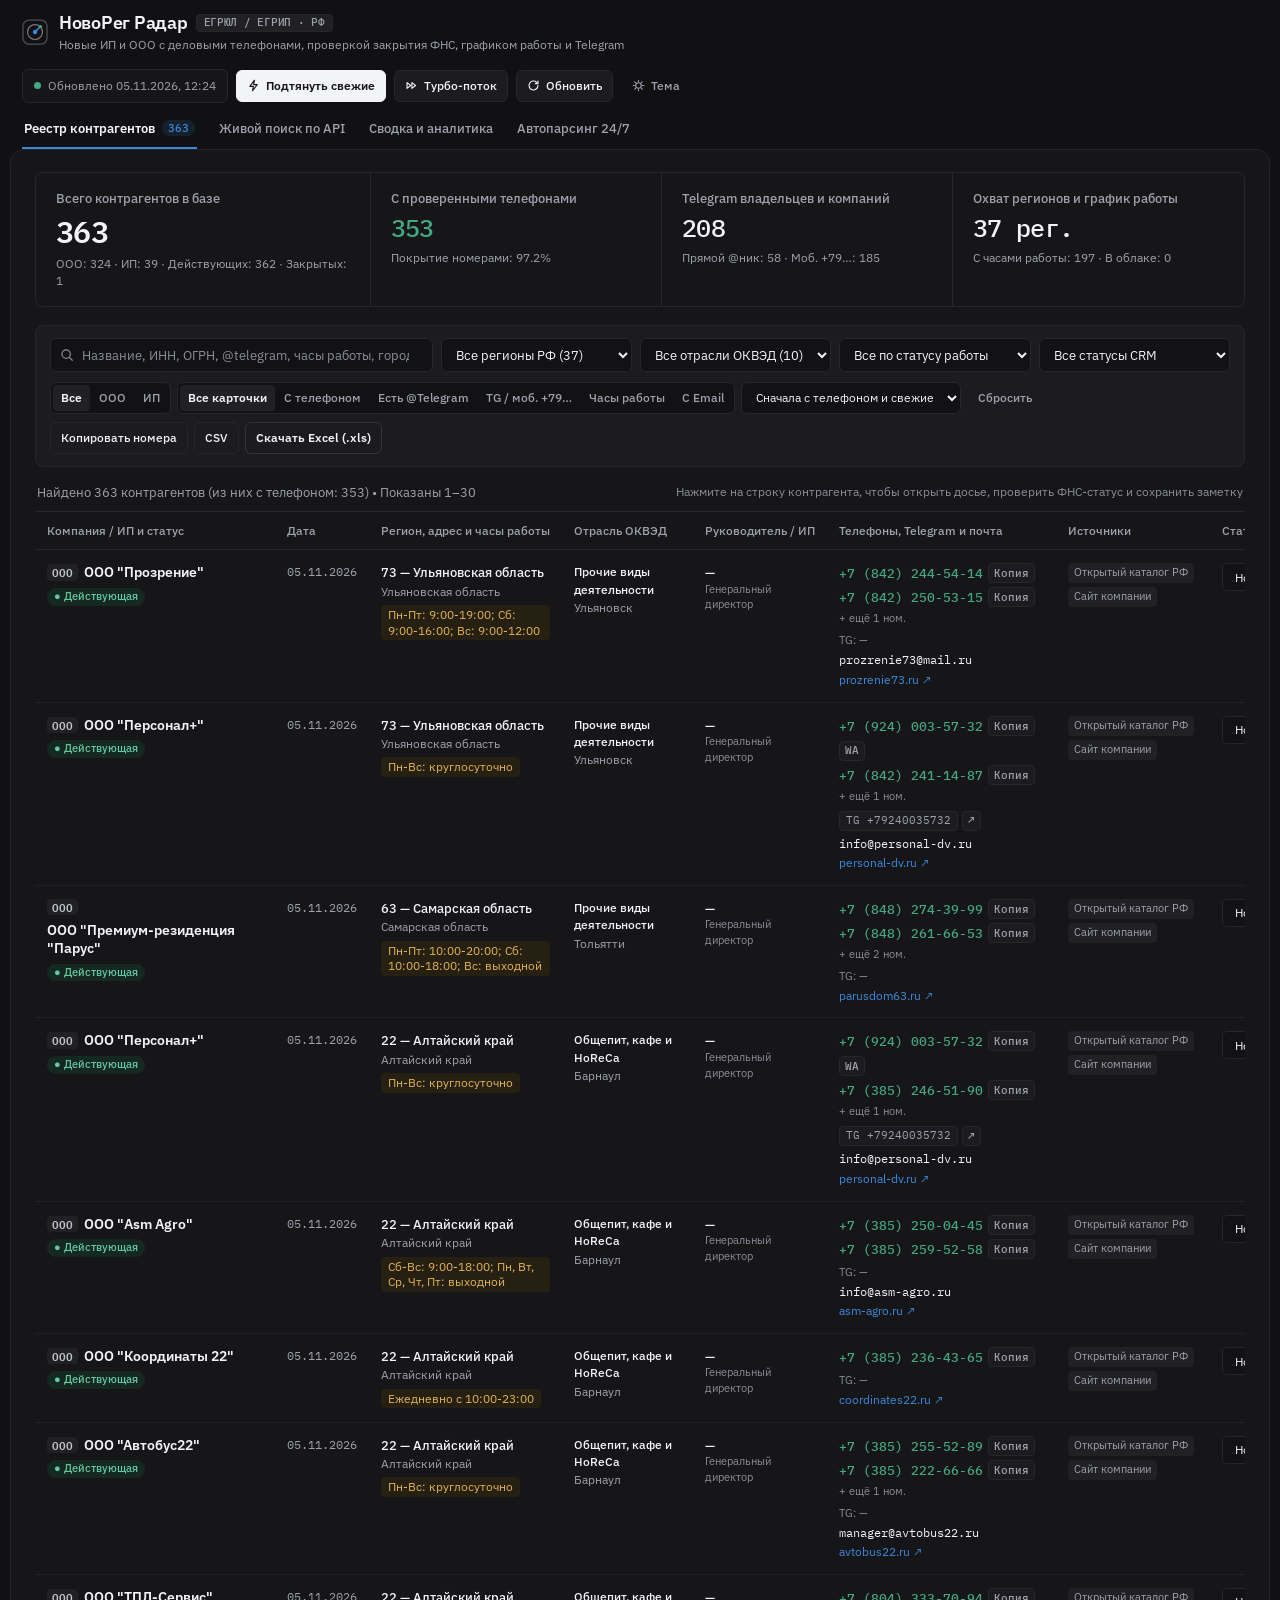
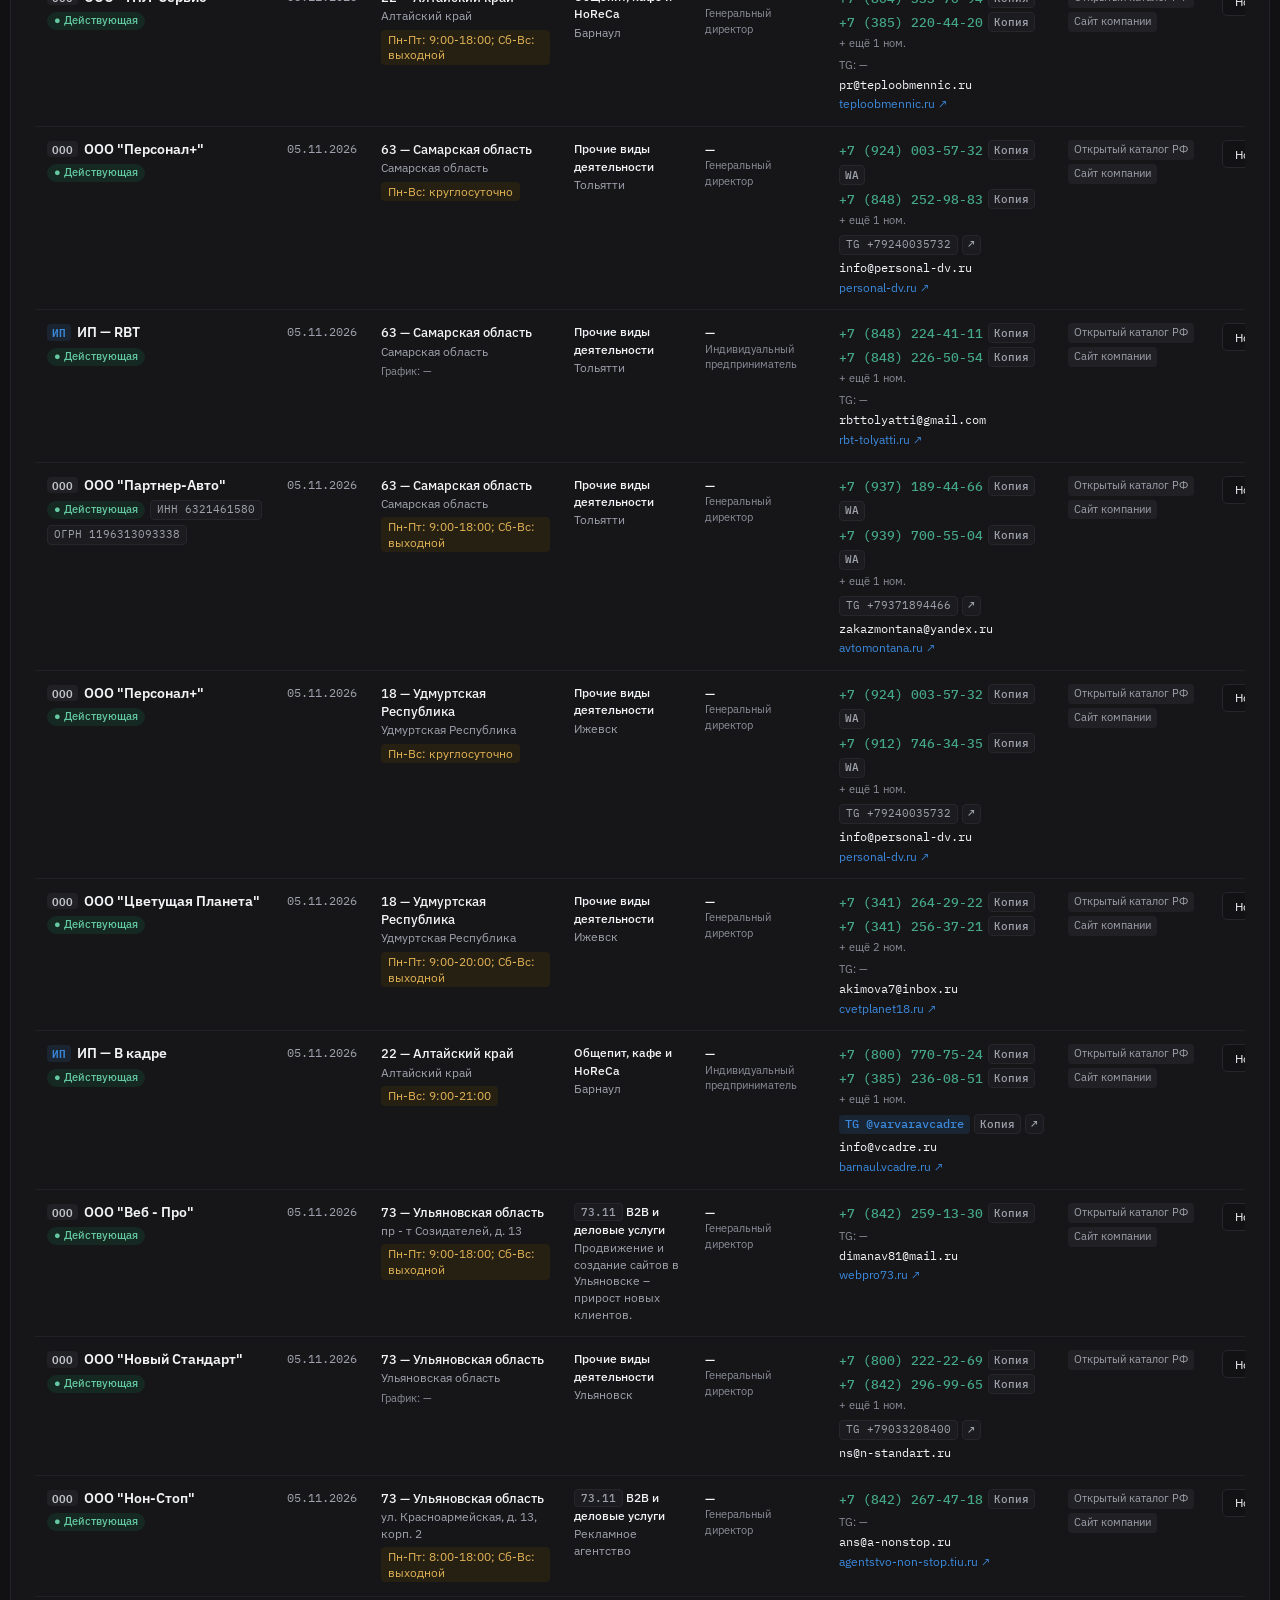
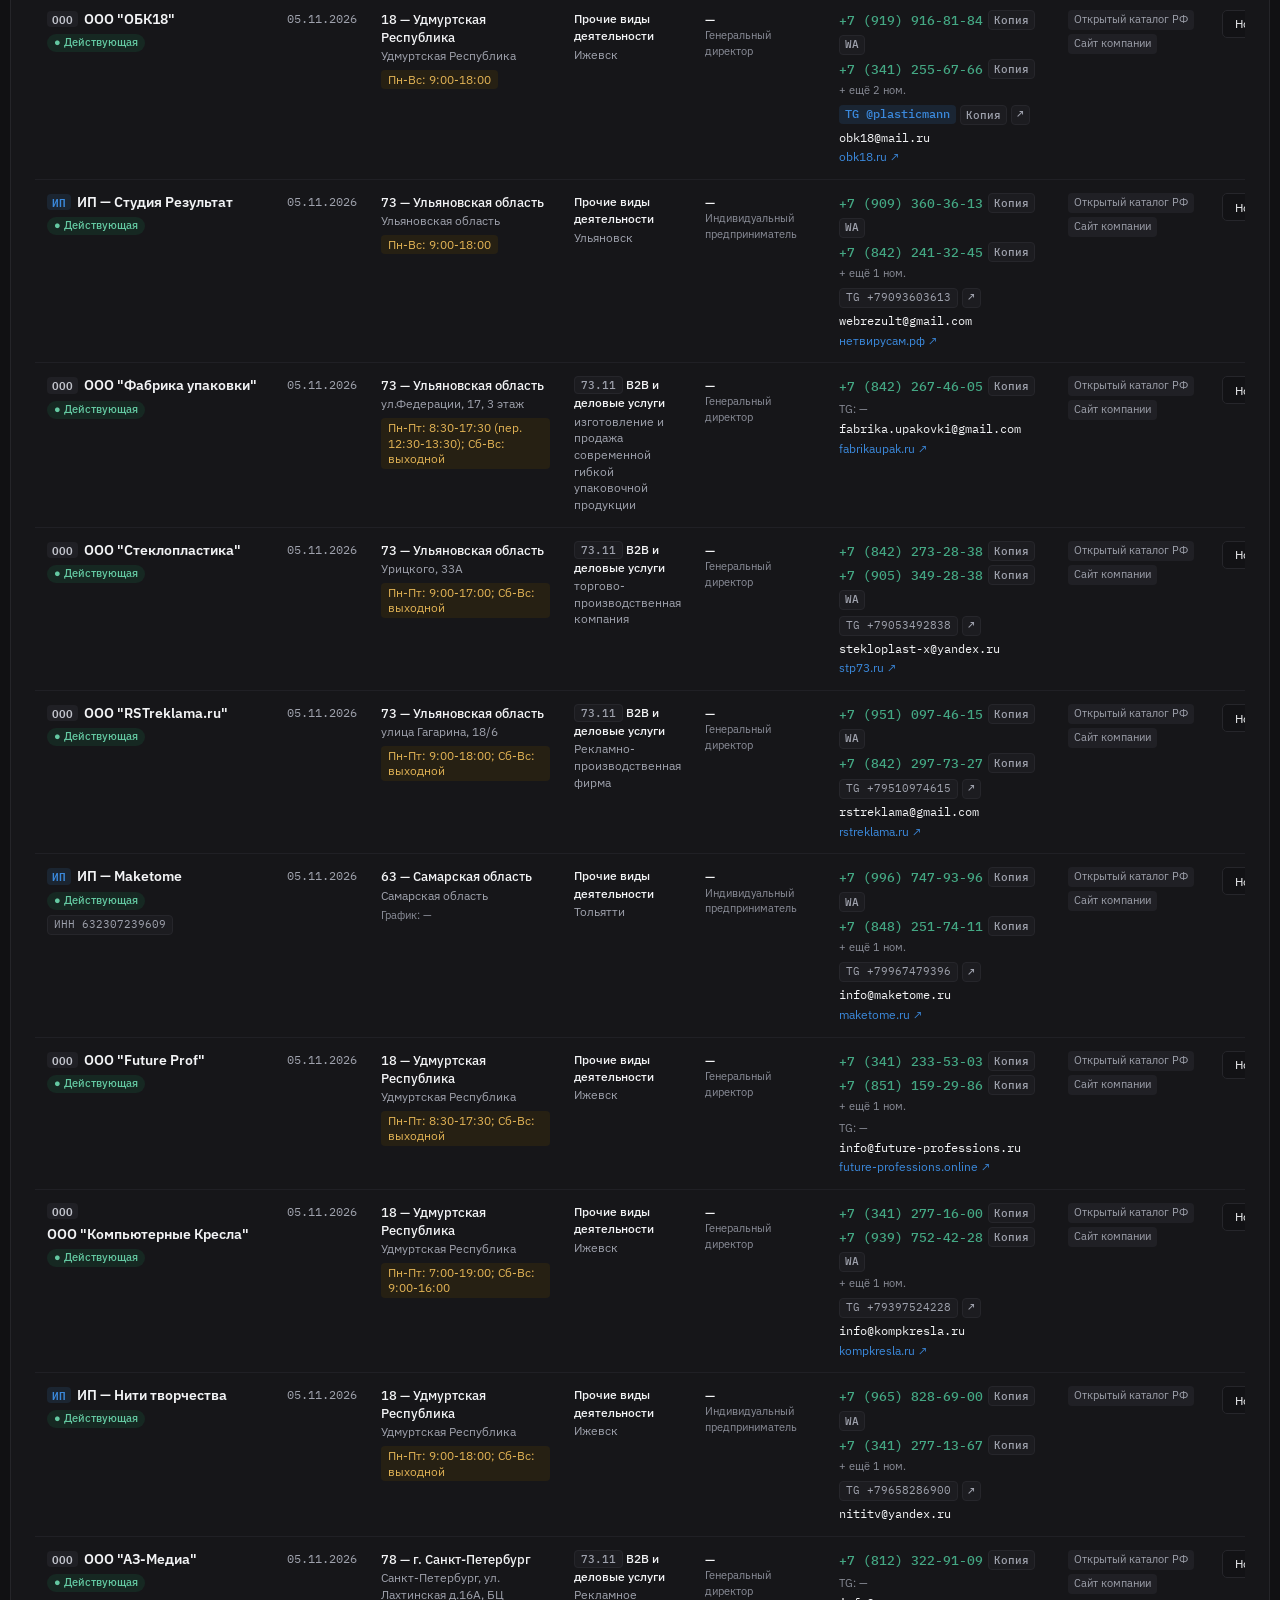
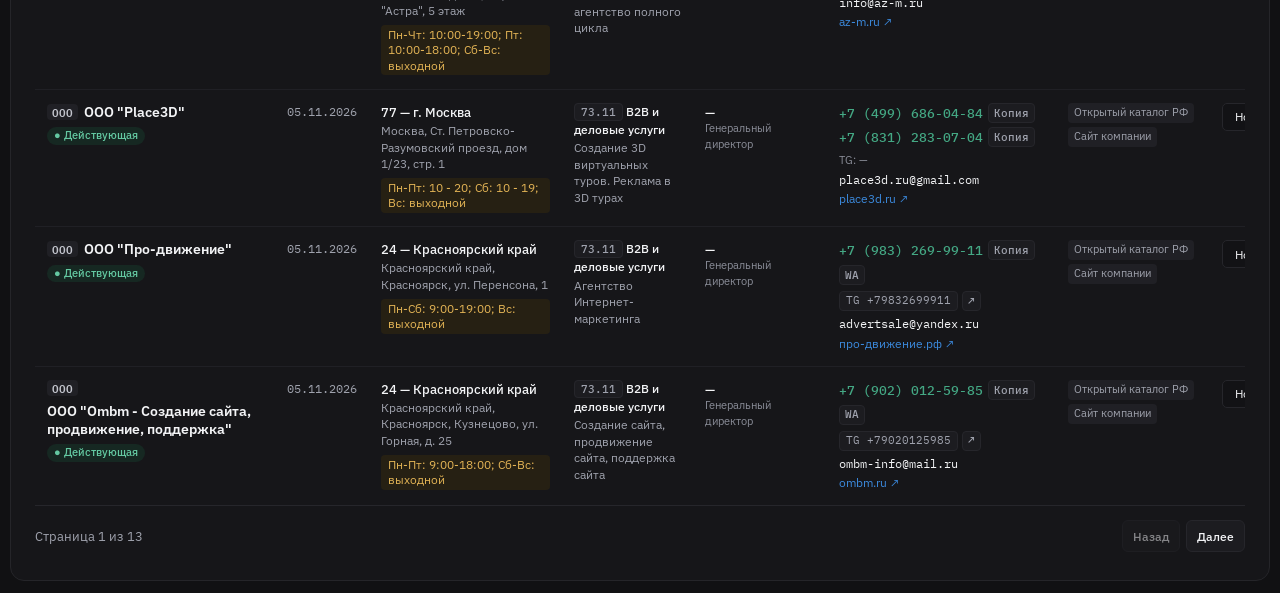
==== commit ce139fb5: "Accelerate IP & OOO harvesting: 14x parallel waves, live streaming, 29 rubrics, Turbo mode & Edge-ac" ====
--- a/site/index.html
+++ b/site/index.html
@@ -36,9 +36,13 @@
             <span class="pulse-dot"></span>
             <span id="last-updated-label">Синхронизация базы…</span>
           </div>
-          <button class="btn btn-primary btn-sm" id="btn-edge-harvest" type="button" title="Собрать свежую порцию новых ИП и ООО с телефонами через серверный прокси Here.now">
+          <button class="btn btn-primary btn-sm" id="btn-edge-harvest" type="button" title="Быстро подтянуть пачку свежих ИП и ООО (~30+ карточек параллельно)">
             <svg width="13" height="13" viewBox="0 0 16 16" fill="none" aria-hidden="true"><path d="M9.2 1.5L3.5 9h4.3l-.9 5.5L12.5 7H8.2l1-5.5z" stroke="currentColor" stroke-width="1.4" stroke-linejoin="round"/></svg>
             <span>Подтянуть свежие</span>
+          </button>
+          <button class="btn btn-sm" id="btn-turbo-harvest" type="button" aria-pressed="false" title="Непрерывный турбо-поток: автоматическая параллельная подкачка ИП и ООО каждые 2 секунды">
+            <svg width="13" height="13" viewBox="0 0 16 16" fill="none" aria-hidden="true"><path d="M2.5 4.5l4.5 3.5-4.5 3.5V4.5zM8.5 4.5L13 8l-4.5 3.5V4.5z" stroke="currentColor" stroke-width="1.35" stroke-linejoin="round"/></svg>
+            <span>Турбо-поток</span>
           </button>
           <button class="btn btn-sm" id="btn-refresh" type="button" title="Перезагрузить актуальные данные из облачной базы">
             <svg width="13" height="13" viewBox="0 0 16 16" fill="none" aria-hidden="true"><path d="M13.5 8a5.5 5.5 0 1 1-1.6-3.9M13.5 2.5v3.2h-3.2" stroke="currentColor" stroke-width="1.4" stroke-linecap="round" stroke-linejoin="round"/></svg>
--- a/site/styles.css
+++ b/site/styles.css
@@ -509,6 +509,19 @@
   border-color: var(--positive);
 }
 
+.btn-turbo-active {
+  background: var(--pill-positive-bg);
+  border-color: var(--positive);
+  color: var(--pill-positive-ink);
+  font-weight: 600;
+}
+
+.btn-turbo-active:hover:not(:disabled) {
+  background: var(--pill-positive-bg);
+  border-color: var(--positive);
+  color: var(--pill-positive-ink);
+}
+
 .btn-outline-strong {
   border-color: var(--control);
   font-weight: 600;
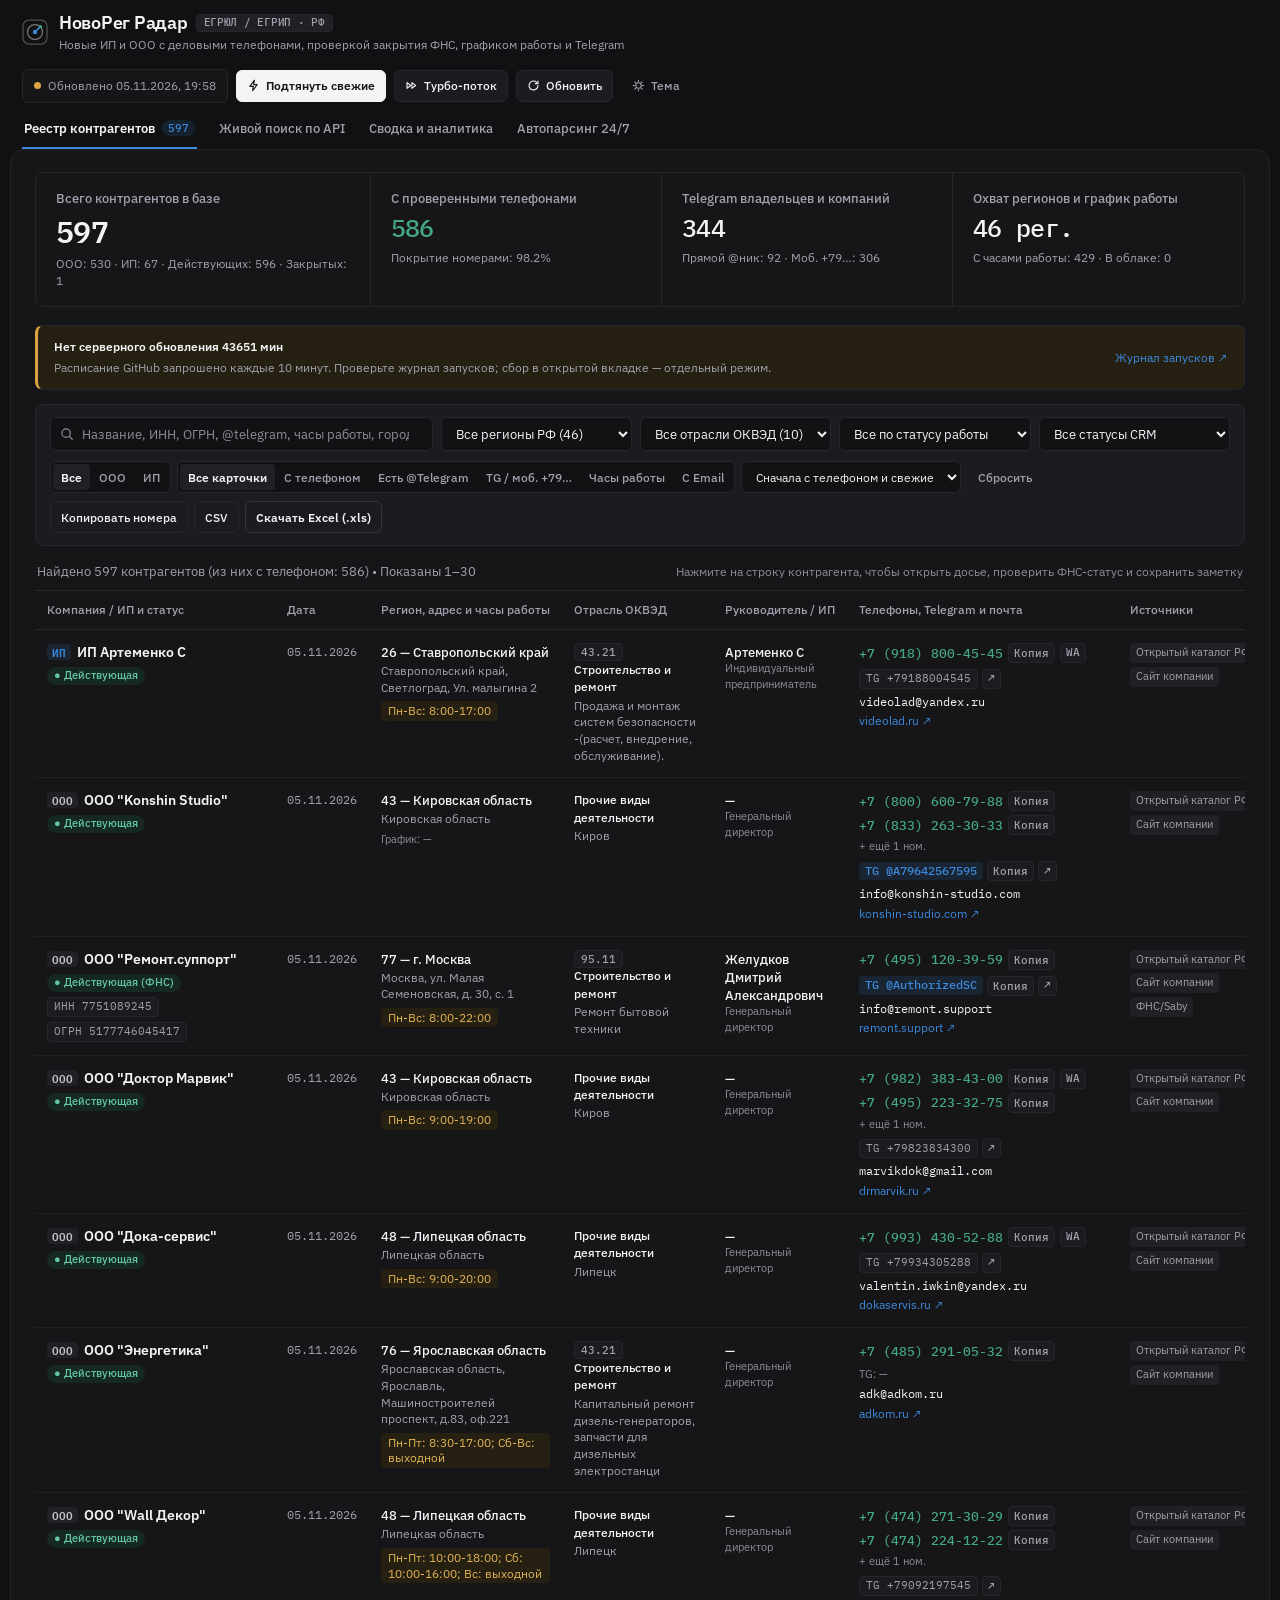
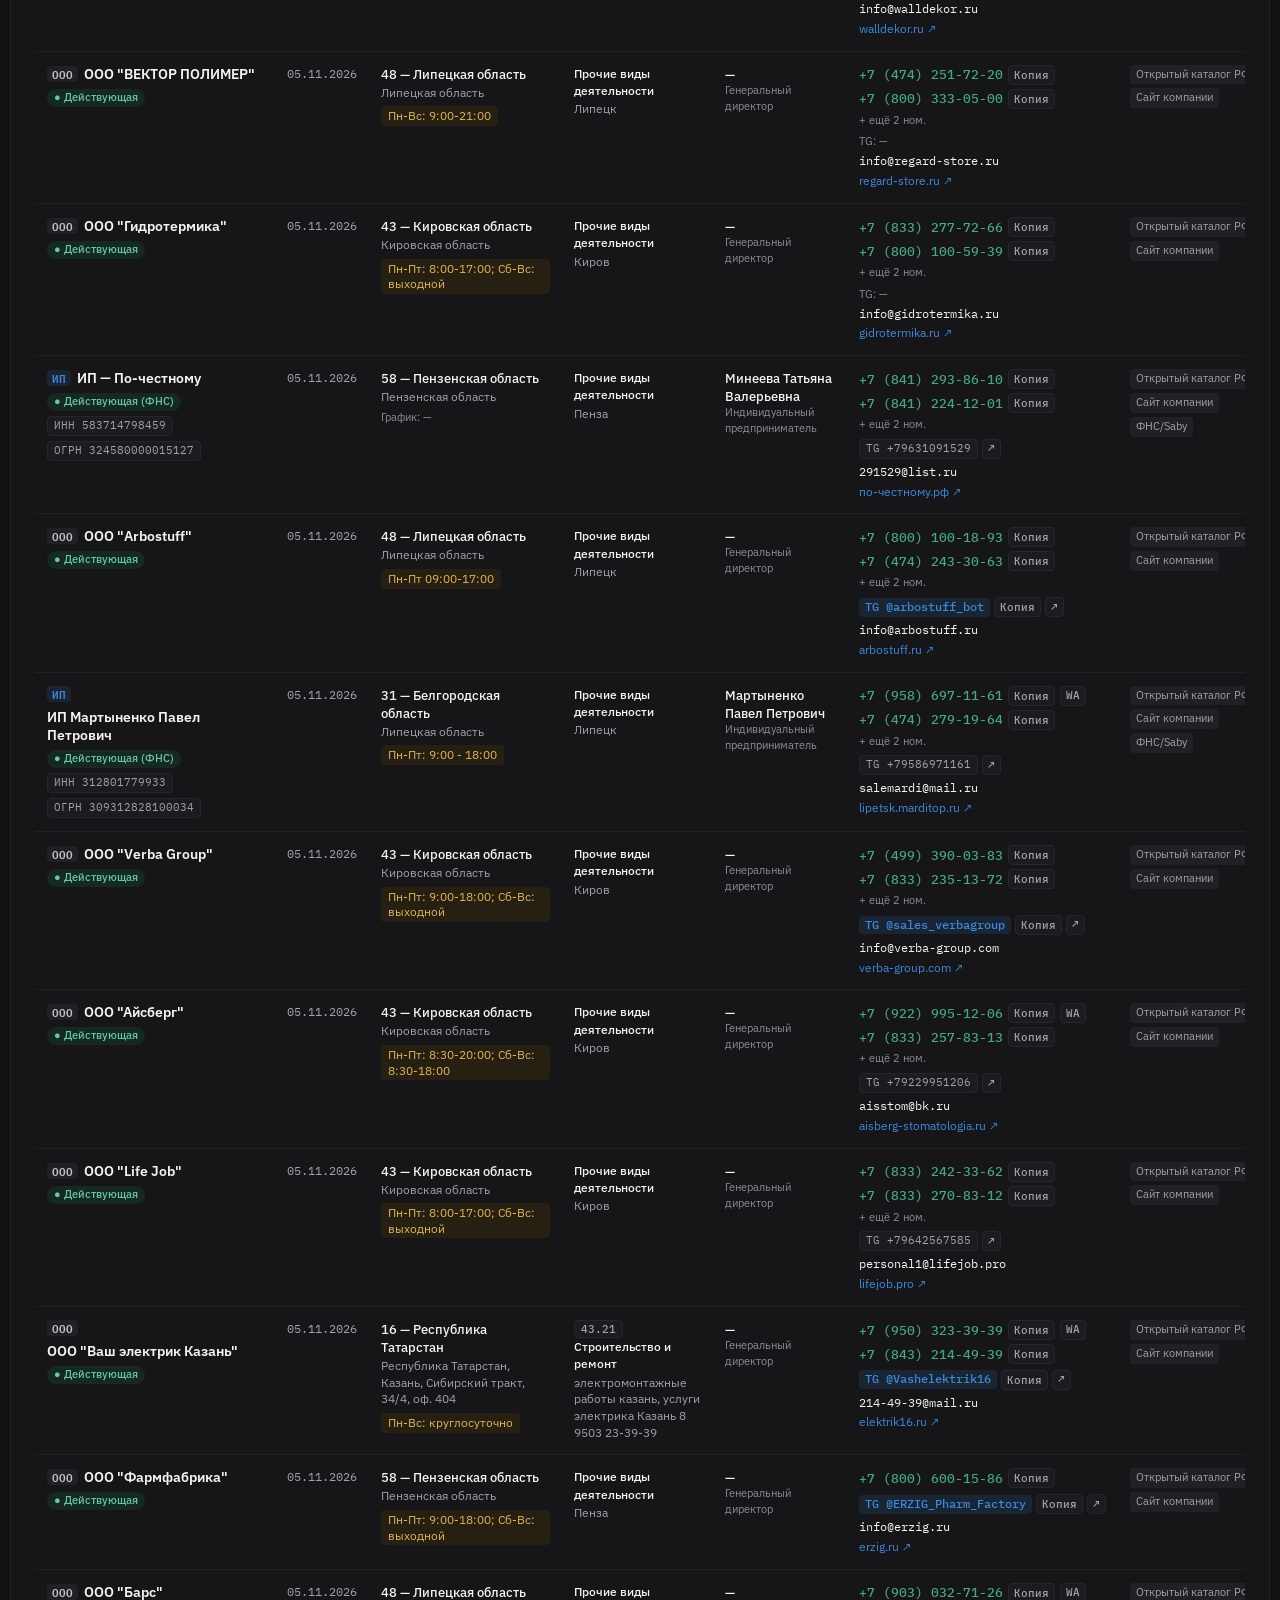
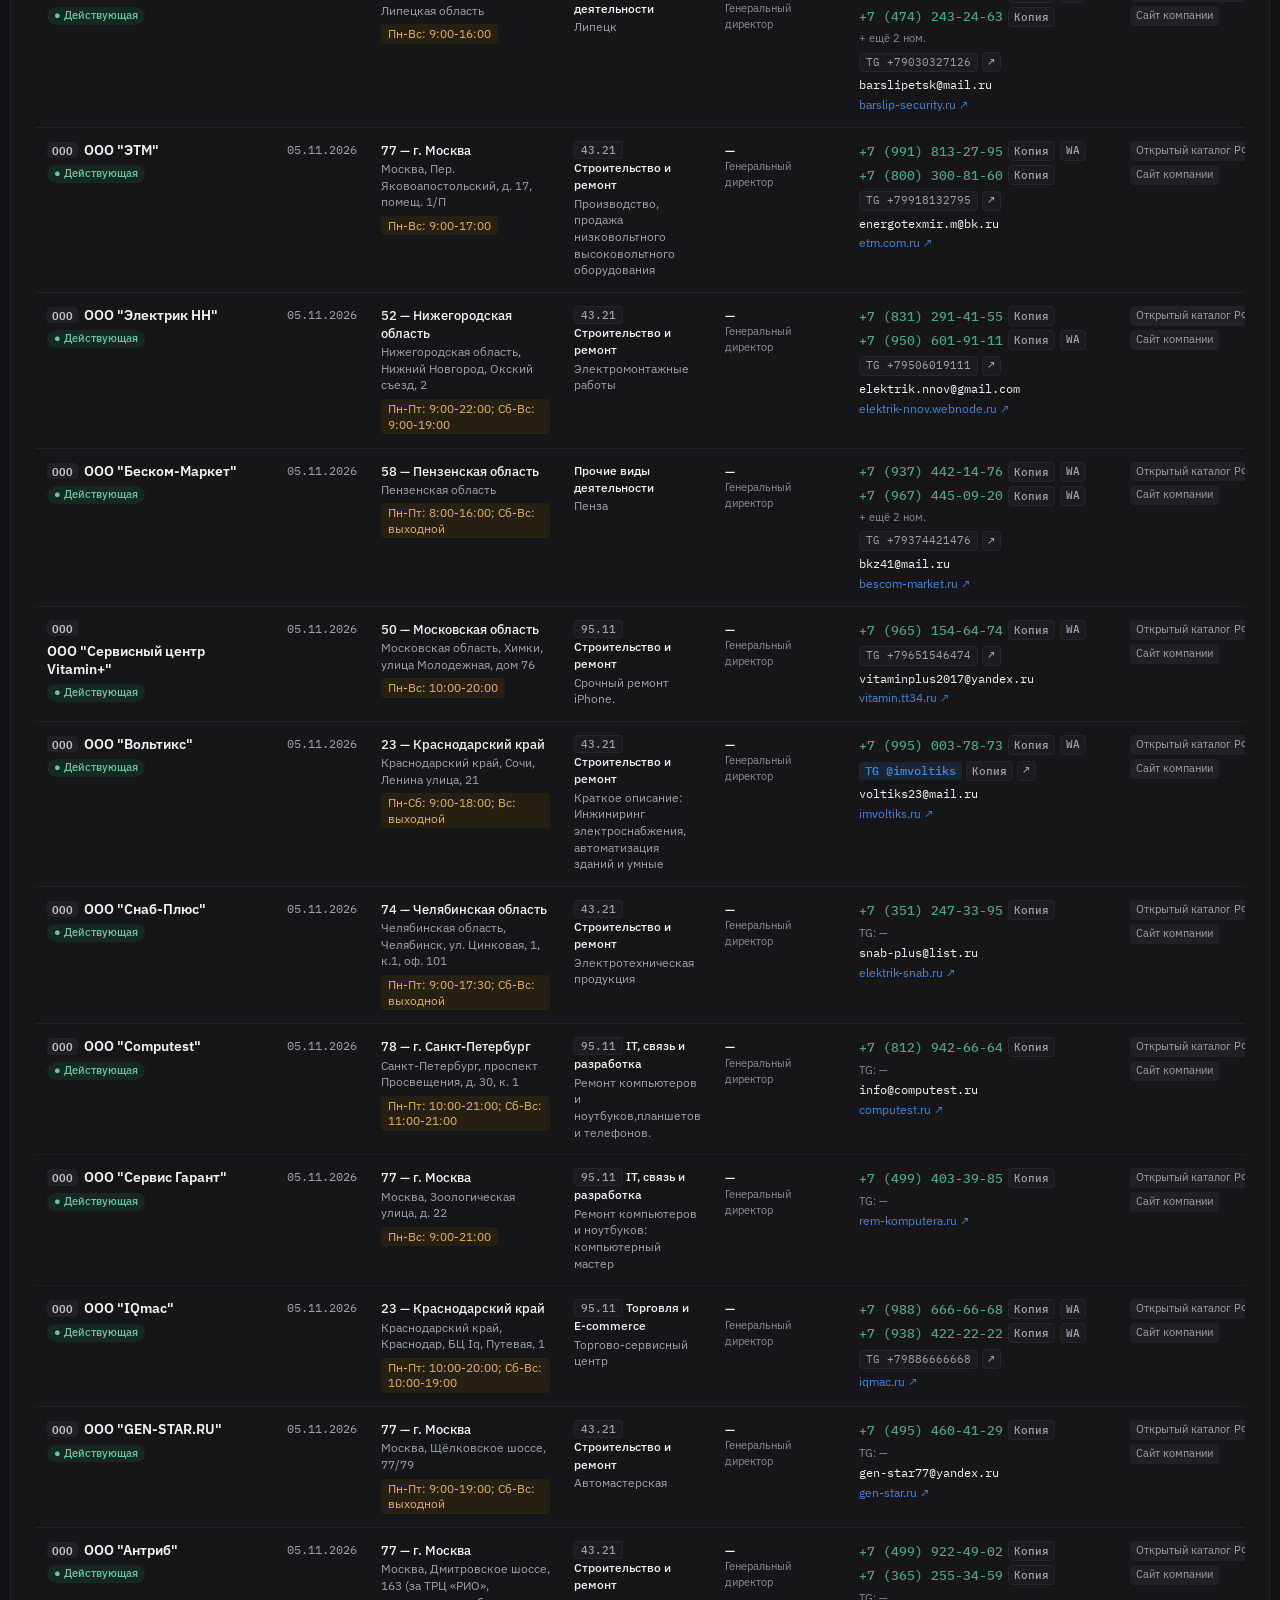
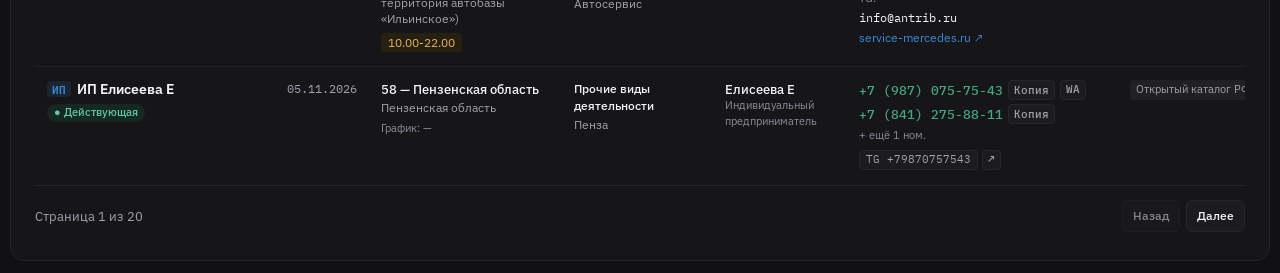
==== commit 144a5749: "fix: expose actual scheduler heartbeat and recover stalled browser synchronization" ====
--- a/site/index.html
+++ b/site/index.html
@@ -8,7 +8,7 @@
   <link rel="preconnect" href="https://fonts.googleapis.com" />
   <link rel="preconnect" href="https://fonts.gstatic.com" crossorigin />
   <link href="https://fonts.googleapis.com/css2?family=IBM+Plex+Mono:wght@400;500;600&family=IBM+Plex+Sans:wght@400;500;600;700&display=swap" rel="stylesheet" />
-  <link rel="stylesheet" href="./styles.css" />
+  <link rel="stylesheet" href="./styles.css?v=20261105-health1" />
 </head>
 <body>
   <div class="app-frame">
@@ -97,6 +97,14 @@
               <div class="kpi-value" id="kpi-regions">0</div>
               <div class="kpi-sub" id="kpi-runs">Часы работы: 0 • Облако: 0</div>
             </div>
+          </div>
+
+          <div class="automation-health" id="automation-health" data-health="warning" role="status" aria-live="polite">
+            <div class="automation-health-copy">
+              <strong id="automation-health-label">Проверяем последний серверный сбор…</strong>
+              <span id="automation-health-details">Фоновое расписание и сбор в открытой вкладке проверяются отдельно.</span>
+            </div>
+            <a id="automation-run-link" href="https://github.com/BAKICH1/novoreg-parser/actions/workflows/parser-cron.yml" target="_blank" rel="noopener">Журнал запусков ↗</a>
           </div>
 
           <div class="filter-panel">
@@ -344,17 +352,17 @@
         <!-- TAB 4: ПОДКЛЮЧЕНИЕ АВТОПАРСИНГА 24/7 -->
         <section id="tab-setup" class="tab-panel">
           <div class="panel-card panel-card-status" style="margin-bottom: 20px;">
-            <h2>Автономный облачный Edge-парсер на Here.now активен</h2>
+            <h2>Сбор в открытой вкладке через Here.now Edge</h2>
             <p class="desc">
-              Серверные прокси-маршруты <code>.herenow/proxy.json</code> и облачная база <code>/.herenow/data/leads</code> + <code>/.herenow/data/harvest_state</code> работают напрямую на сети Cloudflare. При открытии сайта, каждые 3 минуты в фоне и по кнопке «Подтянуть свежие» система обходит новые города и страницы рубрик, проверяет статус, часы работы и Telegram, и сохраняет карточки в облако.
+              Серверные прокси-маршруты <code>.herenow/proxy.json</code> и облачная база <code>/.herenow/data/leads</code> + <code>/.herenow/data/harvest_state</code> работают напрямую на сети Cloudflare. При открытии сайта, каждые 35 секунд в активной вкладке и по кнопке «Подтянуть свежие» система обходит новые города и страницы рубрик, проверяет статус, часы работы и Telegram, и сохраняет карточки в облако.
             </p>
             <div id="edge-harvest-status-box" class="code-block" style="margin-top: 12px;">Инициализация облачного курсора…</div>
           </div>
 
           <div class="panel-card">
-            <h2>Дополнительный внешний крон через GitHub Actions (по желанию)</h2>
+            <h2>Серверный сбор через GitHub Actions</h2>
             <p class="desc">
-              Если требуется дополнительный сбор каждые 20 минут даже при полностью закрытом браузере, подключите готовый workflow <code>.github/workflows/parser-cron.yml</code> в своём GitHub-репозитории.
+              Workflow <a href="https://github.com/BAKICH1/novoreg-parser/actions/workflows/parser-cron.yml" target="_blank" rel="noopener">BAKICH1/novoreg-parser</a> настроен на запуск каждые 10 минут без открытого браузера. GitHub может задерживать или пропускать запуски. Индикатор под счётчиками показывает фактическое время последнего сбора и отличает ручной запуск от запуска по расписанию.
             </p>
 
             <div class="step-list">
@@ -371,7 +379,7 @@
               <div class="step-item">
                 <div class="step-num">2</div>
                 <div style="flex: 1;">
-                  <strong>Загрузите проект <code>novoreg-parser</code> в GitHub</strong>
+                  <strong>Проект <code>novoreg-parser</code> загружен в GitHub</strong>
                   <p class="step-text">
                     В репозитории уже настроен файл <code>.github/workflows/parser-cron.yml</code> на стандартной библиотеке Python без внешних платных зависимостей.
                   </p>
@@ -381,7 +389,7 @@
               <div class="step-item">
                 <div class="step-num">3</div>
                 <div style="flex: 1;">
-                  <strong>Укажите секреты в Settings → Secrets and variables → Actions</strong>
+                  <strong>Ключ публикации уже задан в GitHub Actions Secrets</strong>
                   <div class="code-block" id="setup-secrets-block">HERENOW_SLUG        = ваш-slug-сайта (первая часть адреса &lt;slug&gt;.here.now)
 HERENOW_API_KEY     = hnk_ваш_ключ_из_here_now_dashboard
 
@@ -416,6 +424,6 @@
 
   <div class="toast" id="toast">Скопировано в буфер обмена</div>
 
-  <script src="./app.js"></script>
+  <script src="./app.js?v=20261105-health1"></script>
 </body>
 </html>
--- a/site/styles.css
+++ b/site/styles.css
@@ -1364,3 +1364,30 @@
   color: var(--text-muted);
   margin-bottom: 20px;
 }
+
+/* Реальный heartbeat сервера, отдельно от браузерного Edge-сбора. */
+.automation-health {
+  display: flex;
+  align-items: center;
+  justify-content: space-between;
+  gap: 16px;
+  margin: 14px 0;
+  padding: 12px 16px;
+  border: 1px solid var(--border);
+  border-left: 3px solid var(--positive);
+  border-radius: 8px;
+  background: var(--pill-positive-bg);
+  font-size: 12px;
+}
+.automation-health[data-health="warning"] {
+  border-left-color: var(--warning);
+  background: var(--pill-warning-bg);
+}
+.automation-health-copy { display: grid; gap: 4px; min-width: 0; }
+.automation-health-copy strong { color: var(--text); font-weight: 600; }
+.automation-health-copy span { color: var(--text-muted); line-height: 1.5; }
+.automation-health a { white-space: nowrap; color: var(--accent); }
+.pulse-pill.sync-stale .pulse-dot { background: var(--warning); animation: none; }
+@media (max-width: 600px) {
+  .automation-health { align-items: flex-start; flex-direction: column; gap: 8px; }
+}
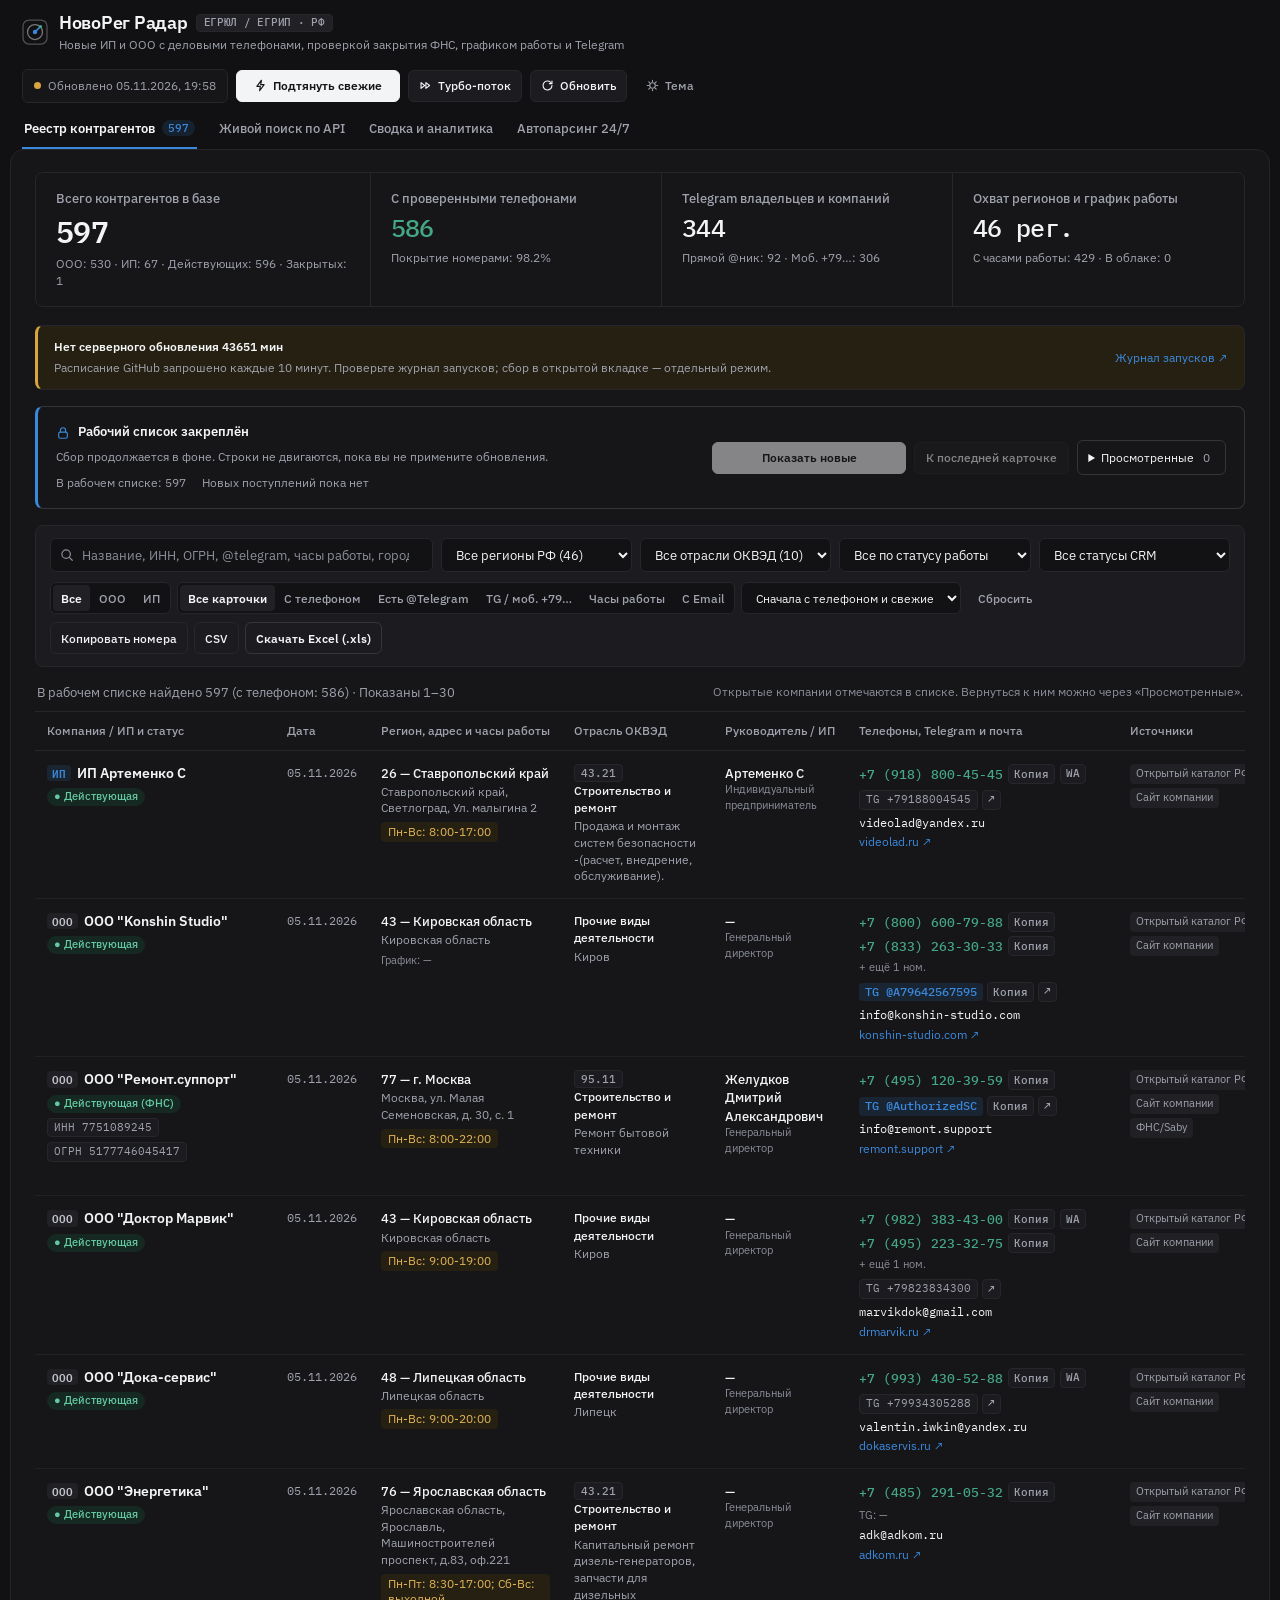
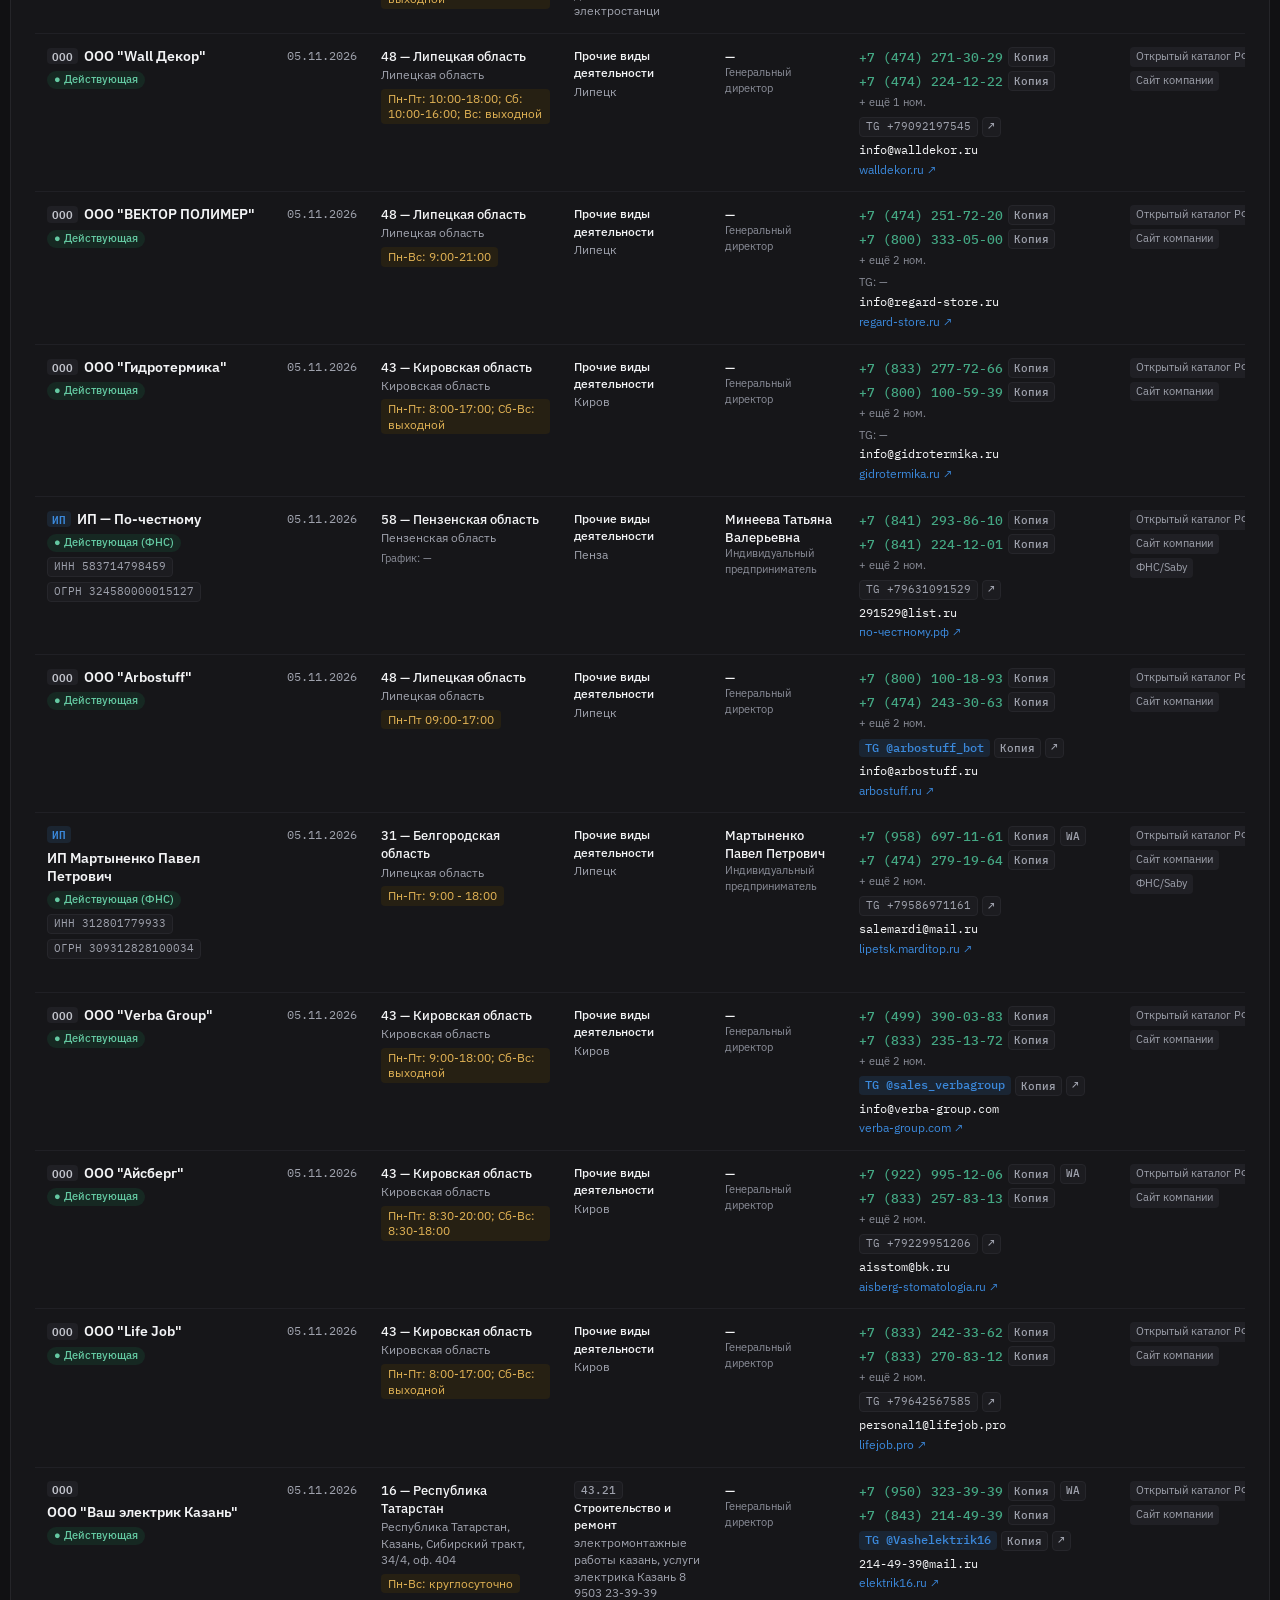
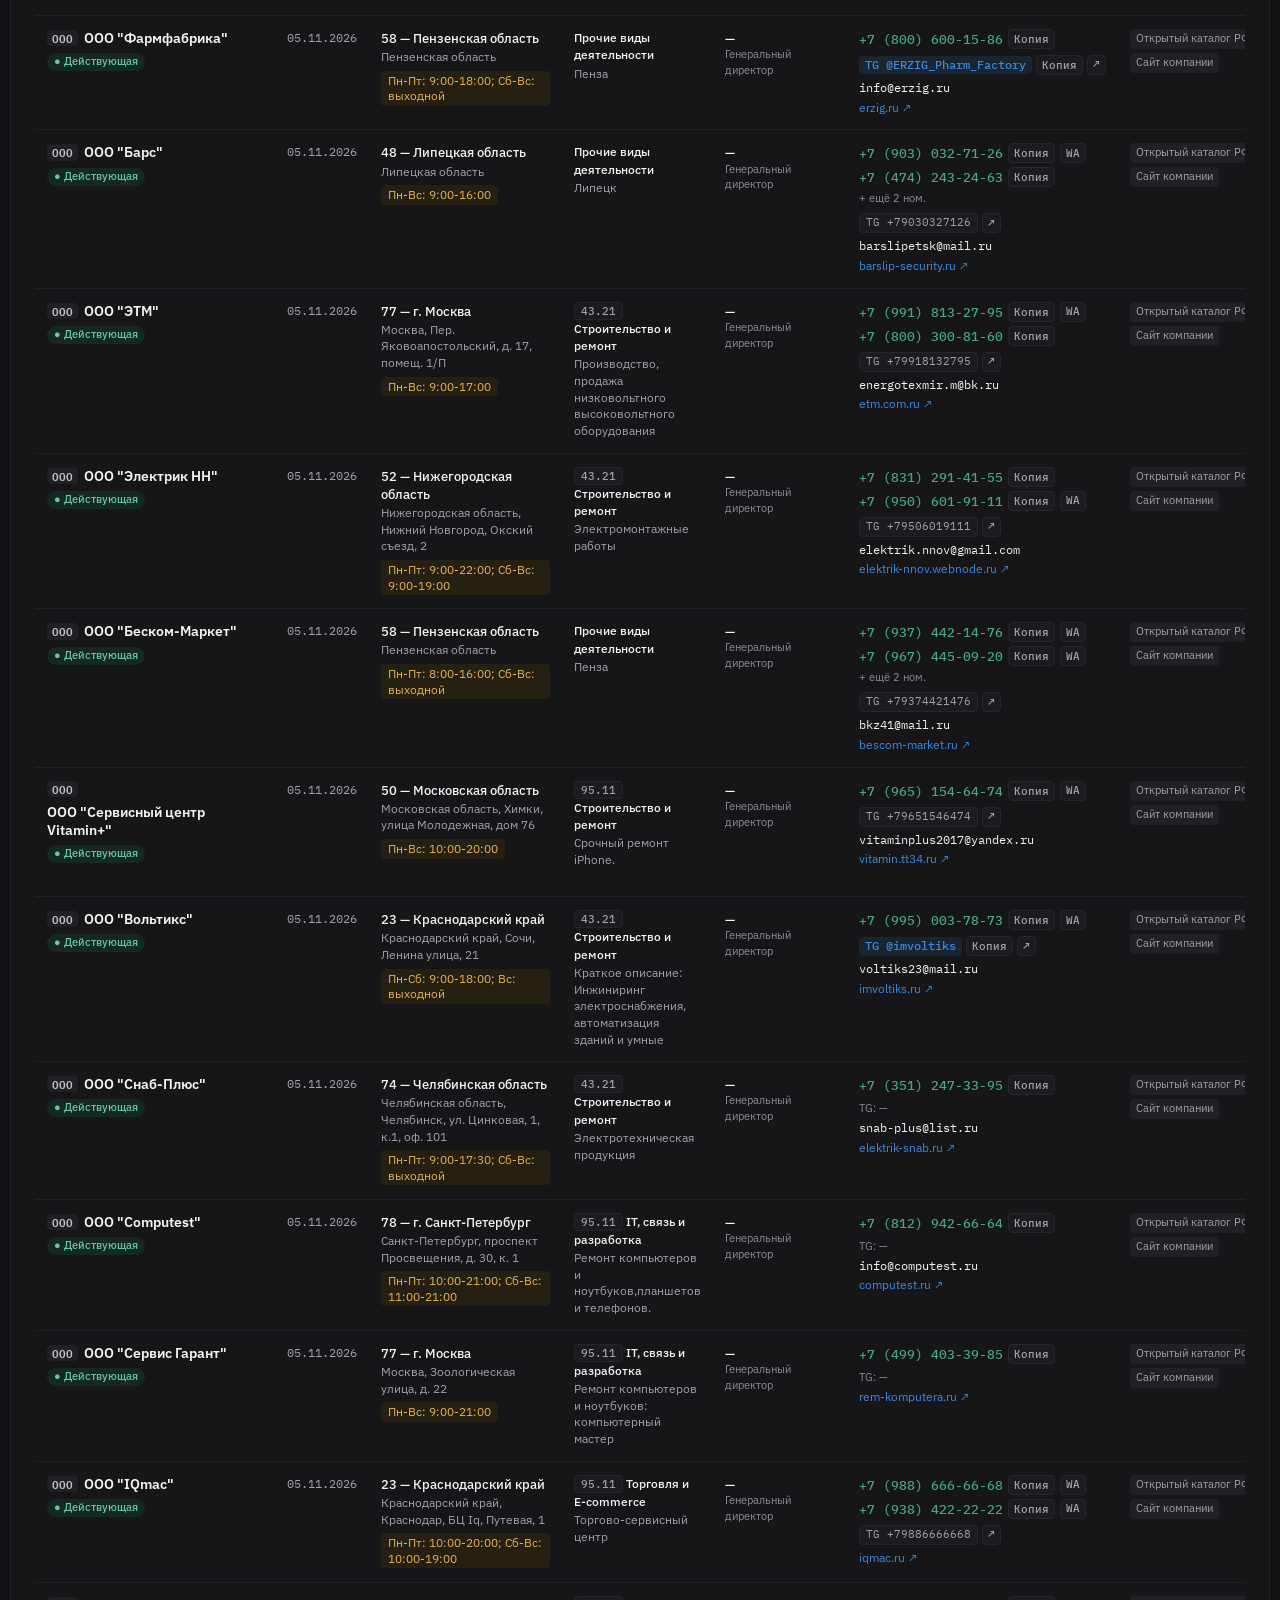
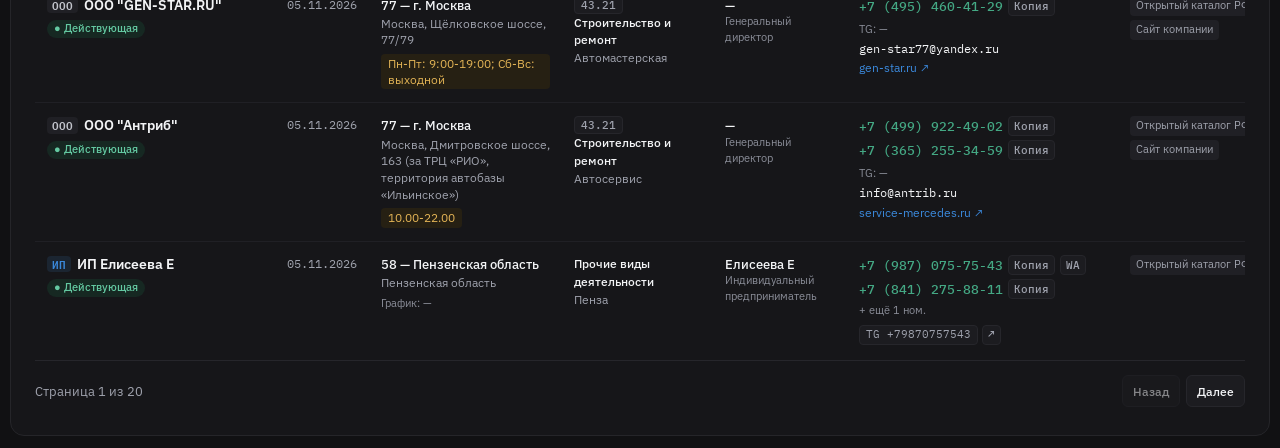
==== commit 0787818f: "feat(ui): freeze worklist, queue incoming leads, and restore browsing position and history" ====
--- a/site/index.html
+++ b/site/index.html
@@ -8,7 +8,7 @@
   <link rel="preconnect" href="https://fonts.googleapis.com" />
   <link rel="preconnect" href="https://fonts.gstatic.com" crossorigin />
   <link href="https://fonts.googleapis.com/css2?family=IBM+Plex+Mono:wght@400;500;600&family=IBM+Plex+Sans:wght@400;500;600;700&display=swap" rel="stylesheet" />
-  <link rel="stylesheet" href="./styles.css?v=20261105-health1" />
+  <link rel="stylesheet" href="./styles.css?v=20261106-workspace1" />
 </head>
 <body>
   <div class="app-frame">
@@ -40,11 +40,11 @@
             <svg width="13" height="13" viewBox="0 0 16 16" fill="none" aria-hidden="true"><path d="M9.2 1.5L3.5 9h4.3l-.9 5.5L12.5 7H8.2l1-5.5z" stroke="currentColor" stroke-width="1.4" stroke-linejoin="round"/></svg>
             <span>Подтянуть свежие</span>
           </button>
-          <button class="btn btn-sm" id="btn-turbo-harvest" type="button" aria-pressed="false" title="Непрерывный турбо-поток: автоматическая параллельная подкачка ИП и ООО каждые 2 секунды">
+          <button class="btn btn-sm" id="btn-turbo-harvest" type="button" aria-pressed="false" title="Непрерывный сбор в фоне. Поступления копятся отдельно и не сдвигают рабочий список.">
             <svg width="13" height="13" viewBox="0 0 16 16" fill="none" aria-hidden="true"><path d="M2.5 4.5l4.5 3.5-4.5 3.5V4.5zM8.5 4.5L13 8l-4.5 3.5V4.5z" stroke="currentColor" stroke-width="1.35" stroke-linejoin="round"/></svg>
             <span>Турбо-поток</span>
           </button>
-          <button class="btn btn-sm" id="btn-refresh" type="button" title="Перезагрузить актуальные данные из облачной базы">
+          <button class="btn btn-sm" id="btn-refresh" type="button" title="Проверить новые данные, не меняя рабочий список и позицию">
             <svg width="13" height="13" viewBox="0 0 16 16" fill="none" aria-hidden="true"><path d="M13.5 8a5.5 5.5 0 1 1-1.6-3.9M13.5 2.5v3.2h-3.2" stroke="currentColor" stroke-width="1.4" stroke-linecap="round" stroke-linejoin="round"/></svg>
             <span>Обновить</span>
           </button>
@@ -106,6 +106,22 @@
             </div>
             <a id="automation-run-link" href="https://github.com/BAKICH1/novoreg-parser/actions/workflows/parser-cron.yml" target="_blank" rel="noopener">Журнал запусков ↗</a>
           </div>
+
+          <section class="worklist-toolbar" id="worklist-toolbar" aria-label="Стабильный рабочий список">
+            <div class="worklist-copy">
+              <strong class="worklist-title"><svg width="14" height="14" viewBox="0 0 16 16" fill="none" aria-hidden="true"><rect x="3" y="7" width="10" height="7" rx="2" stroke="currentColor" stroke-width="1.3"/><path d="M5 7V5a3 3 0 016 0v2" stroke="currentColor" stroke-width="1.3"/></svg>Рабочий список закреплён</strong>
+              <span class="worklist-hint" id="worklist-storage-hint">Сбор продолжается в фоне. Строки не двигаются, пока вы не примените обновления.</span>
+              <div class="worklist-counts"><span id="worklist-count">Готовим рабочий список…</span><span id="worklist-incoming" role="status" aria-live="polite">Новых поступлений пока нет</span></div>
+            </div>
+            <div class="worklist-actions">
+              <button class="btn btn-primary btn-sm" id="btn-apply-updates" type="button" disabled title="Добавить поступления и перейти на первую страницу. Текущие фильтры сохранятся.">Показать новые</button>
+              <button class="btn btn-sm" id="btn-return-last" type="button" disabled>К последней карточке</button>
+              <details class="recent-views" id="recent-views">
+                <summary>Просмотренные <span id="recent-views-count">0</span></summary>
+                <div class="recent-views-popover" id="recent-views-list"><p class="recent-views-empty">Открытые компании появятся здесь.</p></div>
+              </details>
+            </div>
+          </section>
 
           <div class="filter-panel">
             <div class="filter-row-top">
@@ -185,7 +201,7 @@
 
           <div class="results-meta">
             <div id="results-summary">Показано 0 из 0 записей</div>
-            <div class="results-hint">Нажмите на строку контрагента, чтобы открыть досье, проверить ФНС-статус и сохранить заметку</div>
+            <div class="results-hint">Открытые компании отмечаются в списке. Вернуться к ним можно через «Просмотренные».</div>
           </div>
 
           <div class="table-wrap">
@@ -424,6 +440,6 @@
 
   <div class="toast" id="toast">Скопировано в буфер обмена</div>
 
-  <script src="./app.js?v=20261105-health1"></script>
+  <script src="./app.js?v=20261106-workspace1"></script>
 </body>
 </html>
--- a/site/styles.css
+++ b/site/styles.css
@@ -1391,3 +1391,54 @@
 @media (max-width: 600px) {
   .automation-health { align-items: flex-start; flex-direction: column; gap: 8px; }
 }
+
+/* Рабочий список: входящие данные не меняют высоту, порядок или DOM строк. */
+.worklist-toolbar {
+  display: flex;
+  align-items: center;
+  justify-content: space-between;
+  gap: 20px;
+  padding: 16px 18px;
+  margin: 16px 0;
+  background: var(--bg-card);
+  border: 1px solid var(--control);
+  border-left: 3px solid var(--accent);
+  border-radius: var(--radius);
+}
+.worklist-copy { min-width: 0; flex: 1; }
+.worklist-title { display: flex; align-items: center; gap: 8px; font-size: 13px; font-weight: 600; color: var(--text); }
+.worklist-title svg { color: var(--accent); flex-shrink: 0; }
+.worklist-hint { display: block; margin-top: 6px; font-size: 12px; line-height: 1.5; color: var(--text-muted); }
+.worklist-counts { display: flex; align-items: center; flex-wrap: wrap; gap: 6px 16px; margin-top: 8px; font-size: 12px; min-height: 18px; font-variant-numeric: tabular-nums; color: var(--text-muted); }
+#worklist-incoming { min-width: 200px; }
+.has-pending #worklist-incoming { color: var(--accent); font-weight: 600; }
+.worklist-actions { display: flex; gap: 8px; align-items: center; flex-wrap: wrap; justify-content: flex-end; }
+#btn-apply-updates { min-width: 194px; }
+#btn-return-last { min-width: 155px; }
+#btn-edge-harvest { min-width: 164px; }
+.recent-views { position: relative; font-size: 12px; }
+.recent-views summary { cursor: pointer; user-select: none; padding: 8px 10px; border: 1px solid var(--control); border-radius: var(--radius-sm); white-space: nowrap; list-style-position: inside; }
+.recent-views summary:hover { background: var(--bg-hover); }
+#recent-views-count { display: inline-block; min-width: 18px; text-align: center; font-variant-numeric: tabular-nums; color: var(--text-muted); }
+.recent-views-popover { position: absolute; z-index: 40; right: 0; top: calc(100% + 8px); width: min(340px, calc(100vw - 54px)); max-height: 340px; overflow-y: auto; background: var(--bg-elev); border: 1px solid var(--control); border-radius: var(--radius); padding: 6px; box-shadow: 0 10px 28px rgba(0,0,0,.2); }
+.recent-view-item { display: grid; width: 100%; border: 0; text-align: left; color: var(--text); background: transparent; padding: 10px; gap: 4px; cursor: pointer; border-radius: var(--radius-sm); font: inherit; }
+.recent-view-item:hover, .recent-view-item:focus-visible { background: var(--accent-soft); }
+.recent-view-item span { overflow: hidden; text-overflow: ellipsis; white-space: nowrap; }
+.recent-view-item small, .recent-views-empty { font-size: 11px; line-height: 1.5; color: var(--text-muted); }
+.recent-views-empty { padding: 8px; margin: 0; }
+.visited-marker { display: block; margin-top: 4px; min-height: 16px; line-height: 16px; color: var(--text-dim); font-size: 10px; }
+.is-last-viewed .visited-marker { color: var(--accent); font-weight: 600; }
+.leads-table tbody tr.is-last-viewed { background: var(--accent-soft); }
+.leads-table tbody tr.is-last-viewed td:first-child { box-shadow: inset 3px 0 0 var(--accent); }
+@media (max-width: 1100px) {
+  .worklist-toolbar { align-items: flex-start; flex-direction: column; gap: 12px; }
+  .worklist-actions { justify-content: flex-start; }
+}
+@media (max-width: 600px) {
+  .worklist-toolbar { padding: 14px; }
+  .worklist-actions { width: 100%; }
+  #btn-apply-updates { width: 100%; min-width: 0; }
+  #btn-return-last { flex: 1; min-width: 0; }
+  .recent-views-popover { right: 0; }
+  .worklist-counts { display: grid; gap: 4px; min-height: 40px; }
+}
